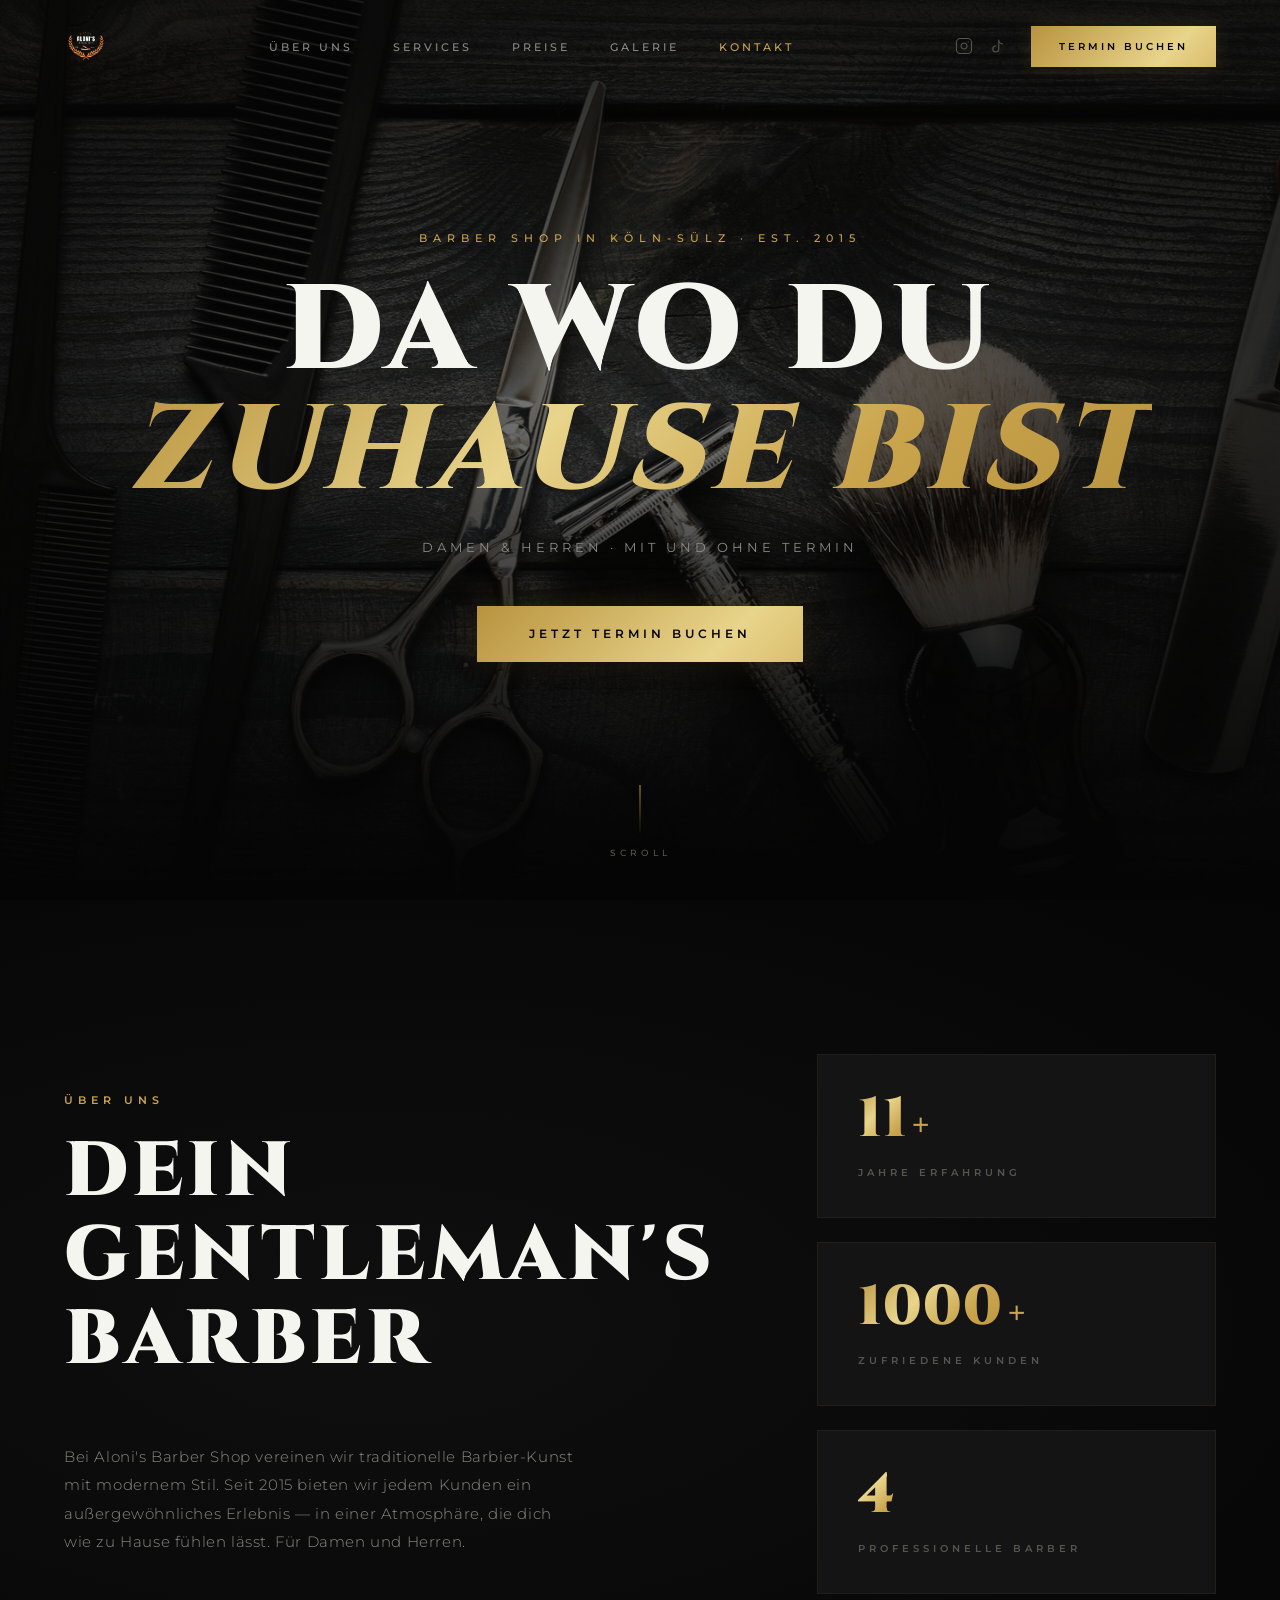
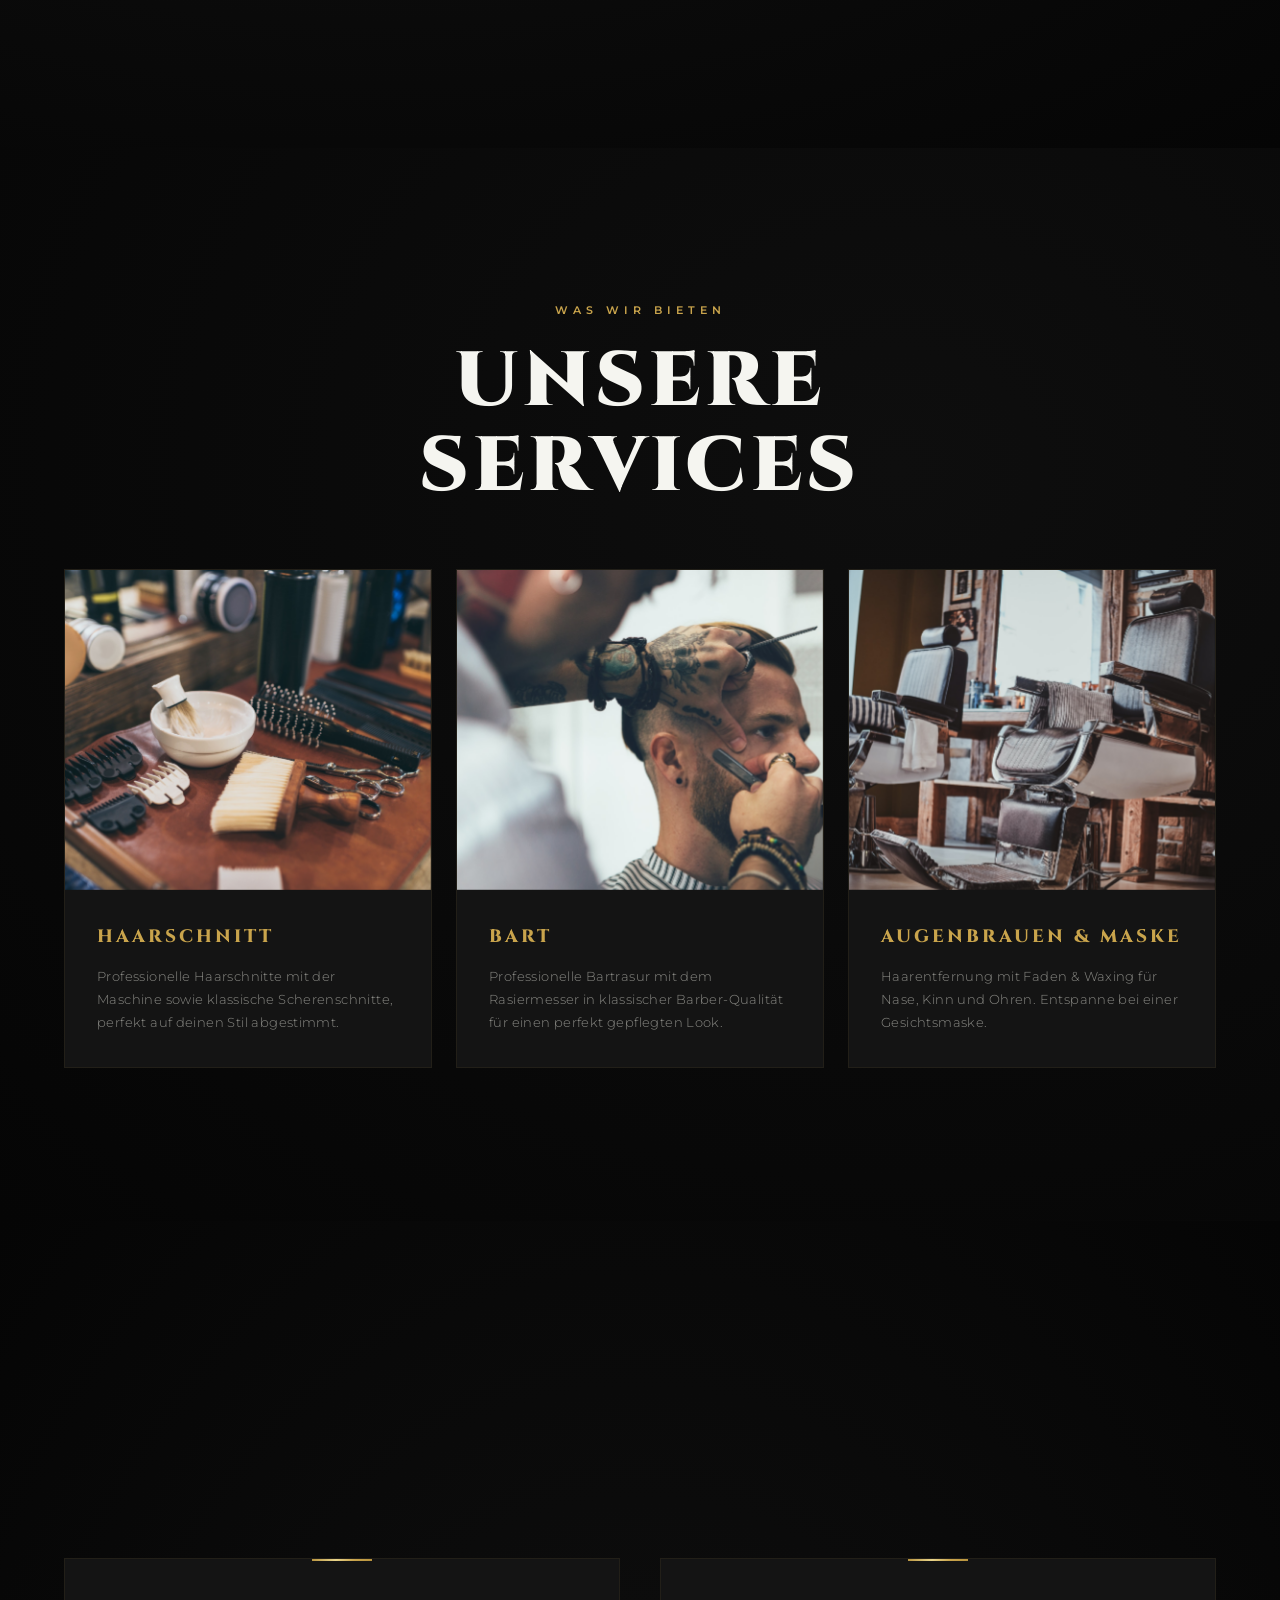
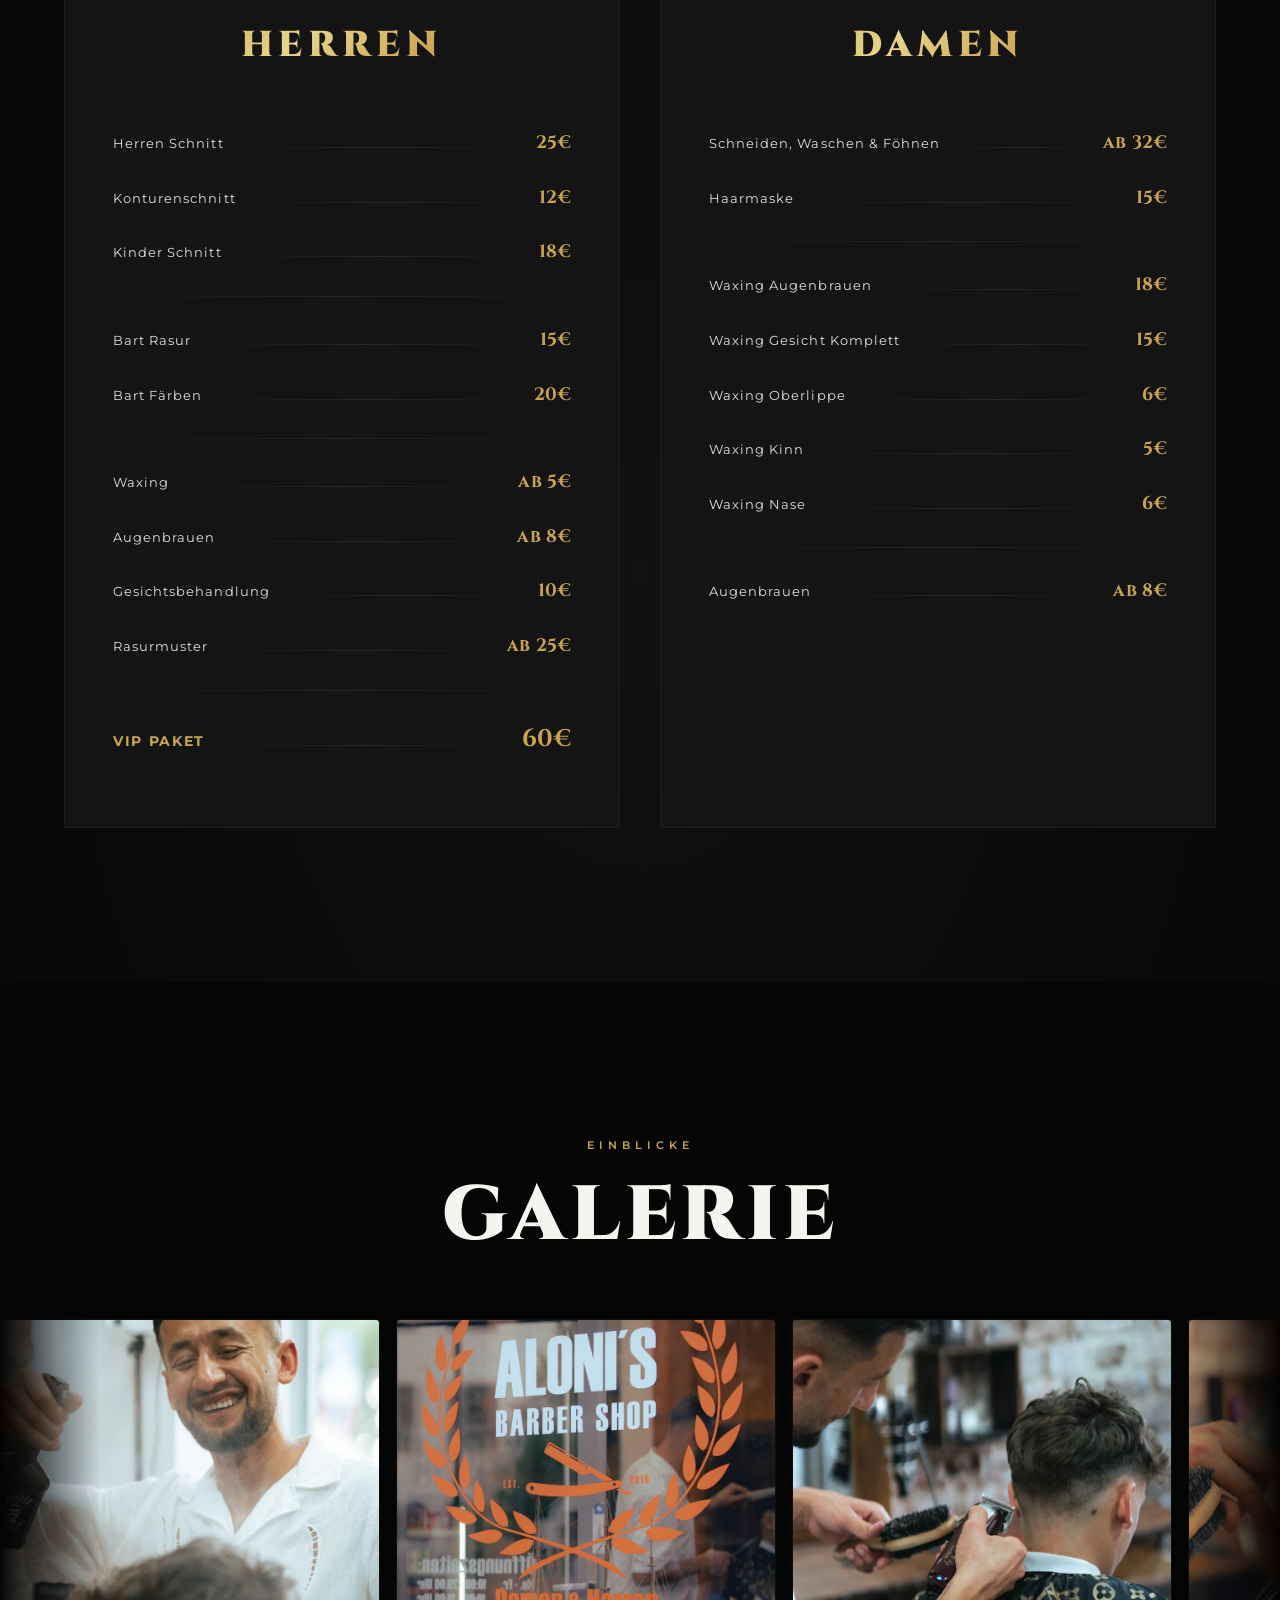
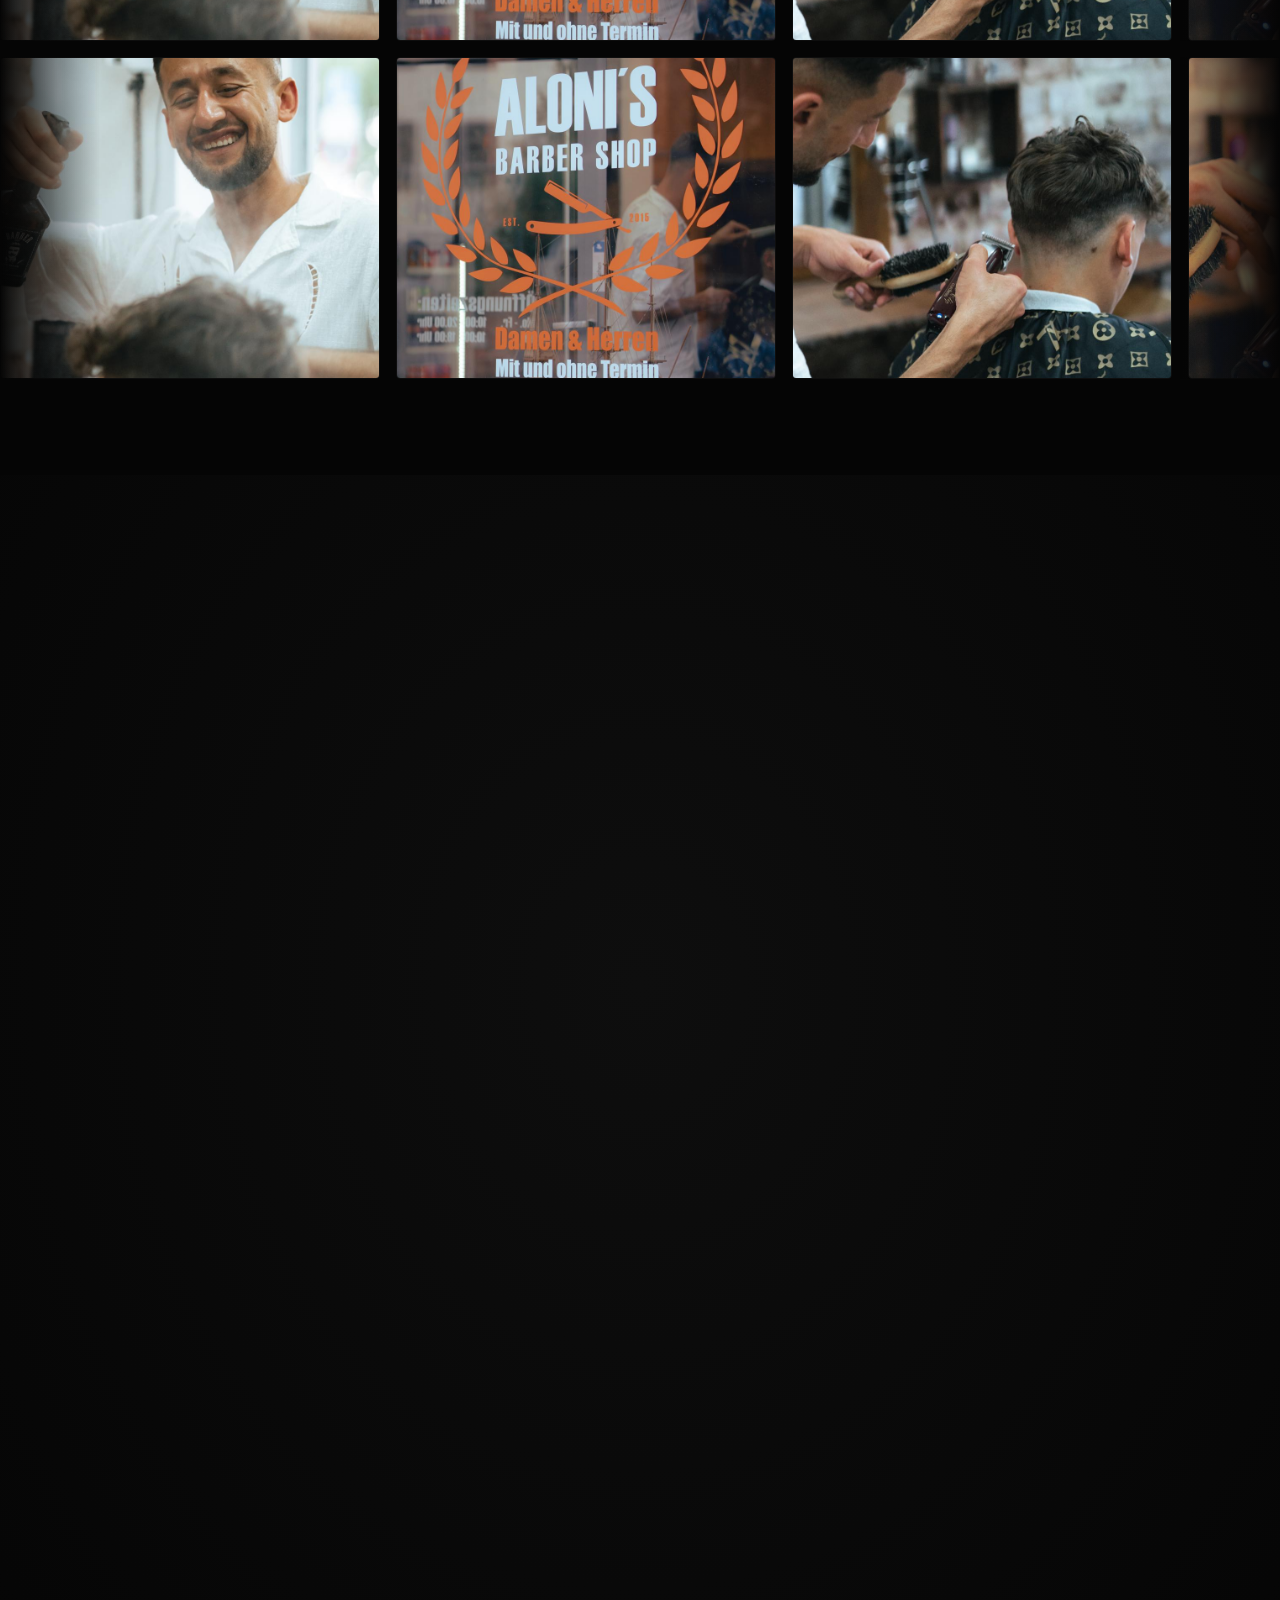
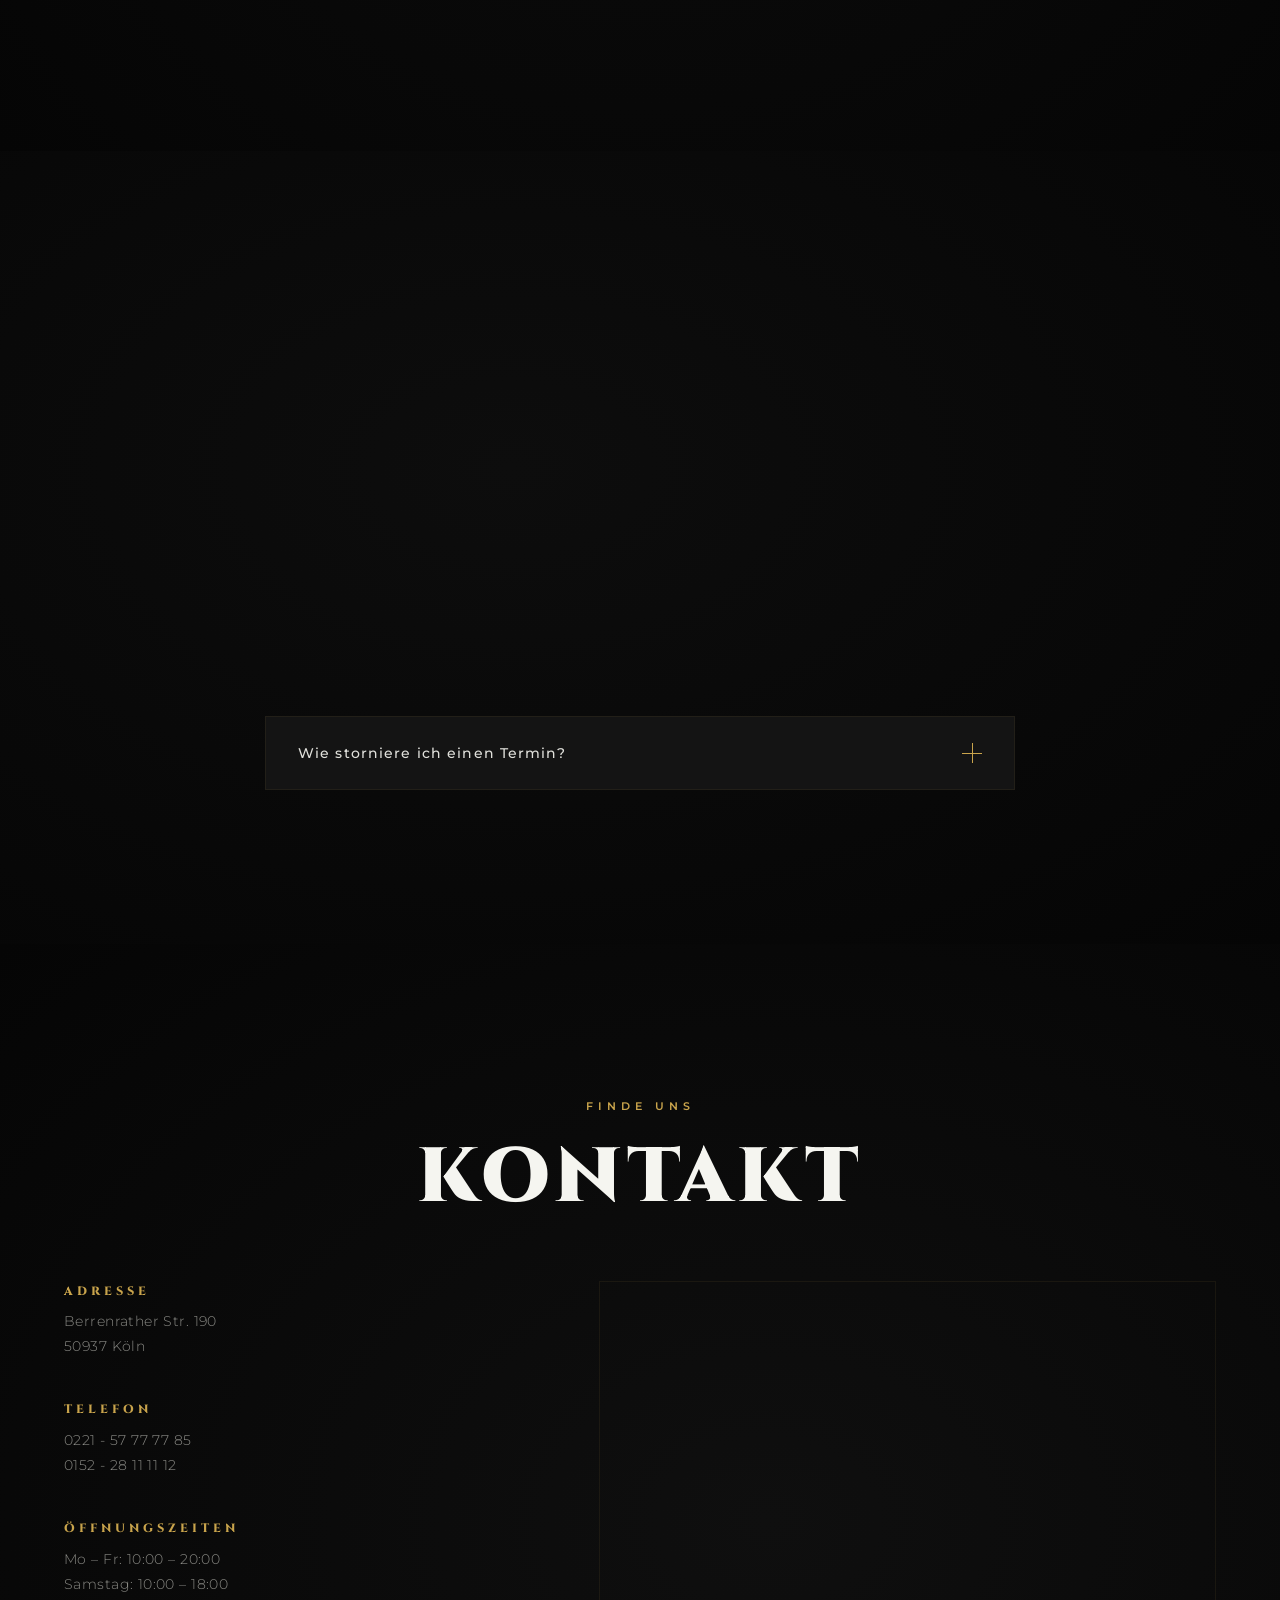
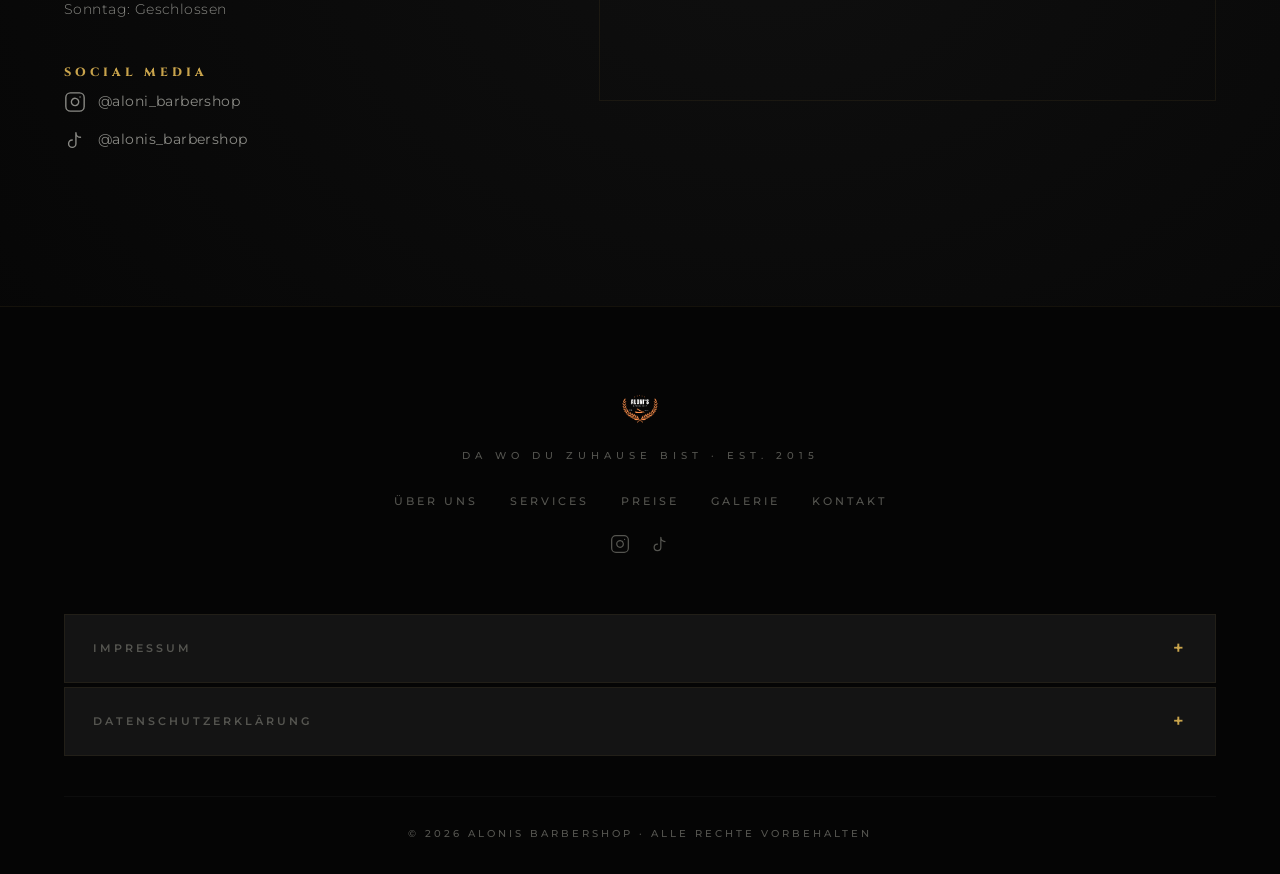
==== index.html @ b56f1e3e "Initial release: Aloni's Barbershop (100/100 PageSpeed & PHP Backend)" ====
<!doctype html>
<html lang="de">
  <head>
    <meta charset="UTF-8" />
    <meta name="viewport" content="width=device-width, initial-scale=1.0" />
    <meta
      name="description"
      content="Aloni's Barber Shop Köln-Sülz – Da wo du zuhause bist. Professionelle Haarschnitte, Bartpflege und Gesichtsbehandlungen für Damen & Herren seit 2015."
    />
    <title>ALONI'S BARBER SHOP — Da wo du zuhause bist</title>

    <!-- Favicon -->
    <link rel="icon" type="image/png" href="./assets/images/logo.png" />
    <link rel="apple-touch-icon" href="./assets/images/logo.png" />

    <!-- Fonts: Cinzel (Display) + Montserrat (Body) -->
    <link rel="preconnect" href="https://fonts.googleapis.com" />
    <link rel="preconnect" href="https://fonts.gstatic.com" crossorigin />
    <link
      href="https://fonts.googleapis.com/css2?family=Cinzel:wght@400;600;700;800;900&family=Montserrat:wght@300;400;500;600;700&display=swap"
      rel="stylesheet"
    />

    <!-- Stylesheet -->
    <link rel="stylesheet" href="assets/css/style.css" />
  </head>
  <body>
    <!-- LOADER -->
    <div class="page-loader" id="pageLoader">
      <div class="loader-logo">
        <img src="assets/images/logo.png" alt="Aloni's" />
      </div>
      <div class="loader-bar"><div class="loader-fill"></div></div>
    </div>

    <!-- ═══════════════════════════════════════════
         NAVIGATION — Heavy Glassmorphism
    ═══════════════════════════════════════════ -->
    <nav class="navbar" id="navbar">
      <div class="nav-inner">
        <a href="#hero" class="nav-logo">
          <img
            src="assets/images/logo.png"
            alt="Aloni's Barber Shop"
            class="nav-logo-img"
          />
        </a>
        <ul class="nav-links">
          <li><a href="#about">ÜBER UNS</a></li>
          <li><a href="#services">SERVICES</a></li>
          <li><a href="#preise">PREISE</a></li>
          <li><a href="#galerie">GALERIE</a></li>
          <li><a href="#kontakt">KONTAKT</a></li>
        </ul>
        <div class="nav-right">
          <div class="nav-socials">
            <a
              href="https://www.instagram.com/aloni_barbershop/"
              target="_blank"
              rel="noopener"
              aria-label="Instagram"
              class="social-icon"
            >
              <svg
                xmlns="http://www.w3.org/2000/svg"
                width="18"
                height="18"
                viewBox="0 0 24 24"
                fill="none"
                stroke="currentColor"
                stroke-width="1.5"
                stroke-linecap="round"
                stroke-linejoin="round"
              >
                <rect x="2" y="2" width="20" height="20" rx="5" ry="5" />
                <path d="M16 11.37A4 4 0 1 1 12.63 8 4 4 0 0 1 16 11.37z" />
                <line x1="17.5" y1="6.5" x2="17.51" y2="6.5" />
              </svg>
            </a>
            <a
              href="https://www.tiktok.com/@alonis_barbershop?_r=1&_t=ZG-93olIEzUlPs"
              target="_blank"
              rel="noopener"
              aria-label="TikTok"
              class="social-icon"
            >
              <svg
                xmlns="http://www.w3.org/2000/svg"
                width="18"
                height="18"
                viewBox="0 0 24 24"
                fill="none"
                stroke="currentColor"
                stroke-width="1.5"
                stroke-linecap="round"
                stroke-linejoin="round"
              >
                <path d="M9 12a4 4 0 1 0 4 4V4a5 5 0 0 0 5 5" />
              </svg>
            </a>
          </div>
          <a
            href="https://buchung.treatwell.de/ort/425567/menue/"
            target="_blank"
            rel="noopener"
            class="nav-cta"
            >TERMIN BUCHEN</a
          >
          <button class="nav-toggle" id="navToggle" aria-label="Menü">
            <span></span><span></span><span></span>
          </button>
        </div>
      </div>
    </nav>

    <!-- Fullscreen Overlay Menu -->
    <div class="overlay-menu" id="overlayMenu">
      <div class="overlay-bg"></div>
      <ul class="overlay-links">
        <li><a href="#about" class="overlay-link">ÜBER UNS</a></li>
        <li><a href="#services" class="overlay-link">SERVICES</a></li>
        <li><a href="#preise" class="overlay-link">PREISE</a></li>
        <li><a href="#galerie" class="overlay-link">GALERIE</a></li>
        <li><a href="#kontakt" class="overlay-link">KONTAKT</a></li>
        <li>
          <a
            href="https://buchung.treatwell.de/ort/425567/menue/"
            target="_blank"
            rel="noopener"
            class="overlay-link overlay-cta-link"
            >TERMIN BUCHEN</a
          >
        </li>
      </ul>
      <div class="overlay-socials">
        <a
          href="https://www.instagram.com/aloni_barbershop/"
          target="_blank"
          rel="noopener"
          aria-label="Instagram"
          class="social-icon-lg"
        >
          <svg
            xmlns="http://www.w3.org/2000/svg"
            width="28"
            height="28"
            viewBox="0 0 24 24"
            fill="none"
            stroke="currentColor"
            stroke-width="1.5"
            stroke-linecap="round"
            stroke-linejoin="round"
          >
            <rect x="2" y="2" width="20" height="20" rx="5" ry="5" />
            <path d="M16 11.37A4 4 0 1 1 12.63 8 4 4 0 0 1 16 11.37z" />
            <line x1="17.5" y1="6.5" x2="17.51" y2="6.5" />
          </svg>
        </a>
        <a
          href="https://www.tiktok.com/@alonis_barbershop?_r=1&_t=ZG-93olIEzUlPs"
          target="_blank"
          rel="noopener"
          aria-label="TikTok"
          class="social-icon-lg"
        >
          <svg
            xmlns="http://www.w3.org/2000/svg"
            width="28"
            height="28"
            viewBox="0 0 24 24"
            fill="none"
            stroke="currentColor"
            stroke-width="1.5"
            stroke-linecap="round"
            stroke-linejoin="round"
          >
            <path d="M9 12a4 4 0 1 0 4 4V4a5 5 0 0 0 5 5" />
          </svg>
        </a>
      </div>
    </div>

    <!-- ═══════════════════════════════════════════
         HERO — Cinematic Fullscreen
    ═══════════════════════════════════════════ -->
    <section id="hero" class="hero">
      <div class="hero-bg"></div>
      <div class="hero-overlay"></div>
      <div class="hero-content">
        <p class="hero-eyebrow reveal-text">
          BARBER SHOP IN KÖLN-SÜLZ · EST. 2015
        </p>
        <h1 class="hero-heading">
          <span class="letter-reveal">Da wo du</span><br />
          <em class="letter-reveal delay-1">zuhause bist</em>
        </h1>
        <p class="hero-sub reveal-text delay-2">
          Damen & Herren · Mit und ohne Termin
        </p>
        <a
          href="https://buchung.treatwell.de/ort/425567/menue/"
          target="_blank"
          rel="noopener"
          class="btn-liquid reveal-text delay-3"
          >JETZT TERMIN BUCHEN</a
        >
      </div>
      <div class="hero-scroll-indicator">
        <div class="scroll-line"></div>
        <span>SCROLL</span>
      </div>
    </section>

    <!-- ═══════════════════════════════════════════
         ABOUT — Editorial Spacious
    ═══════════════════════════════════════════ -->
    <section id="about" class="section about">
      <div class="container">
        <div class="about-grid">
          <div class="about-text">
            <span class="section-tag reveal-up">ÜBER UNS</span>
            <h2 class="section-heading reveal-up">
              DEIN<br />GENTLEMAN'S<br />BARBER
            </h2>
            <p class="body-text reveal-up">
              Bei Aloni's Barber Shop vereinen wir traditionelle Barbier-Kunst
              mit modernem Stil. Seit 2015 bieten wir jedem Kunden ein
              außergewöhnliches Erlebnis — in einer Atmosphäre, die dich wie zu
              Hause fühlen lässt. Für Damen und Herren.
            </p>
          </div>
          <div class="about-stats">
            <div class="stat-card reveal-up">
              <span class="stat-num" data-target="11">0</span>
              <span class="stat-plus">+</span>
              <span class="stat-label">JAHRE ERFAHRUNG</span>
            </div>
            <div class="stat-card reveal-up">
              <span class="stat-num" data-target="1000">0</span>
              <span class="stat-plus">+</span>
              <span class="stat-label">ZUFRIEDENE KUNDEN</span>
            </div>
            <div class="stat-card reveal-up">
              <span class="stat-num" data-target="4">0</span>
              <span class="stat-plus"></span>
              <span class="stat-label">PROFESSIONELLE BARBER</span>
            </div>
          </div>
        </div>
      </div>
    </section>

    <!-- ═══════════════════════════════════════════
         SERVICES — Clip-Path Cards
    ═══════════════════════════════════════════ -->
    <section id="services" class="section services">
      <div class="container">
        <span class="section-tag centered reveal-up">WAS WIR BIETEN</span>
        <h2 class="section-heading centered reveal-up">UNSERE<br />SERVICES</h2>
        <div class="services-grid">
          <div class="service-card reveal-up">
            <div class="service-img">
              <img
                src="assets/images/gallery/Haarschnitt.jpg"
                alt="Professioneller Haarschnitt"
                loading="lazy"
              />
            </div>
            <div class="service-info">
              <h3>HAARSCHNITT</h3>
              <p>
                Professionelle Haarschnitte mit der Maschine sowie klassische
                Scherenschnitte, perfekt auf deinen Stil abgestimmt.
              </p>
            </div>
          </div>
          <div class="service-card reveal-up">
            <div class="service-img">
              <img
                src="assets/images/gallery/Bart.jpg"
                alt="Professionelle Bartpflege"
                loading="lazy"
              />
            </div>
            <div class="service-info">
              <h3>BART</h3>
              <p>
                Professionelle Bartrasur mit dem Rasiermesser in klassischer
                Barber-Qualität für einen perfekt gepflegten Look.
              </p>
            </div>
          </div>
          <div class="service-card reveal-up">
            <div class="service-img">
              <img
                src="assets/images/gallery/Augenbrauen %26 Maske .jpg"
                alt="Augenbrauen & Gesichtsmaske"
                loading="lazy"
              />
            </div>
            <div class="service-info">
              <h3>AUGENBRAUEN & MASKE</h3>
              <p>
                Haarentfernung mit Faden & Waxing für Nase, Kinn und Ohren.
                Entspanne bei einer Gesichtsmaske.
              </p>
            </div>
          </div>
        </div>
      </div>
    </section>

    <!-- ═══════════════════════════════════════════
         PRICES — Luxury Menu
    ═══════════════════════════════════════════ -->
    <section id="preise" class="section preise">
      <div class="container">
        <span class="section-tag centered reveal-up">DIE KARTE</span>
        <h2 class="section-heading centered reveal-up">PREISLISTE</h2>
        <div class="menu-grid">
          <!-- HERREN -->
          <div class="menu-panel reveal-up">
            <h3 class="menu-title">HERREN</h3>
            <div class="menu-row">
              <span>Herren Schnitt</span><span class="menu-line"></span
              ><span class="menu-price">25€</span>
            </div>
            <div class="menu-row">
              <span>Konturenschnitt</span><span class="menu-line"></span
              ><span class="menu-price">12€</span>
            </div>
            <div class="menu-row">
              <span>Kinder Schnitt</span><span class="menu-line"></span
              ><span class="menu-price">18€</span>
            </div>
            <div class="menu-sep"></div>
            <div class="menu-row">
              <span>Bart Rasur</span><span class="menu-line"></span
              ><span class="menu-price">15€</span>
            </div>
            <div class="menu-row">
              <span>Bart Färben</span><span class="menu-line"></span
              ><span class="menu-price">20€</span>
            </div>
            <div class="menu-sep"></div>
            <div class="menu-row">
              <span>Waxing</span><span class="menu-line"></span
              ><span class="menu-price">ab 5€</span>
            </div>
            <div class="menu-row">
              <span>Augenbrauen</span><span class="menu-line"></span
              ><span class="menu-price">ab 8€</span>
            </div>
            <div class="menu-row">
              <span>Gesichtsbehandlung</span><span class="menu-line"></span
              ><span class="menu-price">10€</span>
            </div>
            <div class="menu-row">
              <span>Rasurmuster</span><span class="menu-line"></span
              ><span class="menu-price">ab 25€</span>
            </div>
            <div class="menu-sep"></div>
            <div class="menu-row menu-row-vip">
              <span>VIP PAKET</span><span class="menu-line"></span
              ><span class="menu-price">60€</span>
            </div>
          </div>
          <!-- DAMEN -->
          <div class="menu-panel reveal-up">
            <h3 class="menu-title">DAMEN</h3>
            <div class="menu-row">
              <span>Schneiden, Waschen & Föhnen</span
              ><span class="menu-line"></span
              ><span class="menu-price">ab 32€</span>
            </div>
            <div class="menu-row">
              <span>Haarmaske</span><span class="menu-line"></span
              ><span class="menu-price">15€</span>
            </div>
            <div class="menu-sep"></div>
            <div class="menu-row">
              <span>Waxing Augenbrauen</span><span class="menu-line"></span
              ><span class="menu-price">18€</span>
            </div>
            <div class="menu-row">
              <span>Waxing Gesicht Komplett</span><span class="menu-line"></span
              ><span class="menu-price">15€</span>
            </div>
            <div class="menu-row">
              <span>Waxing Oberlippe</span><span class="menu-line"></span
              ><span class="menu-price">6€</span>
            </div>
            <div class="menu-row">
              <span>Waxing Kinn</span><span class="menu-line"></span
              ><span class="menu-price">5€</span>
            </div>
            <div class="menu-row">
              <span>Waxing Nase</span><span class="menu-line"></span
              ><span class="menu-price">6€</span>
            </div>
            <div class="menu-sep"></div>
            <div class="menu-row">
              <span>Augenbrauen</span><span class="menu-line"></span
              ><span class="menu-price">ab 8€</span>
            </div>
          </div>
        </div>
      </div>
    </section>

    <!-- ═══════════════════════════════════════════
         GALLERY — Infinite Marquee
    ═══════════════════════════════════════════ -->
    <section id="galerie" class="section galerie">
      <div class="container">
        <span class="section-tag centered reveal-up">EINBLICKE</span>
        <h2 class="section-heading centered reveal-up">GALERIE</h2>
      </div>
      <!-- Row 1 -->
      <div class="marquee">
        <div class="marquee-track marquee-left">
          <div class="marquee-item">
            <img
              src="assets/images/gallery/1.jpg"
              alt="Aloni's Barber Shop"
              loading="lazy"
            />
          </div>
          <div class="marquee-item">
            <img
              src="assets/images/gallery/2.jpg"
              alt="Aloni's Barber Shop"
              loading="lazy"
            />
          </div>
          <div class="marquee-item">
            <img
              src="assets/images/gallery/3.jpg"
              alt="Aloni's Barber Shop"
              loading="lazy"
            />
          </div>
          <div class="marquee-item">
            <img
              src="assets/images/gallery/4.jpg"
              alt="Aloni's Barber Shop"
              loading="lazy"
            />
          </div>
          <div class="marquee-item">
            <img
              src="assets/images/gallery/Haarschnitt.jpg"
              alt="Aloni's Barber Shop"
              loading="lazy"
            />
          </div>
          <div class="marquee-item">
            <img
              src="assets/images/gallery/Bart.jpg"
              alt="Aloni's Barber Shop"
              loading="lazy"
            />
          </div>
          <div class="marquee-item">
            <img
              src="assets/images/gallery/Augenbrauen %26 Maske .jpg"
              alt="Aloni's Barber Shop"
              loading="lazy"
            />
          </div>
          <!-- Duplicate for infinite loop -->
          <div class="marquee-item">
            <img
              src="assets/images/gallery/1.jpg"
              alt="Aloni's Barber Shop"
              loading="lazy"
            />
          </div>
          <div class="marquee-item">
            <img
              src="assets/images/gallery/2.jpg"
              alt="Aloni's Barber Shop"
              loading="lazy"
            />
          </div>
          <div class="marquee-item">
            <img
              src="assets/images/gallery/3.jpg"
              alt="Aloni's Barber Shop"
              loading="lazy"
            />
          </div>
          <div class="marquee-item">
            <img
              src="assets/images/gallery/4.jpg"
              alt="Aloni's Barber Shop"
              loading="lazy"
            />
          </div>
          <div class="marquee-item">
            <img
              src="assets/images/gallery/Haarschnitt.jpg"
              alt="Aloni's Barber Shop"
              loading="lazy"
            />
          </div>
          <div class="marquee-item">
            <img
              src="assets/images/gallery/Bart.jpg"
              alt="Aloni's Barber Shop"
              loading="lazy"
            />
          </div>
          <div class="marquee-item">
            <img
              src="assets/images/gallery/Augenbrauen %26 Maske .jpg"
              alt="Aloni's Barber Shop"
              loading="lazy"
            />
          </div>
        </div>
      </div>
      <!-- Row 2 -->
      <div class="marquee">
        <div class="marquee-track marquee-right">
          <div class="marquee-item">
            <img
              src="assets/images/gallery/1.jpg"
              alt="Aloni's Barber Shop"
              loading="lazy"
            />
          </div>
          <div class="marquee-item">
            <img
              src="assets/images/gallery/2.jpg"
              alt="Aloni's Barber Shop"
              loading="lazy"
            />
          </div>
          <div class="marquee-item">
            <img
              src="assets/images/gallery/3.jpg"
              alt="Aloni's Barber Shop"
              loading="lazy"
            />
          </div>
          <div class="marquee-item">
            <img
              src="assets/images/gallery/4.jpg"
              alt="Aloni's Barber Shop"
              loading="lazy"
            />
          </div>
          <div class="marquee-item">
            <img
              src="assets/images/gallery/Haarschnitt.jpg"
              alt="Aloni's Barber Shop"
              loading="lazy"
            />
          </div>
          <div class="marquee-item">
            <img
              src="assets/images/gallery/Bart.jpg"
              alt="Aloni's Barber Shop"
              loading="lazy"
            />
          </div>
          <div class="marquee-item">
            <img
              src="assets/images/gallery/Augenbrauen %26 Maske .jpg"
              alt="Aloni's Barber Shop"
              loading="lazy"
            />
          </div>
          <!-- Duplicate -->
          <div class="marquee-item">
            <img
              src="assets/images/gallery/4.jpg"
              alt="Aloni's Barber Shop"
              loading="lazy"
            />
          </div>
          <div class="marquee-item">
            <img
              src="assets/images/gallery/Bart.jpg"
              alt="Aloni's Barber Shop"
              loading="lazy"
            />
          </div>
          <div class="marquee-item">
            <img
              src="assets/images/gallery/1.jpg"
              alt="Aloni's Barber Shop"
              loading="lazy"
            />
          </div>
          <div class="marquee-item">
            <img
              src="assets/images/gallery/Haarschnitt.jpg"
              alt="Aloni's Barber Shop"
              loading="lazy"
            />
          </div>
          <div class="marquee-item">
            <img
              src="assets/images/gallery/3.jpg"
              alt="Aloni's Barber Shop"
              loading="lazy"
            />
          </div>
          <div class="marquee-item">
            <img
              src="assets/images/gallery/2.jpg"
              alt="Aloni's Barber Shop"
              loading="lazy"
            />
          </div>
        </div>
      </div>
    </section>

    <!-- ═══════════════════════════════════════════
         INSTAGRAM FEED — Premium Grid
    ═══════════════════════════════════════════ -->
    <section id="instagram" class="section insta-section">
      <div class="container">
        <span class="section-tag centered reveal-up">FOLGE UNS</span>
        <h2 class="section-heading centered reveal-up">INSTAGRAM</h2>

        <!-- Profile Header -->
        <div class="insta-profile reveal-up">
          <div class="insta-avatar">
            <img src="assets/images/logo.png" alt="Aloni's Barber Shop" />
          </div>
          <div class="insta-profile-info">
            <div class="insta-username">
              <span>aloni_barbershop</span>
              <svg
                class="insta-verified"
                xmlns="http://www.w3.org/2000/svg"
                width="16"
                height="16"
                viewBox="0 0 24 24"
                fill="#c9a44c"
              >
                <path
                  d="M22.5 12.5c0-1.58-.875-2.95-2.148-3.6.154-.435.238-.905.238-1.4 0-2.21-1.71-3.998-3.818-3.998-.47 0-.92.084-1.336.25C14.818 2.415 13.51 1.5 12 1.5s-2.816.917-3.437 2.25c-.415-.165-.866-.25-1.336-.25-2.11 0-3.818 1.79-3.818 4 0 .494.083.964.237 1.4-1.272.65-2.147 2.018-2.147 3.6 0 1.495.782 2.798 1.942 3.486-.02.17-.032.34-.032.514 0 2.21 1.708 4 3.818 4 .47 0 .92-.086 1.335-.25.62 1.334 1.926 2.25 3.437 2.25 1.512 0 2.818-.916 3.437-2.25.415.163.865.248 1.336.248 2.11 0 3.818-1.79 3.818-4 0-.174-.012-.344-.033-.513 1.158-.687 1.943-1.99 1.943-3.484zm-6.616-3.334l-4.334 6.5c-.145.217-.382.334-.625.334-.143 0-.288-.04-.416-.126l-.115-.094-2.415-2.415c-.293-.293-.293-.768 0-1.06s.768-.294 1.06 0l1.77 1.767 3.825-5.74c.23-.345.696-.436 1.04-.207.346.23.44.696.21 1.04z"
                />
              </svg>
            </div>
            <p class="insta-bio">Barber Shop in Köln-Sülz ✂️ Damen & Herren</p>
          </div>
          <a
            href="https://www.instagram.com/aloni_barbershop/"
            target="_blank"
            rel="noopener"
            class="insta-follow-btn"
            >FOLGEN</a
          >
        </div>

        <!-- Instagram Grid -->
        <div class="insta-grid reveal-up">
          <a
            href="https://www.instagram.com/aloni_barbershop/"
            target="_blank"
            rel="noopener"
            class="insta-post"
          >
            <img
              src="assets/images/gallery/1.jpg"
              alt="Aloni's Barber Shop Post"
              loading="lazy"
            />
            <div class="insta-post-overlay">
              <div class="insta-post-stats">
                <span
                  ><svg
                    xmlns="http://www.w3.org/2000/svg"
                    width="18"
                    height="18"
                    viewBox="0 0 24 24"
                    fill="white"
                  >
                    <path
                      d="M12 21.35l-1.45-1.32C5.4 15.36 2 12.28 2 8.5 2 5.42 4.42 3 7.5 3c1.74 0 3.41.81 4.5 2.09C13.09 3.81 14.76 3 16.5 3 19.58 3 22 5.42 22 8.5c0 3.78-3.4 6.86-8.55 11.54L12 21.35z"
                    />
                  </svg>
                  124</span
                >
                <span
                  ><svg
                    xmlns="http://www.w3.org/2000/svg"
                    width="18"
                    height="18"
                    viewBox="0 0 24 24"
                    fill="white"
                  >
                    <path
                      d="M21.99 4c0-1.1-.89-2-1.99-2H4c-1.1 0-2 .9-2 2v12c0 1.1.9 2 2 2h14l4 4-.01-18z"
                    />
                  </svg>
                  8</span
                >
              </div>
            </div>
          </a>
          <a
            href="https://www.instagram.com/aloni_barbershop/"
            target="_blank"
            rel="noopener"
            class="insta-post"
          >
            <img
              src="assets/images/gallery/Haarschnitt.jpg"
              alt="Aloni's Barber Shop Post"
              loading="lazy"
            />
            <div class="insta-post-overlay">
              <div class="insta-post-stats">
                <span
                  ><svg
                    xmlns="http://www.w3.org/2000/svg"
                    width="18"
                    height="18"
                    viewBox="0 0 24 24"
                    fill="white"
                  >
                    <path
                      d="M12 21.35l-1.45-1.32C5.4 15.36 2 12.28 2 8.5 2 5.42 4.42 3 7.5 3c1.74 0 3.41.81 4.5 2.09C13.09 3.81 14.76 3 16.5 3 19.58 3 22 5.42 22 8.5c0 3.78-3.4 6.86-8.55 11.54L12 21.35z"
                    />
                  </svg>
                  89</span
                >
                <span
                  ><svg
                    xmlns="http://www.w3.org/2000/svg"
                    width="18"
                    height="18"
                    viewBox="0 0 24 24"
                    fill="white"
                  >
                    <path
                      d="M21.99 4c0-1.1-.89-2-1.99-2H4c-1.1 0-2 .9-2 2v12c0 1.1.9 2 2 2h14l4 4-.01-18z"
                    />
                  </svg>
                  12</span
                >
              </div>
            </div>
          </a>
          <a
            href="https://www.instagram.com/aloni_barbershop/"
            target="_blank"
            rel="noopener"
            class="insta-post"
          >
            <img
              src="assets/images/gallery/Bart.jpg"
              alt="Aloni's Barber Shop Post"
              loading="lazy"
            />
            <div class="insta-post-overlay">
              <div class="insta-post-stats">
                <span
                  ><svg
                    xmlns="http://www.w3.org/2000/svg"
                    width="18"
                    height="18"
                    viewBox="0 0 24 24"
                    fill="white"
                  >
                    <path
                      d="M12 21.35l-1.45-1.32C5.4 15.36 2 12.28 2 8.5 2 5.42 4.42 3 7.5 3c1.74 0 3.41.81 4.5 2.09C13.09 3.81 14.76 3 16.5 3 19.58 3 22 5.42 22 8.5c0 3.78-3.4 6.86-8.55 11.54L12 21.35z"
                    />
                  </svg>
                  156</span
                >
                <span
                  ><svg
                    xmlns="http://www.w3.org/2000/svg"
                    width="18"
                    height="18"
                    viewBox="0 0 24 24"
                    fill="white"
                  >
                    <path
                      d="M21.99 4c0-1.1-.89-2-1.99-2H4c-1.1 0-2 .9-2 2v12c0 1.1.9 2 2 2h14l4 4-.01-18z"
                    />
                  </svg>
                  15</span
                >
              </div>
            </div>
          </a>
          <a
            href="https://www.instagram.com/aloni_barbershop/"
            target="_blank"
            rel="noopener"
            class="insta-post"
          >
            <img
              src="assets/images/gallery/2.jpg"
              alt="Aloni's Barber Shop Post"
              loading="lazy"
            />
            <div class="insta-post-overlay">
              <div class="insta-post-stats">
                <span
                  ><svg
                    xmlns="http://www.w3.org/2000/svg"
                    width="18"
                    height="18"
                    viewBox="0 0 24 24"
                    fill="white"
                  >
                    <path
                      d="M12 21.35l-1.45-1.32C5.4 15.36 2 12.28 2 8.5 2 5.42 4.42 3 7.5 3c1.74 0 3.41.81 4.5 2.09C13.09 3.81 14.76 3 16.5 3 19.58 3 22 5.42 22 8.5c0 3.78-3.4 6.86-8.55 11.54L12 21.35z"
                    />
                  </svg>
                  201</span
                >
                <span
                  ><svg
                    xmlns="http://www.w3.org/2000/svg"
                    width="18"
                    height="18"
                    viewBox="0 0 24 24"
                    fill="white"
                  >
                    <path
                      d="M21.99 4c0-1.1-.89-2-1.99-2H4c-1.1 0-2 .9-2 2v12c0 1.1.9 2 2 2h14l4 4-.01-18z"
                    />
                  </svg>
                  23</span
                >
              </div>
            </div>
          </a>
          <a
            href="https://www.instagram.com/aloni_barbershop/"
            target="_blank"
            rel="noopener"
            class="insta-post"
          >
            <img
              src="assets/images/gallery/3.jpg"
              alt="Aloni's Barber Shop Post"
              loading="lazy"
            />
            <div class="insta-post-overlay">
              <div class="insta-post-stats">
                <span
                  ><svg
                    xmlns="http://www.w3.org/2000/svg"
                    width="18"
                    height="18"
                    viewBox="0 0 24 24"
                    fill="white"
                  >
                    <path
                      d="M12 21.35l-1.45-1.32C5.4 15.36 2 12.28 2 8.5 2 5.42 4.42 3 7.5 3c1.74 0 3.41.81 4.5 2.09C13.09 3.81 14.76 3 16.5 3 19.58 3 22 5.42 22 8.5c0 3.78-3.4 6.86-8.55 11.54L12 21.35z"
                    />
                  </svg>
                  97</span
                >
                <span
                  ><svg
                    xmlns="http://www.w3.org/2000/svg"
                    width="18"
                    height="18"
                    viewBox="0 0 24 24"
                    fill="white"
                  >
                    <path
                      d="M21.99 4c0-1.1-.89-2-1.99-2H4c-1.1 0-2 .9-2 2v12c0 1.1.9 2 2 2h14l4 4-.01-18z"
                    />
                  </svg>
                  6</span
                >
              </div>
            </div>
          </a>
          <a
            href="https://www.instagram.com/aloni_barbershop/"
            target="_blank"
            rel="noopener"
            class="insta-post"
          >
            <img
              src="assets/images/gallery/Augenbrauen %26 Maske .jpg"
              alt="Aloni's Barber Shop Post"
              loading="lazy"
            />
            <div class="insta-post-overlay">
              <div class="insta-post-stats">
                <span
                  ><svg
                    xmlns="http://www.w3.org/2000/svg"
                    width="18"
                    height="18"
                    viewBox="0 0 24 24"
                    fill="white"
                  >
                    <path
                      d="M12 21.35l-1.45-1.32C5.4 15.36 2 12.28 2 8.5 2 5.42 4.42 3 7.5 3c1.74 0 3.41.81 4.5 2.09C13.09 3.81 14.76 3 16.5 3 19.58 3 22 5.42 22 8.5c0 3.78-3.4 6.86-8.55 11.54L12 21.35z"
                    />
                  </svg>
                  143</span
                >
                <span
                  ><svg
                    xmlns="http://www.w3.org/2000/svg"
                    width="18"
                    height="18"
                    viewBox="0 0 24 24"
                    fill="white"
                  >
                    <path
                      d="M21.99 4c0-1.1-.89-2-1.99-2H4c-1.1 0-2 .9-2 2v12c0 1.1.9 2 2 2h14l4 4-.01-18z"
                    />
                  </svg>
                  18</span
                >
              </div>
            </div>
          </a>
          <a
            href="https://www.instagram.com/aloni_barbershop/"
            target="_blank"
            rel="noopener"
            class="insta-post"
          >
            <img
              src="assets/images/gallery/4.jpg"
              alt="Aloni's Barber Shop Post"
              loading="lazy"
            />
            <div class="insta-post-overlay">
              <div class="insta-post-stats">
                <span
                  ><svg
                    xmlns="http://www.w3.org/2000/svg"
                    width="18"
                    height="18"
                    viewBox="0 0 24 24"
                    fill="white"
                  >
                    <path
                      d="M12 21.35l-1.45-1.32C5.4 15.36 2 12.28 2 8.5 2 5.42 4.42 3 7.5 3c1.74 0 3.41.81 4.5 2.09C13.09 3.81 14.76 3 16.5 3 19.58 3 22 5.42 22 8.5c0 3.78-3.4 6.86-8.55 11.54L12 21.35z"
                    />
                  </svg>
                  178</span
                >
                <span
                  ><svg
                    xmlns="http://www.w3.org/2000/svg"
                    width="18"
                    height="18"
                    viewBox="0 0 24 24"
                    fill="white"
                  >
                    <path
                      d="M21.99 4c0-1.1-.89-2-1.99-2H4c-1.1 0-2 .9-2 2v12c0 1.1.9 2 2 2h14l4 4-.01-18z"
                    />
                  </svg>
                  21</span
                >
              </div>
            </div>
          </a>
          <a
            href="https://www.instagram.com/aloni_barbershop/"
            target="_blank"
            rel="noopener"
            class="insta-post"
          >
            <img
              src="assets/images/gallery/1.jpg"
              alt="Aloni's Barber Shop Post"
              loading="lazy"
            />
            <div class="insta-post-overlay">
              <div class="insta-post-stats">
                <span
                  ><svg
                    xmlns="http://www.w3.org/2000/svg"
                    width="18"
                    height="18"
                    viewBox="0 0 24 24"
                    fill="white"
                  >
                    <path
                      d="M12 21.35l-1.45-1.32C5.4 15.36 2 12.28 2 8.5 2 5.42 4.42 3 7.5 3c1.74 0 3.41.81 4.5 2.09C13.09 3.81 14.76 3 16.5 3 19.58 3 22 5.42 22 8.5c0 3.78-3.4 6.86-8.55 11.54L12 21.35z"
                    />
                  </svg>
                  112</span
                >
                <span
                  ><svg
                    xmlns="http://www.w3.org/2000/svg"
                    width="18"
                    height="18"
                    viewBox="0 0 24 24"
                    fill="white"
                  >
                    <path
                      d="M21.99 4c0-1.1-.89-2-1.99-2H4c-1.1 0-2 .9-2 2v12c0 1.1.9 2 2 2h14l4 4-.01-18z"
                    />
                  </svg>
                  9</span
                >
              </div>
            </div>
          </a>
        </div>

        <!-- Follow CTA -->
        <div class="insta-cta reveal-up">
          <a
            href="https://www.instagram.com/aloni_barbershop/"
            target="_blank"
            rel="noopener"
            class="insta-follow-cta"
          >
            <svg
              xmlns="http://www.w3.org/2000/svg"
              width="20"
              height="20"
              viewBox="0 0 24 24"
              fill="none"
              stroke="currentColor"
              stroke-width="1.5"
              stroke-linecap="round"
              stroke-linejoin="round"
            >
              <rect x="2" y="2" width="20" height="20" rx="5" ry="5" />
              <path d="M16 11.37A4 4 0 1 1 12.63 8 4 4 0 0 1 16 11.37z" />
              <line x1="17.5" y1="6.5" x2="17.51" y2="6.5" />
            </svg>
            FOLLOW ON INSTAGRAM
          </a>
        </div>
      </div>
    </section>

    <!-- ═══════════════════════════════════════════
         FAQ
    ═══════════════════════════════════════════ -->
    <section id="faq" class="section faq">
      <div class="container">
        <span class="section-tag centered reveal-up">FRAGEN?</span>
        <h2 class="section-heading centered reveal-up">FAQ</h2>
        <div class="faq-list">
          <div class="faq-item reveal-up">
            <button class="faq-q">
              <span>Brauche ich einen Termin?</span
              ><span class="faq-icon"></span>
            </button>
            <div class="faq-a">
              <p>
                Nein! Du kannst auch gerne ohne Termin vorbeischauen. Allerdings
                musst du dann etwas Wartezeit mitbringen!
              </p>
            </div>
          </div>
          <div class="faq-item reveal-up">
            <button class="faq-q">
              <span>Schneidet ihr auch Frauen?</span
              ><span class="faq-icon"></span>
            </button>
            <div class="faq-a">
              <p>
                Ja! Wir bieten eine komplette Damen-Preisliste an — von
                Schneiden, Waschen & Föhnen bis zu Waxing-Services.
              </p>
            </div>
          </div>
          <div class="faq-item reveal-up">
            <button class="faq-q">
              <span>Was ist das VIP Paket?</span><span class="faq-icon"></span>
            </button>
            <div class="faq-a">
              <p>
                Unser VIP Paket für 60€ umfasst alle Premium-Services in einer
                Sitzung — der ultimative Gentleman's Barber Erlebnis.
              </p>
            </div>
          </div>
          <div class="faq-item reveal-up">
            <button class="faq-q">
              <span>Wie storniere ich einen Termin?</span
              ><span class="faq-icon"></span>
            </button>
            <div class="faq-a">
              <p>
                Du kannst uns einfach anrufen unter 0221 - 57 77 77 85 und
                Bescheid geben.
              </p>
            </div>
          </div>
        </div>
      </div>
    </section>

    <!-- ═══════════════════════════════════════════
         CONTACT
    ═══════════════════════════════════════════ -->
    <section id="kontakt" class="section kontakt">
      <div class="container">
        <span class="section-tag centered reveal-up">FINDE UNS</span>
        <h2 class="section-heading centered reveal-up">KONTAKT</h2>
        <div class="kontakt-grid">
          <div class="kontakt-info reveal-up">
            <div class="info-item">
              <h3>ADRESSE</h3>
              <p>Berrenrather Str. 190<br />50937 Köln</p>
            </div>
            <div class="info-item">
              <h3>TELEFON</h3>
              <p>
                <a href="tel:+492215777785">0221 - 57 77 77 85</a><br /><a
                  href="tel:+4915228111112"
                  >0152 - 28 11 11 12</a
                >
              </p>
            </div>
            <div class="info-item">
              <h3>ÖFFNUNGSZEITEN</h3>
              <p>
                Mo – Fr: 10:00 – 20:00<br />Samstag: 10:00 – 18:00<br />Sonntag:
                Geschlossen
              </p>
            </div>
            <div class="info-item">
              <h3>SOCIAL MEDIA</h3>
              <div class="social-links">
                <a
                  href="https://www.instagram.com/aloni_barbershop/"
                  target="_blank"
                  rel="noopener"
                  class="social-link"
                >
                  <svg
                    xmlns="http://www.w3.org/2000/svg"
                    width="22"
                    height="22"
                    viewBox="0 0 24 24"
                    fill="none"
                    stroke="currentColor"
                    stroke-width="1.5"
                    stroke-linecap="round"
                    stroke-linejoin="round"
                  >
                    <rect x="2" y="2" width="20" height="20" rx="5" ry="5" />
                    <path d="M16 11.37A4 4 0 1 1 12.63 8 4 4 0 0 1 16 11.37z" />
                    <line x1="17.5" y1="6.5" x2="17.51" y2="6.5" />
                  </svg>
                  <span>@aloni_barbershop</span>
                </a>
                <a
                  href="https://www.tiktok.com/@alonis_barbershop?_r=1&_t=ZG-93olIEzUlPs"
                  target="_blank"
                  rel="noopener"
                  class="social-link"
                >
                  <svg
                    xmlns="http://www.w3.org/2000/svg"
                    width="22"
                    height="22"
                    viewBox="0 0 24 24"
                    fill="none"
                    stroke="currentColor"
                    stroke-width="1.5"
                    stroke-linecap="round"
                    stroke-linejoin="round"
                  >
                    <path d="M9 12a4 4 0 1 0 4 4V4a5 5 0 0 0 5 5" />
                  </svg>
                  <span>@alonis_barbershop</span>
                </a>
              </div>
            </div>
          </div>
          <div class="kontakt-map reveal-up">
            <iframe
              src="https://www.google.com/maps/embed?pb=!1m18!1m12!1m3!1d2515.448!2d6.9245!3d50.9185!2m3!1f0!2f0!3f0!3m2!1i1024!2i768!4f13.1!3m3!1m2!1s0x47bf25a5f0b3b3b3%3A0x1234567890abcdef!2sBerrenrather+Str.+190%2C+50937+K%C3%B6ln!5e0!3m2!1sde!2sde!4v1700000000000"
              width="100%"
              height="100%"
              style="border: 0"
              allowfullscreen=""
              loading="lazy"
              referrerpolicy="no-referrer-when-downgrade"
            ></iframe>
          </div>
        </div>
      </div>
    </section>

    <!-- ═══════════════════════════════════════════
         FOOTER — Minimalist
    ═══════════════════════════════════════════ -->
    <footer class="footer">
      <div class="container">
        <div class="footer-main">
          <img
            src="assets/images/logo.png"
            alt="Aloni's Barber Shop"
            class="footer-logo"
          />
          <p class="footer-tagline">DA WO DU ZUHAUSE BIST · EST. 2015</p>
          <div class="footer-links">
            <a href="#about">Über uns</a>
            <a href="#services">Services</a>
            <a href="#preise">Preise</a>
            <a href="#galerie">Galerie</a>
            <a href="#kontakt">Kontakt</a>
          </div>
          <div class="footer-socials">
            <a
              href="https://www.instagram.com/aloni_barbershop/"
              target="_blank"
              rel="noopener"
              aria-label="Instagram"
              class="social-icon"
            >
              <svg
                xmlns="http://www.w3.org/2000/svg"
                width="20"
                height="20"
                viewBox="0 0 24 24"
                fill="none"
                stroke="currentColor"
                stroke-width="1.5"
                stroke-linecap="round"
                stroke-linejoin="round"
              >
                <rect x="2" y="2" width="20" height="20" rx="5" ry="5" />
                <path d="M16 11.37A4 4 0 1 1 12.63 8 4 4 0 0 1 16 11.37z" />
                <line x1="17.5" y1="6.5" x2="17.51" y2="6.5" />
              </svg>
            </a>
            <a
              href="https://www.tiktok.com/@alonis_barbershop?_r=1&_t=ZG-93olIEzUlPs"
              target="_blank"
              rel="noopener"
              aria-label="TikTok"
              class="social-icon"
            >
              <svg
                xmlns="http://www.w3.org/2000/svg"
                width="20"
                height="20"
                viewBox="0 0 24 24"
                fill="none"
                stroke="currentColor"
                stroke-width="1.5"
                stroke-linecap="round"
                stroke-linejoin="round"
              >
                <path d="M9 12a4 4 0 1 0 4 4V4a5 5 0 0 0 5 5" />
              </svg>
            </a>
          </div>
        </div>
        <div class="footer-legal">
          <details>
            <summary>Impressum</summary>
            <div class="legal-content">
              <p>
                <strong>Alonis Barbershop</strong><br />Inhaber des
                Unternehmens: Aloni Nshwan<br />Berrenrather Str. 190<br />50937
                Köln<br />Deutschland<br />Email:
                <a href="mailto:Aln.nshwan@gmail.com">Aln.nshwan@gmail.com</a>
              </p>
              <p>Verantwortlich für den Inhalt: Aln Nshwan</p>
              <p>
                Plattform der Europäischen Kommission zur Online-Streitbeilegung
                (OS) für Verbraucher:
                <a
                  href="https://ec.europa.eu/consumers/odr/"
                  target="_blank"
                  rel="noopener"
                  >https://ec.europa.eu/consumers/odr/</a
                >. Wir sind nicht bereit und nicht verpflichtet an einem
                Streitbeilegungsverfahren vor einer
                Verbraucherschlichtungsstelle teilzunehmen.
              </p>
            </div>
          </details>
          <details>
            <summary>Datenschutzerklärung</summary>
            <div class="legal-content">
              <p>
                In dieser Datenschutzerklärung informieren wir Sie über die
                Verarbeitung Ihrer personenbezogenen Daten.
              </p>
              <p>
                Sofern Sie Ihre Datenschutzeinstellungen ändern möchten
                (Einwilligungen erteilen oder bereits erteilte Einwilligungen
                widerrufen), klicken Sie hier um Ihre Einstellungen zu ändern.
              </p>
              <h4>Verantwortlich</h4>
              <p>
                Aloni Nshwan, Alonis Barbershop, Berrenrather Str. 190, 50937
                Köln, Deutschland,
                <a href="mailto:Aln.nshwan@gmail.com">Aln.nshwan@gmail.com</a>
              </p>

              <h4>Widerspruchsrecht</h4>
              <p>
                Sofern die Verarbeitung Ihrer personenbezogenen Daten auf
                Grundlage des berechtigten Interesses erfolgt, haben Sie das
                Recht gegen diese Verarbeitung zu widersprechen.
              </p>
              <p>
                Sofern keine zwingenden schutzwürdigen Gründe für die
                Verarbeitung unsererseits vorliegen, wird die Verarbeitung Ihrer
                Daten auf Basis dieser Rechtsgrundlage eingestellt.
              </p>
              <p>
                Zudem haben Sie das Recht, der Verarbeitung Ihrer
                personenbezogenen Daten zum Zweck der Direktwerbung zu
                widersprechen. Im Fall des Widerspruchs werden Ihre
                personenbezogenen Daten nicht mehr zum Zweck der Direktwerbung
                verarbeitet.
              </p>
              <p>
                Die Rechtmäßigkeit der bis zum Widerspruch verarbeiteten Daten
                wird durch den Widerspruch nicht berührt.
              </p>

              <h4>Widerrufsrecht</h4>
              <p>
                Sie haben das Recht eine bereits erteilte Einwilligung jederzeit
                zu widerrufen, indem Sie die Datenschutzeinstellungen ändern.
              </p>
              <p>
                Im Fall der Einwilligung in den Erhalt elektronischer Werbung
                kann der Widerruf Ihrer Einwilligung durch Klick auf den
                Abmeldelink erfolgen. In diesem Fall wird eine Verarbeitung,
                sofern keine andere Rechtsgrundlage besteht, eingestellt.
              </p>
              <p>
                Die Rechtmäßigkeit der bis zum Widerruf verarbeiteten Daten wird
                durch den Widerruf nicht berührt.
              </p>

              <h4>Betroffenenrechte</h4>
              <p>
                Sie haben zudem das Recht auf Auskunft, Berichtigung, Löschung
                und Einschränkung der Verarbeitung der personenbezogenen Daten.
              </p>
              <p>
                Soweit die Rechtsgrundlage der Verarbeitung Ihrer
                personenbezogenen Daten in Ihrer Einwilligung oder in einem mit
                Ihnen abgeschlossenen Vertrag besteht, haben Sie überdies das
                Recht auf Datenübertragbarkeit.
              </p>
              <p>
                Weiters haben Sie das Recht auf Beschwerde bei der
                Aufsichtsbehörde. Nähere Informationen zu den Aufsichtsbehörden
                in der Europäischen Union finden Sie
                <a
                  href="https://ec.europa.eu/justice/article-29/structure/data-protection-authorities/index_en.htm"
                  target="_blank"
                  rel="noopener"
                  >hier</a
                >.
              </p>
            </div>
          </details>
        </div>
        <div class="footer-bottom">
          <p>&copy; 2026 ALONIS BARBERSHOP · ALLE RECHTE VORBEHALTEN</p>
        </div>
      </div>
    </footer>

    <!-- FAB Mobile CTA -->
    <a
      href="https://buchung.treatwell.de/ort/425567/menue/"
      target="_blank"
      rel="noopener"
      class="fab-cta"
      id="fabCta"
      >✂ TERMIN BUCHEN</a
    >

    <!-- Scripts -->
    <script src="assets/js/main.js"></script>
  </body>
</html>
---- assets/css/style.css ----
/* ═══════════════════════════════════════════════════════════
   ALONI'S BARBER SHOP — NUCLEAR LUXURY AESTHETIC
   Inspired by The Black Panther Zurich · Swiss High-End Design
   ══════════════════════════════════════════════════════════ */

/* ─── HARD RESET ─── */
*,
*::before,
*::after {
  margin: 0;
  padding: 0;
  box-sizing: border-box;
}

/* ─── DESIGN TOKENS ─── */
:root {
  /* Abyss Palette */
  --bg-abyss: #050505;
  --bg-deep: #0a0a0a;
  --bg-surface: #111111;
  --bg-card: #141414;
  --bg-elevated: #1a1a1a;

  /* Gold Spectrum */
  --gold: #c9a44c;
  --gold-light: #e8d48b;
  --gold-dim: #8a7232;
  --gold-glow: rgba(201, 164, 76, 0.15);
  --gold-gradient: linear-gradient(
    135deg,
    #b8933e 0%,
    #e8d48b 40%,
    #c9a44c 70%,
    #b8933e 100%
  );

  /* Typography Colors */
  --white: #f5f5f0;
  --text: #e0e0db;
  --text-muted: #8a8a85;
  --text-dim: #555550;

  /* Typography Families */
  --font-display: "Cinzel", serif;
  --font-body: "Montserrat", sans-serif;

  /* Spacing */
  --section-py: clamp(100px, 12vw, 180px);
  --container-px: clamp(20px, 5vw, 80px);

  /* Glass */
  --glass-bg: rgba(8, 8, 8, 0.85);
  --glass-blur: blur(20px);
  --glass-border: 1px solid rgba(201, 164, 76, 0.08);

  /* Radius */
  --radius: 4px;
}

html {
  scroll-behavior: smooth;
  font-size: 16px;
}

body {
  font-family: var(--font-body);
  background: var(--bg-abyss);
  color: var(--text);
  line-height: 1.7;
  overflow-x: hidden;
  -webkit-font-smoothing: antialiased;
  -moz-osx-font-smoothing: grayscale;
  letter-spacing: 0.02em;
}

img {
  max-width: 100%;
  display: block;
}
a {
  color: inherit;
  text-decoration: none;
}
button {
  font-family: inherit;
  cursor: pointer;
  border: none;
  background: none;
}

.container {
  width: 100%;
  max-width: 1400px;
  margin: 0 auto;
  padding: 0 var(--container-px);
}

/* ═══════════════════════════════════════════════════════════
   PAGE LOADER
═══════════════════════════════════════════════════════════ */
.page-loader {
  position: fixed;
  inset: 0;
  z-index: 10000;
  background: var(--bg-abyss);
  display: flex;
  flex-direction: column;
  align-items: center;
  justify-content: center;
  gap: 32px;
  transition:
    opacity 0.6s ease,
    visibility 0.6s ease;
}

.page-loader.hidden {
  opacity: 0;
  visibility: hidden;
}

.loader-logo img {
  height: 60px;
  animation: loaderPulse 1.5s ease-in-out infinite;
}

@keyframes loaderPulse {
  0%,
  100% {
    opacity: 0.4;
    transform: scale(0.97);
  }
  50% {
    opacity: 1;
    transform: scale(1);
  }
}

.loader-bar {
  width: 200px;
  height: 2px;
  background: var(--bg-elevated);
  border-radius: 2px;
  overflow: hidden;
}

.loader-fill {
  width: 0%;
  height: 100%;
  background: var(--gold-gradient);
  animation: loaderFill 1.8s ease-in-out forwards;
}

@keyframes loaderFill {
  to {
    width: 100%;
  }
}

/* ═══════════════════════════════════════════════════════════
   TYPOGRAPHY SYSTEM — Cinzel Massive
═══════════════════════════════════════════════════════════ */
.section-tag {
  display: block;
  font-family: var(--font-body);
  font-size: 11px;
  font-weight: 600;
  letter-spacing: 5px;
  color: var(--gold);
  margin-bottom: 20px;
  text-transform: uppercase;
}

.section-tag.centered {
  text-align: center;
}

.section-heading {
  font-family: var(--font-display);
  font-size: clamp(36px, 6vw, 80px);
  font-weight: 900;
  letter-spacing: 0.06em;
  line-height: 1.1;
  color: var(--white);
  margin-bottom: 60px;
  text-transform: uppercase;
}

.section-heading.centered {
  text-align: center;
}

.body-text {
  font-size: 15px;
  font-weight: 300;
  color: var(--text-muted);
  line-height: 1.9;
  letter-spacing: 0.04em;
  max-width: 520px;
}

/* ═══════════════════════════════════════════════════════════
   BUTTONS — Liquid Gold
═══════════════════════════════════════════════════════════ */
.btn-liquid {
  display: inline-block;
  position: relative;
  padding: 18px 52px;
  font-family: var(--font-body);
  font-size: 12px;
  font-weight: 600;
  letter-spacing: 4px;
  text-transform: uppercase;
  color: var(--bg-abyss);
  background: var(--gold-gradient);
  background-size: 200% 100%;
  border: none;
  border-radius: 0;
  overflow: hidden;
  transition:
    background-position 0.5s ease,
    box-shadow 0.5s ease,
    transform 0.3s ease;
  box-shadow:
    0 0 30px var(--gold-glow),
    0 4px 20px rgba(0, 0, 0, 0.5);
}

.btn-liquid:hover {
  background-position: 100% 0;
  transform: translateY(-2px);
  box-shadow:
    0 0 50px rgba(201, 164, 76, 0.3),
    0 8px 32px rgba(0, 0, 0, 0.6);
}

/* ═══════════════════════════════════════════════════════════
   SCROLL REVEAL SYSTEM (replaces AOS)
═══════════════════════════════════════════════════════════ */
.reveal-up,
.reveal-text,
.letter-reveal {
  opacity: 0;
  transform: translateY(40px);
  transition:
    opacity 0.9s cubic-bezier(0.16, 1, 0.3, 1),
    transform 0.9s cubic-bezier(0.16, 1, 0.3, 1);
}

.reveal-up.visible,
.reveal-text.visible,
.letter-reveal.visible {
  opacity: 1;
  transform: translateY(0);
}

.delay-1 {
  transition-delay: 0.15s;
}
.delay-2 {
  transition-delay: 0.3s;
}
.delay-3 {
  transition-delay: 0.45s;
}

/* ═══════════════════════════════════════════════════════════
   NAVIGATION — Heavy Glassmorphism
═══════════════════════════════════════════════════════════ */
.navbar {
  position: fixed;
  top: 0;
  left: 0;
  width: 100%;
  z-index: 900;
  padding: 24px 0;
  transition: all 0.5s cubic-bezier(0.16, 1, 0.3, 1);
}

.navbar.scrolled {
  background: var(--glass-bg);
  backdrop-filter: var(--glass-blur);
  -webkit-backdrop-filter: var(--glass-blur);
  padding: 14px 0;
  border-bottom: var(--glass-border);
  box-shadow: 0 8px 40px rgba(0, 0, 0, 0.6);
}

.nav-inner {
  max-width: 1400px;
  margin: 0 auto;
  padding: 0 var(--container-px);
  display: flex;
  justify-content: space-between;
  align-items: center;
}

.nav-logo-img {
  height: 44px;
  width: auto;
  transition: opacity 0.3s;
}

.nav-logo:hover .nav-logo-img {
  opacity: 0.7;
}

.nav-links {
  display: flex;
  list-style: none;
  gap: 40px;
}

.nav-links a {
  font-family: var(--font-body);
  font-size: 11px;
  font-weight: 500;
  letter-spacing: 3px;
  color: var(--text-muted);
  position: relative;
  transition: color 0.3s;
}

.nav-links a::after {
  content: "";
  position: absolute;
  bottom: -4px;
  left: 0;
  width: 0;
  height: 1px;
  background: var(--gold);
  transition: width 0.4s cubic-bezier(0.16, 1, 0.3, 1);
}

.nav-links a:hover {
  color: var(--gold);
}
.nav-links a:hover::after {
  width: 100%;
}

.nav-right {
  display: flex;
  align-items: center;
  gap: 24px;
}

.nav-cta {
  font-size: 10px;
  font-weight: 600;
  letter-spacing: 3px;
  padding: 12px 28px;
  color: var(--bg-abyss);
  background: var(--gold-gradient);
  background-size: 200% 100%;
  transition:
    background-position 0.4s ease,
    box-shadow 0.4s ease;
  box-shadow: 0 0 20px var(--gold-glow);
}

.nav-cta:hover {
  background-position: 100% 0;
  box-shadow: 0 0 40px rgba(201, 164, 76, 0.3);
}

/* Hamburger */
.nav-toggle {
  display: none;
  flex-direction: column;
  gap: 6px;
  padding: 4px;
  z-index: 1000;
}

.nav-toggle span {
  width: 28px;
  height: 1.5px;
  background: var(--gold);
  transition: all 0.35s ease;
  transform-origin: center;
}

.nav-toggle.active span:nth-child(1) {
  transform: translateY(7.5px) rotate(45deg);
}
.nav-toggle.active span:nth-child(2) {
  opacity: 0;
  transform: scaleX(0);
}
.nav-toggle.active span:nth-child(3) {
  transform: translateY(-7.5px) rotate(-45deg);
}

/* ─── SOCIAL ICONS (Global) ─── */
.social-icon,
.social-icon-lg {
  display: inline-flex;
  align-items: center;
  justify-content: center;
  color: var(--text-dim);
  transition:
    color 0.3s ease,
    transform 0.3s ease,
    filter 0.3s ease;
}

.social-icon:hover,
.social-icon-lg:hover {
  color: var(--gold);
  transform: translateY(-2px);
  filter: drop-shadow(0 0 8px rgba(201, 164, 76, 0.4));
}

/* Nav Socials */
.nav-socials {
  display: flex;
  align-items: center;
  gap: 16px;
}

/* Overlay Socials */
.overlay-socials {
  display: flex;
  justify-content: center;
  gap: 28px;
  margin-top: 40px;
  position: relative;
  z-index: 10;
}

.social-icon-lg {
  width: 52px;
  height: 52px;
  border: 1px solid rgba(201, 164, 76, 0.15);
  border-radius: 50%;
  color: var(--text-muted);
  transition: all 0.4s ease;
}

.social-icon-lg:hover {
  border-color: var(--gold);
  color: var(--gold);
  background: rgba(201, 164, 76, 0.08);
  box-shadow: 0 0 24px rgba(201, 164, 76, 0.2);
  transform: translateY(-3px);
}

/* Contact Social Links */
.social-links {
  display: flex;
  flex-direction: column;
  gap: 14px;
}

.social-link {
  display: inline-flex;
  align-items: center;
  gap: 12px;
  color: var(--text-muted);
  font-size: 14px;
  font-weight: 400;
  letter-spacing: 0.03em;
  transition: color 0.3s ease;
}

.social-link:hover {
  color: var(--gold);
}

.social-link svg {
  flex-shrink: 0;
  transition:
    transform 0.3s ease,
    filter 0.3s ease;
}

.social-link:hover svg {
  transform: scale(1.1);
  filter: drop-shadow(0 0 6px rgba(201, 164, 76, 0.3));
}

/* Footer Socials */
.footer-socials {
  display: flex;
  justify-content: center;
  gap: 20px;
  margin-top: 24px;
}

/* ═══════════════════════════════════════════════════════════
   OVERLAY MENU
═══════════════════════════════════════════════════════════ */
.overlay-menu {
  position: fixed;
  inset: 0;
  z-index: 950;
  display: flex;
  align-items: center;
  justify-content: center;
  opacity: 0;
  pointer-events: none;
  transition: opacity 0.5s ease;
}

.overlay-menu.active {
  opacity: 1;
  pointer-events: all;
}

.overlay-bg {
  position: absolute;
  inset: 0;
  background: rgba(5, 5, 5, 0.97);
  backdrop-filter: blur(40px);
  -webkit-backdrop-filter: blur(40px);
}

.overlay-links {
  list-style: none;
  text-align: center;
  position: relative;
  z-index: 10;
}

.overlay-link {
  display: block;
  font-family: var(--font-display);
  font-size: clamp(28px, 5vw, 48px);
  font-weight: 700;
  letter-spacing: 0.1em;
  padding: 14px 0;
  color: var(--text);
  opacity: 0;
  transform: translateY(30px);
  transition:
    opacity 0.4s ease,
    transform 0.4s ease,
    color 0.3s;
}

.overlay-menu.active .overlay-link {
  opacity: 1;
  transform: translateY(0);
}

.overlay-menu.active li:nth-child(1) .overlay-link {
  transition-delay: 0.05s;
}
.overlay-menu.active li:nth-child(2) .overlay-link {
  transition-delay: 0.1s;
}
.overlay-menu.active li:nth-child(3) .overlay-link {
  transition-delay: 0.15s;
}
.overlay-menu.active li:nth-child(4) .overlay-link {
  transition-delay: 0.2s;
}
.overlay-menu.active li:nth-child(5) .overlay-link {
  transition-delay: 0.25s;
}
.overlay-menu.active li:nth-child(6) .overlay-link {
  transition-delay: 0.3s;
}

.overlay-link:hover {
  color: var(--gold);
}

.overlay-cta-link {
  font-family: var(--font-body) !important;
  font-size: 14px !important;
  letter-spacing: 4px !important;
  margin-top: 24px;
  padding: 16px 44px !important;
  background: var(--gold-gradient);
  color: var(--bg-abyss) !important;
  display: inline-block !important;
}

/* ═══════════════════════════════════════════════════════════
   HERO — Cinematic
═══════════════════════════════════════════════════════════ */
.hero {
  position: relative;
  height: 100vh;
  min-height: 700px;
  display: flex;
  align-items: center;
  justify-content: center;
  overflow: hidden;
}

.hero-bg {
  position: absolute;
  inset: -10%;
  background: url("../images/banner.jpg") center/cover no-repeat;
  will-change: transform;
  animation: heroSlow 30s ease-in-out infinite alternate;
}

@keyframes heroSlow {
  0% {
    transform: scale(1.1) translateY(0);
  }
  100% {
    transform: scale(1) translateY(-2%);
  }
}

.hero-overlay {
  position: absolute;
  inset: 0;
  background:
    radial-gradient(
      ellipse at 50% 50%,
      rgba(5, 5, 5, 0.3) 0%,
      rgba(5, 5, 5, 0.8) 70%
    ),
    linear-gradient(
      180deg,
      rgba(5, 5, 5, 0.4) 0%,
      rgba(5, 5, 5, 0.2) 40%,
      var(--bg-abyss) 100%
    );
  z-index: 1;
}

.hero-content {
  position: relative;
  z-index: 10;
  text-align: center;
  padding: 0 24px;
}

.hero-eyebrow {
  font-family: var(--font-body);
  font-size: 11px;
  font-weight: 500;
  letter-spacing: 6px;
  color: var(--gold);
  margin-bottom: 24px;
}

.hero-heading {
  font-family: var(--font-display);
  font-size: clamp(48px, 10vw, 120px);
  font-weight: 900;
  line-height: 1;
  letter-spacing: 0.05em;
  color: var(--white);
  margin-bottom: 24px;
  text-transform: uppercase;
}

.hero-heading em {
  font-style: italic;
  background: var(--gold-gradient);
  -webkit-background-clip: text;
  -webkit-text-fill-color: transparent;
  background-clip: text;
}

.hero-sub {
  font-size: 13px;
  font-weight: 400;
  color: var(--text-muted);
  letter-spacing: 4px;
  text-transform: uppercase;
  margin-bottom: 48px;
}

/* Scroll Indicator */
.hero-scroll-indicator {
  position: absolute;
  bottom: 40px;
  left: 50%;
  transform: translateX(-50%);
  z-index: 10;
  display: flex;
  flex-direction: column;
  align-items: center;
  gap: 10px;
}

.scroll-line {
  width: 1px;
  height: 50px;
  background: linear-gradient(to bottom, var(--gold), transparent);
  animation: scrollPulse 2.5s ease-in-out infinite;
}

@keyframes scrollPulse {
  0%,
  100% {
    transform: scaleY(0.3);
    opacity: 0.2;
  }
  50% {
    transform: scaleY(1);
    opacity: 0.7;
  }
}

.hero-scroll-indicator span {
  font-size: 9px;
  letter-spacing: 4px;
  color: var(--text-dim);
  font-weight: 500;
}

/* ═══════════════════════════════════════════════════════════
   SECTIONS — Extreme Blackspace / Depth
═══════════════════════════════════════════════════════════ */
.section {
  padding: var(--section-py) 0;
}

.about {
  background: radial-gradient(
    ellipse at 30% 50%,
    #0f0f0f 0%,
    var(--bg-abyss) 100%
  );
}

.services {
  background: radial-gradient(
    ellipse at 70% 30%,
    #0e0e0e 0%,
    var(--bg-abyss) 100%
  );
}

.preise {
  background: radial-gradient(
    ellipse at 50% 70%,
    #111 0%,
    var(--bg-abyss) 100%
  );
}

.galerie {
  background: var(--bg-abyss);
  overflow: hidden;
  padding-bottom: 80px;
}

.faq {
  background: radial-gradient(
    ellipse at 40% 40%,
    #0d0d0d 0%,
    var(--bg-abyss) 100%
  );
}

.kontakt {
  background: radial-gradient(
    ellipse at 60% 60%,
    #0f0f0f 0%,
    var(--bg-abyss) 100%
  );
}

/* ═══════════════════════════════════════════════════════════
   ABOUT
═══════════════════════════════════════════════════════════ */
.about-grid {
  display: grid;
  grid-template-columns: 1.2fr 1fr;
  gap: 100px;
  align-items: center;
}

.about-stats {
  display: flex;
  flex-direction: column;
  gap: 24px;
}

.stat-card {
  padding: 36px 40px;
  background: var(--bg-card);
  border: var(--glass-border);
  position: relative;
  overflow: hidden;
  transition: border-color 0.4s ease;
}

.stat-card::before {
  content: "";
  position: absolute;
  top: 0;
  left: 0;
  width: 3px;
  height: 100%;
  background: var(--gold-gradient);
  opacity: 0;
  transition: opacity 0.4s;
}

.stat-card:hover {
  border-color: rgba(201, 164, 76, 0.2);
}
.stat-card:hover::before {
  opacity: 1;
}

.stat-num {
  font-family: var(--font-display);
  font-size: 56px;
  font-weight: 900;
  letter-spacing: 0.02em;
  background: var(--gold-gradient);
  -webkit-background-clip: text;
  -webkit-text-fill-color: transparent;
  background-clip: text;
  line-height: 1;
}

.stat-plus {
  font-family: var(--font-display);
  font-size: 36px;
  font-weight: 700;
  color: var(--gold);
}

.stat-label {
  display: block;
  font-size: 10px;
  font-weight: 600;
  letter-spacing: 4px;
  color: var(--text-dim);
  margin-top: 8px;
}

/* ═══════════════════════════════════════════════════════════
   SERVICES — Clip-Path Scale Cards
═══════════════════════════════════════════════════════════ */
.services-grid {
  display: grid;
  grid-template-columns: repeat(3, 1fr);
  gap: 24px;
}

.service-card {
  position: relative;
  overflow: hidden;
  background: var(--bg-card);
  border: var(--glass-border);
  transition:
    border-color 0.4s ease,
    transform 0.4s ease;
}

.service-card:hover {
  border-color: rgba(201, 164, 76, 0.2);
  transform: translateY(-6px);
}

.service-img {
  overflow: hidden;
  height: 320px;
}

.service-img img {
  width: 100%;
  height: 100%;
  object-fit: cover;
  transition: transform 0.7s cubic-bezier(0.16, 1, 0.3, 1);
  will-change: transform;
}

.service-card:hover .service-img img {
  transform: scale(1.08);
}

.service-info {
  padding: 32px;
}

.service-info h3 {
  font-family: var(--font-display);
  font-size: 18px;
  font-weight: 800;
  letter-spacing: 3px;
  color: var(--gold);
  margin-bottom: 12px;
}

.service-info p {
  font-size: 13px;
  font-weight: 300;
  color: var(--text-muted);
  line-height: 1.8;
  letter-spacing: 0.03em;
}

/* ═══════════════════════════════════════════════════════════
   PRICES — High-End Luxury Menu
═══════════════════════════════════════════════════════════ */
.menu-grid {
  display: grid;
  grid-template-columns: 1fr 1fr;
  gap: 40px;
}

.menu-panel {
  padding: 56px 48px;
  background: var(--bg-card);
  border: var(--glass-border);
  position: relative;
}

.menu-panel::before {
  content: "";
  position: absolute;
  top: 0;
  left: 50%;
  transform: translateX(-50%);
  width: 60px;
  height: 2px;
  background: var(--gold-gradient);
}

.menu-title {
  font-family: var(--font-display);
  font-size: clamp(24px, 3vw, 36px);
  font-weight: 900;
  letter-spacing: 0.15em;
  text-align: center;
  margin-bottom: 40px;
  background: var(--gold-gradient);
  -webkit-background-clip: text;
  -webkit-text-fill-color: transparent;
  background-clip: text;
}

.menu-row {
  display: flex;
  align-items: baseline;
  padding: 12px 0;
  transition: padding-left 0.3s ease;
}

.menu-row:hover {
  padding-left: 8px;
}

.menu-row span:first-child {
  font-size: 13px;
  font-weight: 400;
  letter-spacing: 0.08em;
  color: var(--text);
  white-space: nowrap;
}

.menu-line {
  flex: 1;
  height: 1px;
  margin: 0 16px;
  background: linear-gradient(90deg, transparent, var(--text-dim), transparent);
  opacity: 0.3;
}

.menu-price {
  font-family: var(--font-display);
  font-size: 18px;
  font-weight: 700;
  color: var(--gold);
  white-space: nowrap;
  letter-spacing: 0.02em;
}

.menu-sep {
  height: 1px;
  background: linear-gradient(
    90deg,
    transparent,
    rgba(201, 164, 76, 0.12),
    transparent
  );
  margin: 16px 0;
}

.menu-row-vip span:first-child {
  color: var(--gold);
  font-weight: 700;
  font-size: 14px;
  letter-spacing: 0.12em;
}

.menu-row-vip .menu-price {
  font-size: 24px;
}

/* ═══════════════════════════════════════════════════════════
   GALLERY — Infinite Marquee (Full Color, No Effects)
═══════════════════════════════════════════════════════════ */
.marquee {
  overflow: hidden;
  position: relative;
  width: 100%;
  margin-bottom: 16px;
}

.marquee::before,
.marquee::after {
  content: "";
  position: absolute;
  top: 0;
  bottom: 0;
  width: 100px;
  z-index: 2;
  pointer-events: none;
}

.marquee::before {
  left: 0;
  background: linear-gradient(to right, var(--bg-abyss), transparent);
}

.marquee::after {
  right: 0;
  background: linear-gradient(to left, var(--bg-abyss), transparent);
}

.marquee-track {
  display: flex;
  gap: 16px;
  width: max-content;
  will-change: transform;
}

.marquee-left {
  animation: scrollLeft 40s linear infinite;
}
.marquee-right {
  animation: scrollRight 45s linear infinite;
}

@keyframes scrollLeft {
  0% {
    transform: translateX(0);
  }
  100% {
    transform: translateX(-50%);
  }
}

@keyframes scrollRight {
  0% {
    transform: translateX(-50%);
  }
  100% {
    transform: translateX(0);
  }
}

.marquee-item {
  flex-shrink: 0;
  width: 380px;
  overflow: hidden;
  border-radius: var(--radius);
  border: 1px solid rgba(255, 255, 255, 0.04);
}

.marquee-item img {
  width: 100%;
  height: 320px;
  object-fit: cover;
  display: block;
}

/* ═══════════════════════════════════════════════════════════
   INSTAGRAM FEED — Premium Grid
═══════════════════════════════════════════════════════════ */
.insta-section {
  background: radial-gradient(
    ellipse at 50% 40%,
    #0e0e0e 0%,
    var(--bg-abyss) 100%
  );
}

/* Profile Header */
.insta-profile {
  display: flex;
  align-items: center;
  gap: 20px;
  padding: 24px 32px;
  background: var(--bg-card);
  border: var(--glass-border);
  margin-bottom: 4px;
  border-radius: var(--radius) var(--radius) 0 0;
}

.insta-avatar {
  width: 56px;
  height: 56px;
  border-radius: 50%;
  padding: 3px;
  background: linear-gradient(
    135deg,
    #f09433,
    #e6683c,
    #dc2743,
    #cc2366,
    #bc1888
  );
  flex-shrink: 0;
}

.insta-avatar img {
  width: 100%;
  height: 100%;
  border-radius: 50%;
  object-fit: cover;
  border: 3px solid var(--bg-card);
}

.insta-profile-info {
  flex: 1;
}

.insta-username {
  display: flex;
  align-items: center;
  gap: 6px;
}

.insta-username span {
  font-family: var(--font-body);
  font-size: 16px;
  font-weight: 600;
  color: var(--white);
  letter-spacing: 0.02em;
}

.insta-verified {
  flex-shrink: 0;
}

.insta-bio {
  font-size: 13px;
  font-weight: 400;
  color: var(--text-muted);
  margin-top: 2px;
  letter-spacing: 0.02em;
}

.insta-follow-btn {
  padding: 10px 28px;
  font-family: var(--font-body);
  font-size: 11px;
  font-weight: 700;
  letter-spacing: 3px;
  color: var(--bg-abyss);
  background: var(--gold-gradient);
  background-size: 200% 100%;
  border: none;
  transition:
    background-position 0.4s ease,
    box-shadow 0.4s ease;
  white-space: nowrap;
  flex-shrink: 0;
}

.insta-follow-btn:hover {
  background-position: 100% 0;
  box-shadow: 0 0 30px rgba(201, 164, 76, 0.25);
}

/* Instagram Grid */
.insta-grid {
  display: grid;
  grid-template-columns: repeat(4, 1fr);
  gap: 4px;
}

.insta-post {
  position: relative;
  aspect-ratio: 1;
  overflow: hidden;
  display: block;
}

.insta-post img {
  width: 100%;
  height: 100%;
  object-fit: cover;
  transition: transform 0.5s cubic-bezier(0.16, 1, 0.3, 1);
  will-change: transform;
}

.insta-post:hover img {
  transform: scale(1.06);
}

.insta-post-overlay {
  position: absolute;
  inset: 0;
  background: linear-gradient(
    135deg,
    rgba(131, 58, 180, 0.6),
    rgba(253, 29, 29, 0.4),
    rgba(252, 176, 69, 0.4)
  );
  opacity: 0;
  transition: opacity 0.4s ease;
  display: flex;
  align-items: center;
  justify-content: center;
}

.insta-post:hover .insta-post-overlay {
  opacity: 1;
}

.insta-post-stats {
  display: flex;
  align-items: center;
  gap: 20px;
}

.insta-post-stats span {
  display: flex;
  align-items: center;
  gap: 6px;
  color: white;
  font-family: var(--font-body);
  font-size: 14px;
  font-weight: 700;
  letter-spacing: 0.02em;
  text-shadow: 0 2px 8px rgba(0, 0, 0, 0.5);
}

/* Follow CTA */
.insta-cta {
  text-align: center;
  margin-top: 48px;
}

.insta-follow-cta {
  display: inline-flex;
  align-items: center;
  gap: 12px;
  padding: 16px 44px;
  font-family: var(--font-body);
  font-size: 12px;
  font-weight: 600;
  letter-spacing: 4px;
  color: var(--text);
  border: 1px solid rgba(201, 164, 76, 0.2);
  transition: all 0.4s ease;
}

.insta-follow-cta:hover {
  border-color: var(--gold);
  color: var(--gold);
  background: rgba(201, 164, 76, 0.06);
  box-shadow: 0 0 30px rgba(201, 164, 76, 0.15);
  transform: translateY(-2px);
}

/* ═══════════════════════════════════════════════════════════
   FAQ
═══════════════════════════════════════════════════════════ */
.faq-list {
  max-width: 750px;
  margin: 0 auto;
  display: flex;
  flex-direction: column;
  gap: 2px;
}

.faq-item {
  background: var(--bg-card);
  border: var(--glass-border);
  overflow: hidden;
  transition: border-color 0.3s;
}

.faq-item:hover {
  border-color: rgba(201, 164, 76, 0.15);
}

.faq-q {
  width: 100%;
  display: flex;
  justify-content: space-between;
  align-items: center;
  padding: 26px 32px;
  color: var(--text);
  font-family: var(--font-body);
  font-size: 14px;
  font-weight: 500;
  letter-spacing: 0.08em;
  text-align: left;
  transition: color 0.3s;
}

.faq-q:hover {
  color: var(--gold);
}

.faq-icon {
  width: 20px;
  height: 20px;
  position: relative;
  flex-shrink: 0;
}

.faq-icon::before,
.faq-icon::after {
  content: "";
  position: absolute;
  background: var(--gold);
  transition: transform 0.35s ease;
}

.faq-icon::before {
  width: 100%;
  height: 1px;
  top: 50%;
  left: 0;
}

.faq-icon::after {
  width: 1px;
  height: 100%;
  left: 50%;
  top: 0;
}

.faq-item.active .faq-icon::after {
  transform: rotate(90deg);
}

.faq-a {
  max-height: 0;
  overflow: hidden;
  transition:
    max-height 0.5s cubic-bezier(0.16, 1, 0.3, 1),
    padding 0.5s ease;
}

.faq-item.active .faq-a {
  max-height: 200px;
  padding: 0 32px 26px;
}

.faq-a p {
  color: var(--text-muted);
  font-size: 13px;
  font-weight: 300;
  line-height: 1.8;
  letter-spacing: 0.03em;
}

/* ═══════════════════════════════════════════════════════════
   CONTACT
═══════════════════════════════════════════════════════════ */
.kontakt-grid {
  display: grid;
  grid-template-columns: 1fr 1.3fr;
  gap: 60px;
  margin-top: 20px;
}

.kontakt-info {
  display: flex;
  flex-direction: column;
  gap: 40px;
}

.info-item h3 {
  font-family: var(--font-display);
  font-size: 12px;
  font-weight: 800;
  letter-spacing: 4px;
  color: var(--gold);
  margin-bottom: 8px;
}

.info-item p {
  font-size: 14px;
  font-weight: 300;
  color: var(--text-muted);
  line-height: 1.8;
  letter-spacing: 0.03em;
}

.info-item a {
  transition: color 0.3s;
}

.info-item a:hover {
  color: var(--gold);
}

.kontakt-map {
  height: 420px;
  overflow: hidden;
  border: var(--glass-border);
}

.kontakt-map iframe {
  width: 100%;
  height: 100%;
}

/* ═══════════════════════════════════════════════════════════
   FOOTER — Ultra Minimal
═══════════════════════════════════════════════════════════ */
.footer {
  background: var(--bg-abyss);
  border-top: var(--glass-border);
  padding: 80px 0 32px;
}

.footer-main {
  text-align: center;
  margin-bottom: 60px;
}

.footer-logo {
  height: 44px;
  margin: 0 auto 16px;
}

.footer-tagline {
  font-size: 10px;
  font-weight: 500;
  letter-spacing: 5px;
  color: var(--text-dim);
  margin-bottom: 28px;
}

.footer-links {
  display: flex;
  justify-content: center;
  gap: 32px;
  flex-wrap: wrap;
}

.footer-links a {
  font-size: 11px;
  font-weight: 500;
  letter-spacing: 3px;
  color: var(--text-dim);
  text-transform: uppercase;
  transition: color 0.3s;
}

.footer-links a:hover {
  color: var(--gold);
}

/* Legal */
.footer-legal {
  margin-bottom: 40px;
  display: flex;
  flex-direction: column;
  gap: 4px;
}

.footer-legal details {
  background: var(--bg-card);
  border: var(--glass-border);
}

.footer-legal summary {
  padding: 18px 28px;
  font-size: 11px;
  font-weight: 600;
  letter-spacing: 3px;
  color: var(--text-dim);
  cursor: pointer;
  list-style: none;
  display: flex;
  justify-content: space-between;
  align-items: center;
  text-transform: uppercase;
  transition: color 0.3s;
}

.footer-legal summary:hover {
  color: var(--gold);
}

.footer-legal summary::after {
  content: "+";
  font-size: 18px;
  color: var(--gold);
  transition: transform 0.3s;
}

.footer-legal details[open] summary::after {
  transform: rotate(45deg);
}
.footer-legal summary::-webkit-details-marker {
  display: none;
}

.legal-content {
  padding: 0 28px 24px;
}

.legal-content p {
  color: var(--text-dim);
  font-size: 12px;
  line-height: 1.8;
  letter-spacing: 0.02em;
  margin-bottom: 10px;
}

.legal-content h4 {
  font-family: var(--font-display);
  font-size: 14px;
  font-weight: 700;
  letter-spacing: 2px;
  color: var(--gold-dim);
  margin: 16px 0 6px;
}

.legal-content a {
  color: var(--gold-dim);
  border-bottom: 1px solid var(--gold-dim);
}

.footer-bottom {
  text-align: center;
  padding-top: 28px;
  border-top: 1px solid rgba(255, 255, 255, 0.03);
}

.footer-bottom p {
  font-size: 10px;
  font-weight: 500;
  letter-spacing: 3px;
  color: var(--text-dim);
}

/* ═══════════════════════════════════════════════════════════
   FLOATING CTA (Mobile)
═══════════════════════════════════════════════════════════ */
.fab-cta {
  display: none;
  position: fixed;
  bottom: 20px;
  left: 50%;
  transform: translateX(-50%);
  z-index: 800;
  background: var(--gold-gradient);
  background-size: 200% 100%;
  color: var(--bg-abyss);
  padding: 14px 36px;
  font-size: 11px;
  font-weight: 700;
  letter-spacing: 3px;
  box-shadow:
    0 0 30px var(--gold-glow),
    0 6px 24px rgba(0, 0, 0, 0.5);
  text-align: center;
  white-space: nowrap;
  opacity: 0;
  pointer-events: none;
  transition:
    opacity 0.4s,
    background-position 0.4s;
}

/* ═══════════════════════════════════════════════════════════
   RESPONSIVE — Mobile-First Luxury
═══════════════════════════════════════════════════════════ */
@media (max-width: 1024px) {
  .nav-links {
    display: none;
  }
  .nav-cta {
    display: none;
  }
  .nav-socials {
    display: none;
  }
  .nav-toggle {
    display: flex;
  }
  .fab-cta {
    display: block;
  }

  .about-grid {
    grid-template-columns: 1fr;
    gap: 60px;
  }
  .about-stats {
    flex-direction: row;
    flex-wrap: wrap;
    gap: 16px;
  }
  .stat-card {
    flex: 1 1 calc(50% - 8px);
    padding: 28px 24px;
  }
  .stat-num {
    font-size: 40px;
  }

  .services-grid {
    grid-template-columns: 1fr;
  }
  .service-img {
    height: 260px;
  }

  .menu-grid {
    grid-template-columns: 1fr;
  }
  .menu-panel {
    padding: 40px 28px;
  }

  .kontakt-grid {
    grid-template-columns: 1fr;
    gap: 40px;
  }
  .kontakt-map {
    height: 300px;
  }

  .marquee-item {
    width: 300px;
  }
  .marquee-item img {
    height: 240px;
  }

  .insta-grid {
    grid-template-columns: repeat(2, 1fr);
  }

  .insta-profile {
    padding: 18px 20px;
    gap: 14px;
  }

  .insta-follow-btn {
    padding: 8px 20px;
    font-size: 10px;
  }

  .insta-follow-cta {
    padding: 14px 32px;
    font-size: 11px;
    letter-spacing: 3px;
  }
}

@media (max-width: 480px) {
  :root {
    --section-py: 80px;
  }

  .hero-heading {
    letter-spacing: 0.02em;
  }
  .stat-card {
    flex: 1 1 100%;
  }
  .menu-panel {
    padding: 32px 20px;
  }
  .menu-title {
    font-size: 22px;
  }
  .section-heading {
    margin-bottom: 40px;
  }

  .marquee-item {
    width: 260px;
  }
  .marquee-item img {
    height: 200px;
  }

  .footer-links {
    gap: 16px;
  }

  .insta-username span {
    font-size: 14px;
  }

  .insta-follow-btn {
    display: none;
  }
}

/* ═══════════════════════════════════════════════════════════
   REDUCED MOTION
═══════════════════════════════════════════════════════════ */
@media (prefers-reduced-motion: reduce) {
  *,
  *::before,
  *::after {
    animation-duration: 0.01ms !important;
    animation-iteration-count: 1 !important;
    transition-duration: 0.01ms !important;
  }
  .hero-bg {
    animation: none;
    transform: scale(1);
  }
  .reveal-up,
  .reveal-text,
  .letter-reveal {
    opacity: 1;
    transform: none;
  }
}
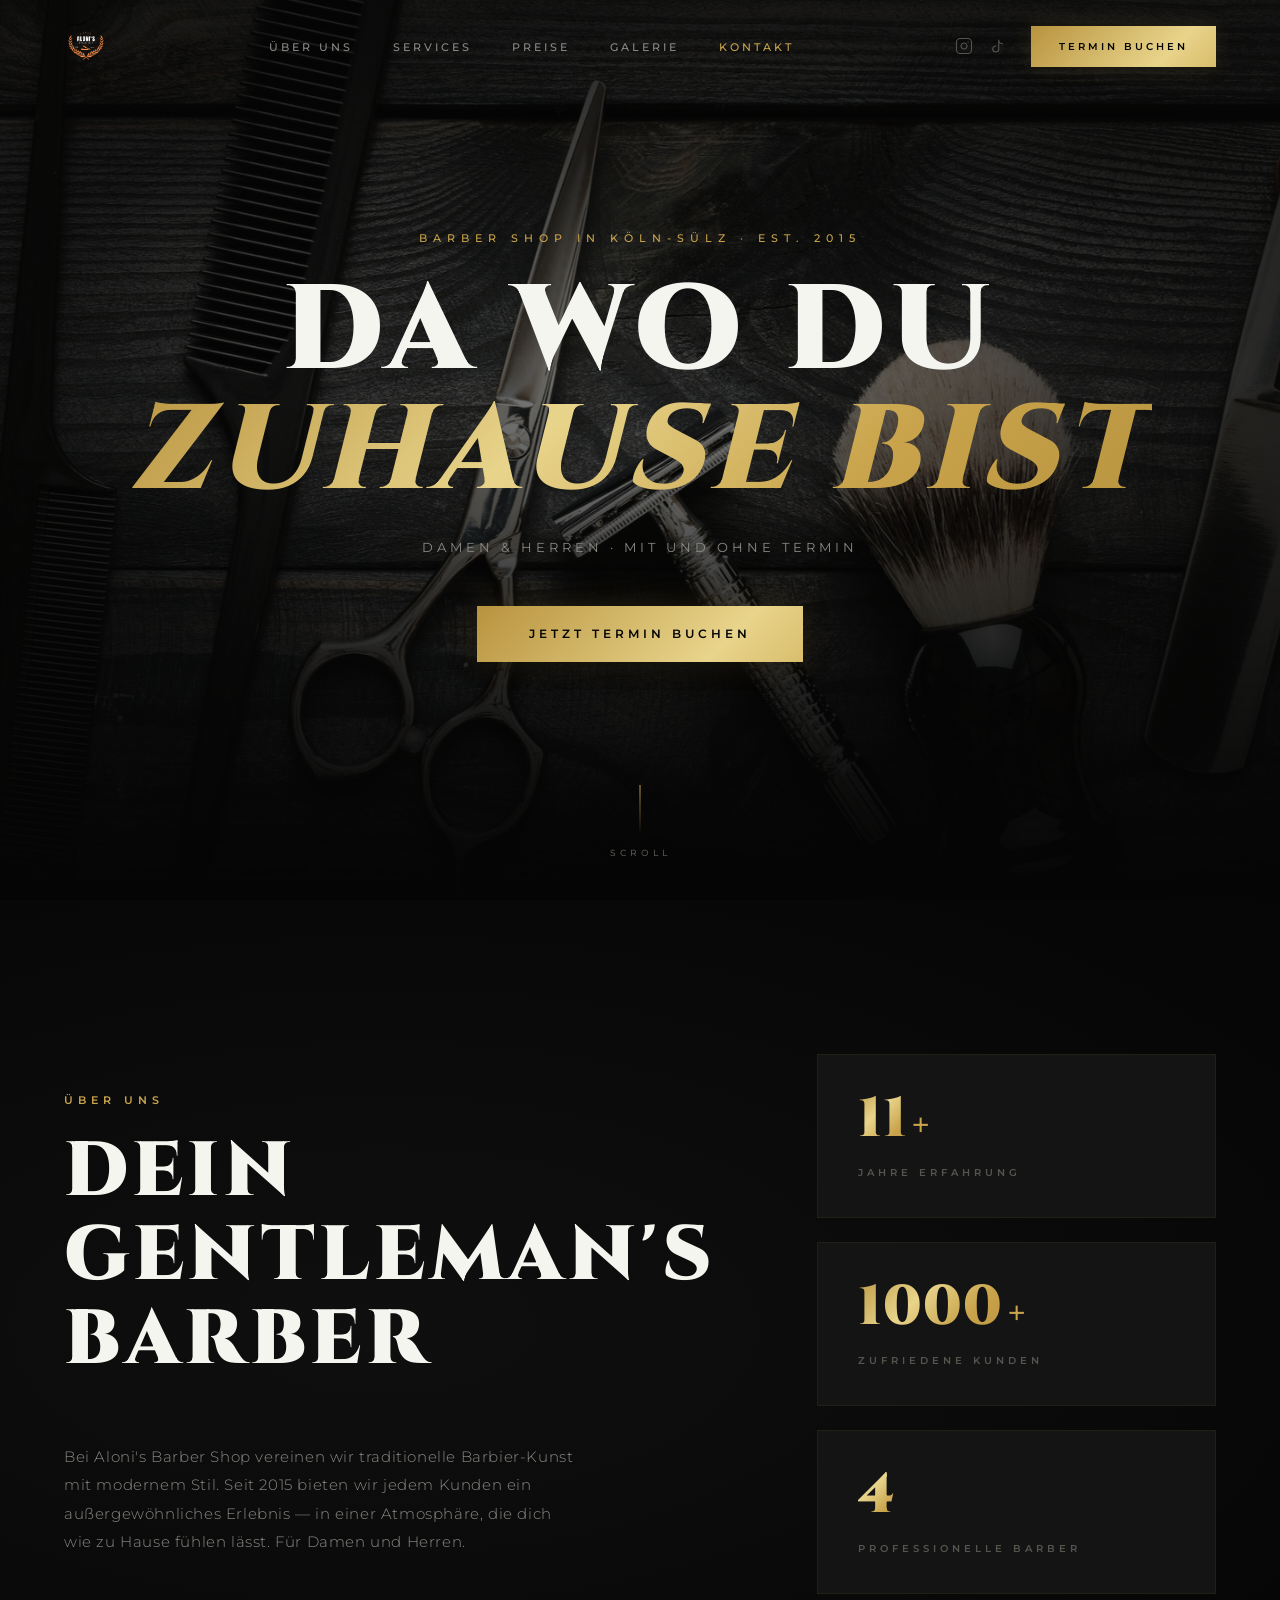
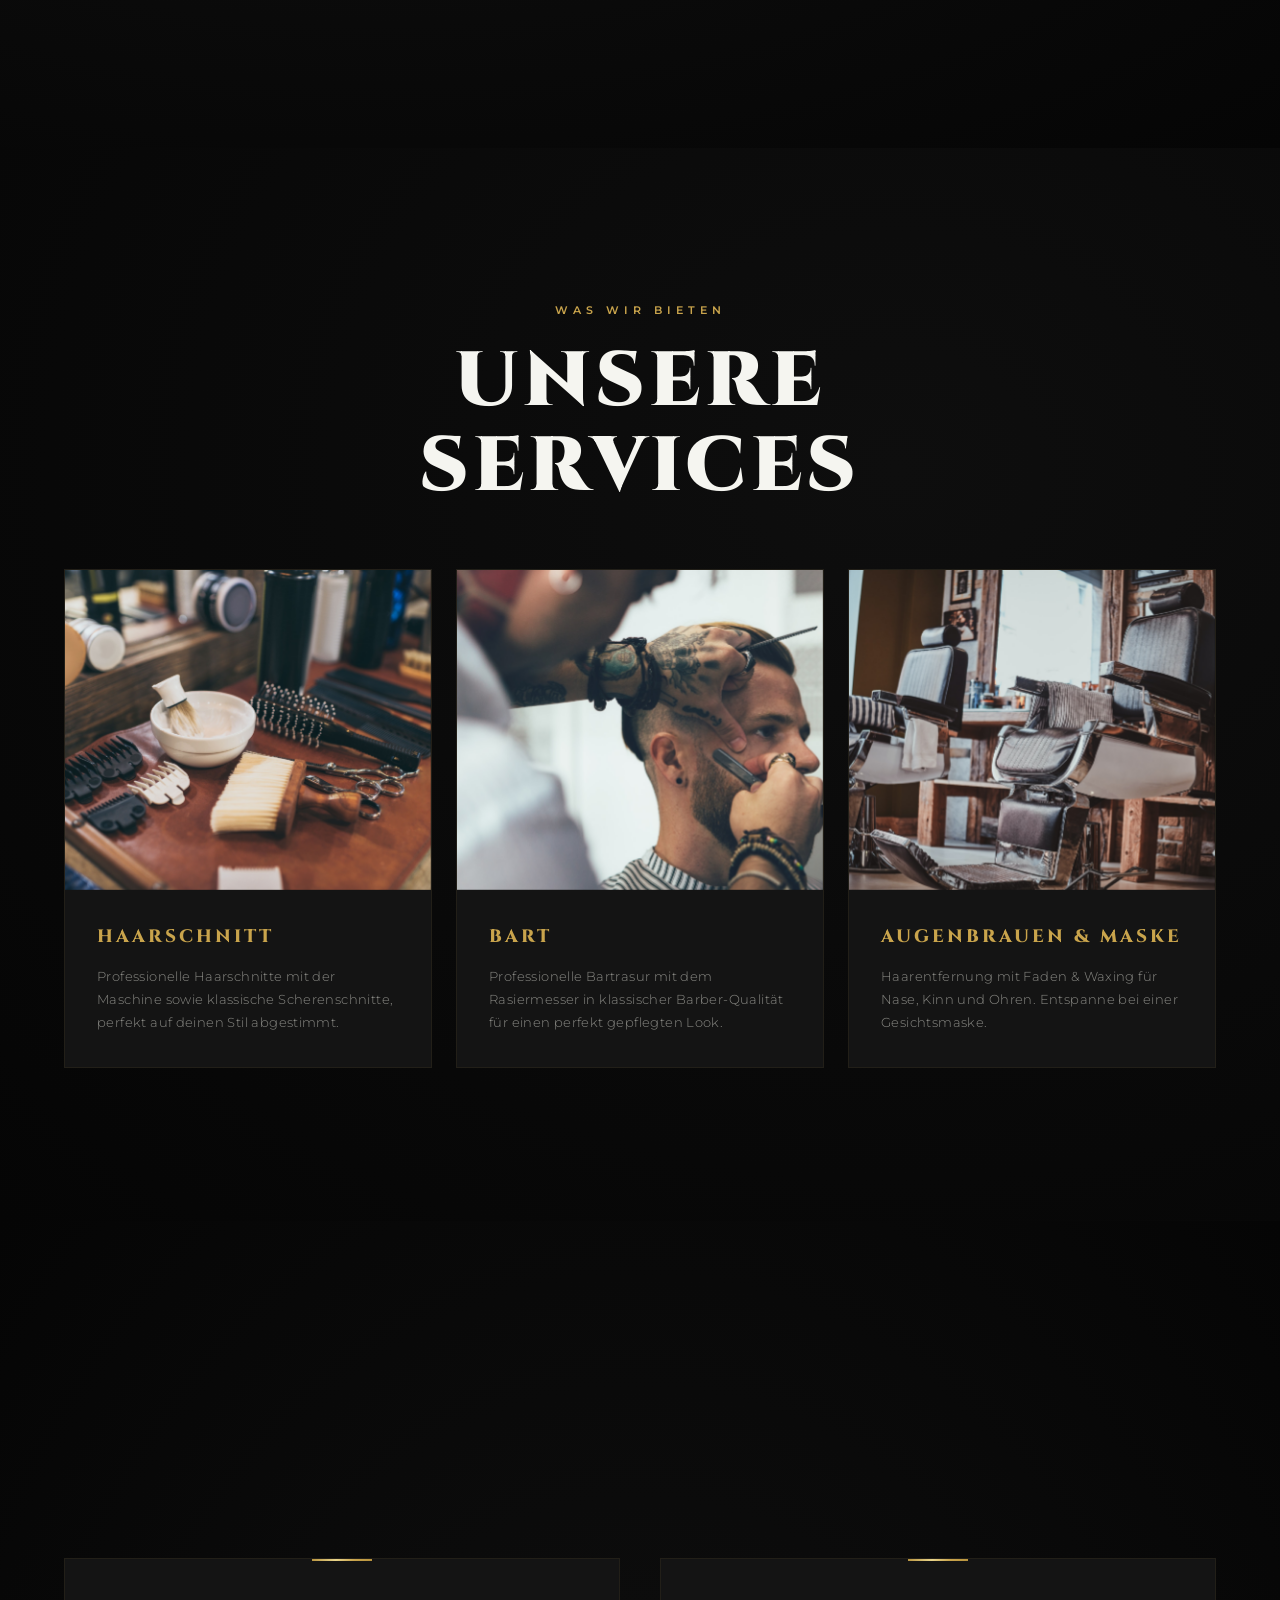
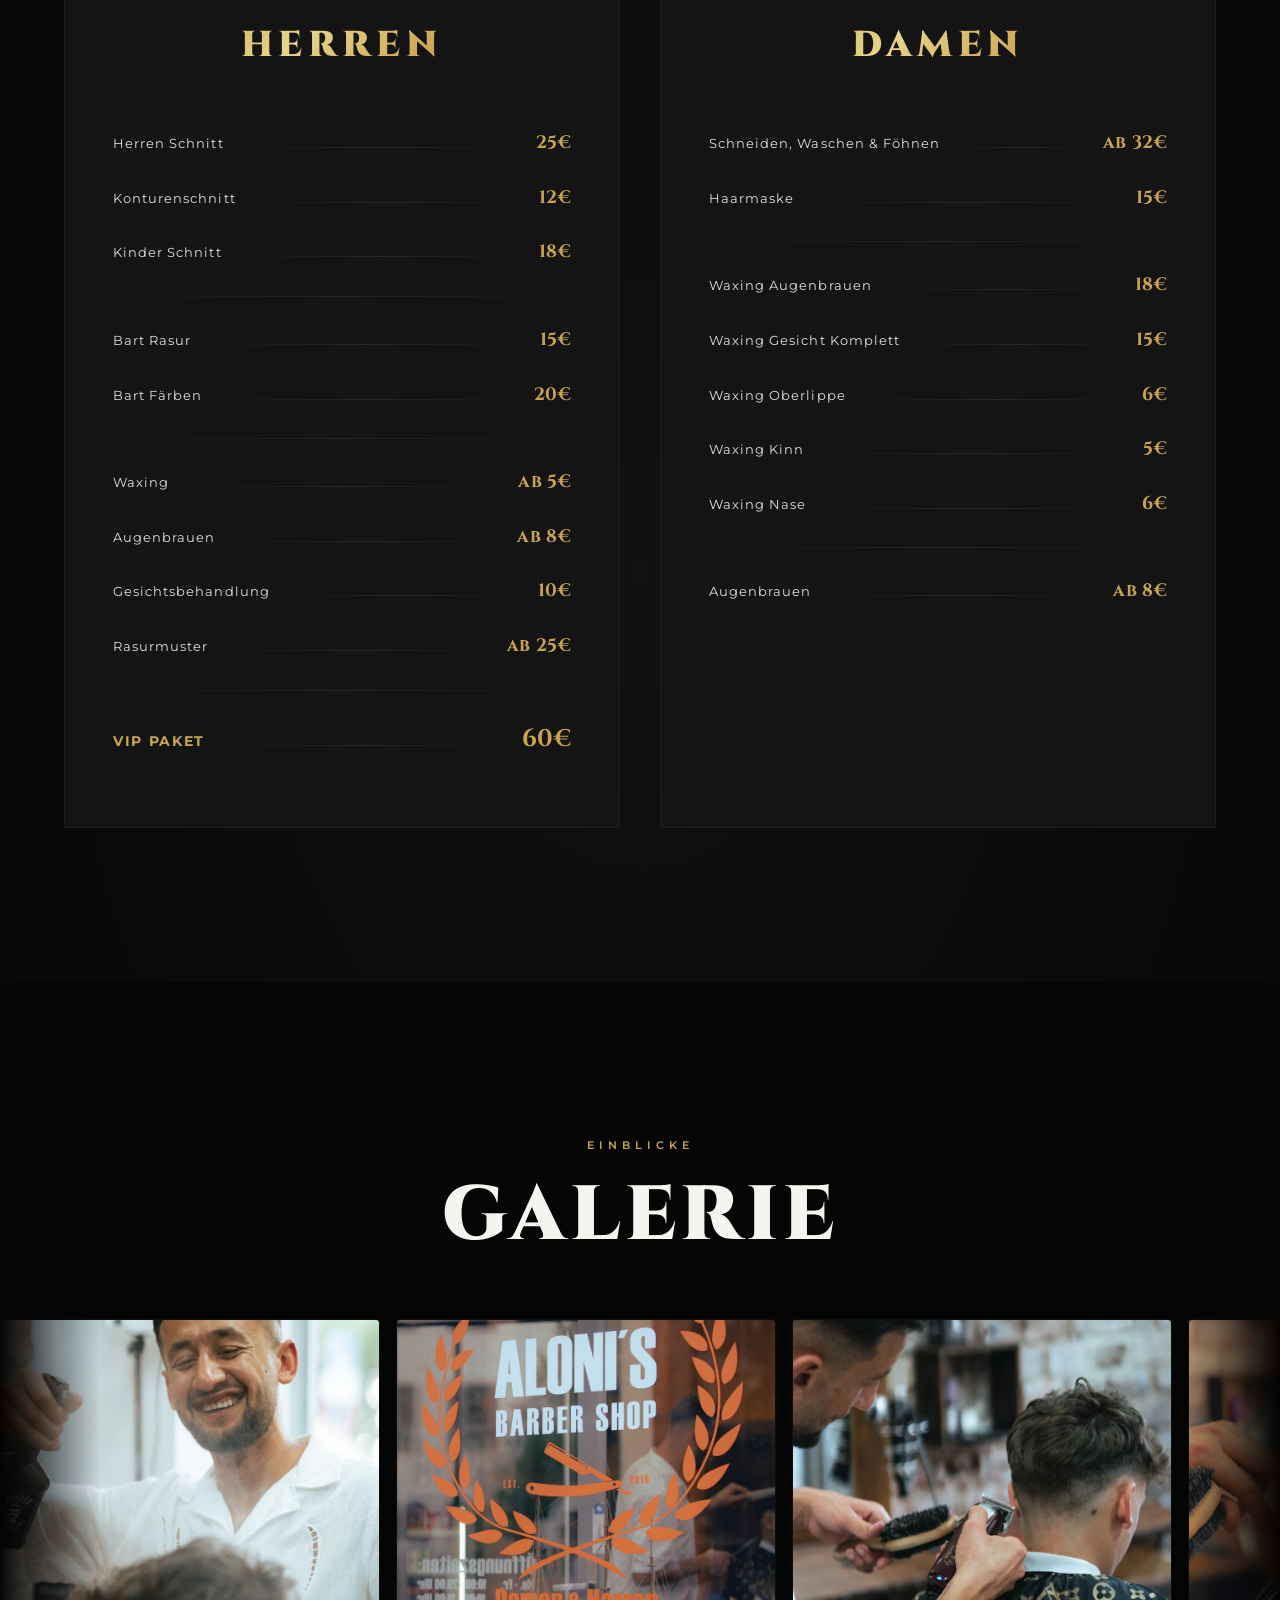
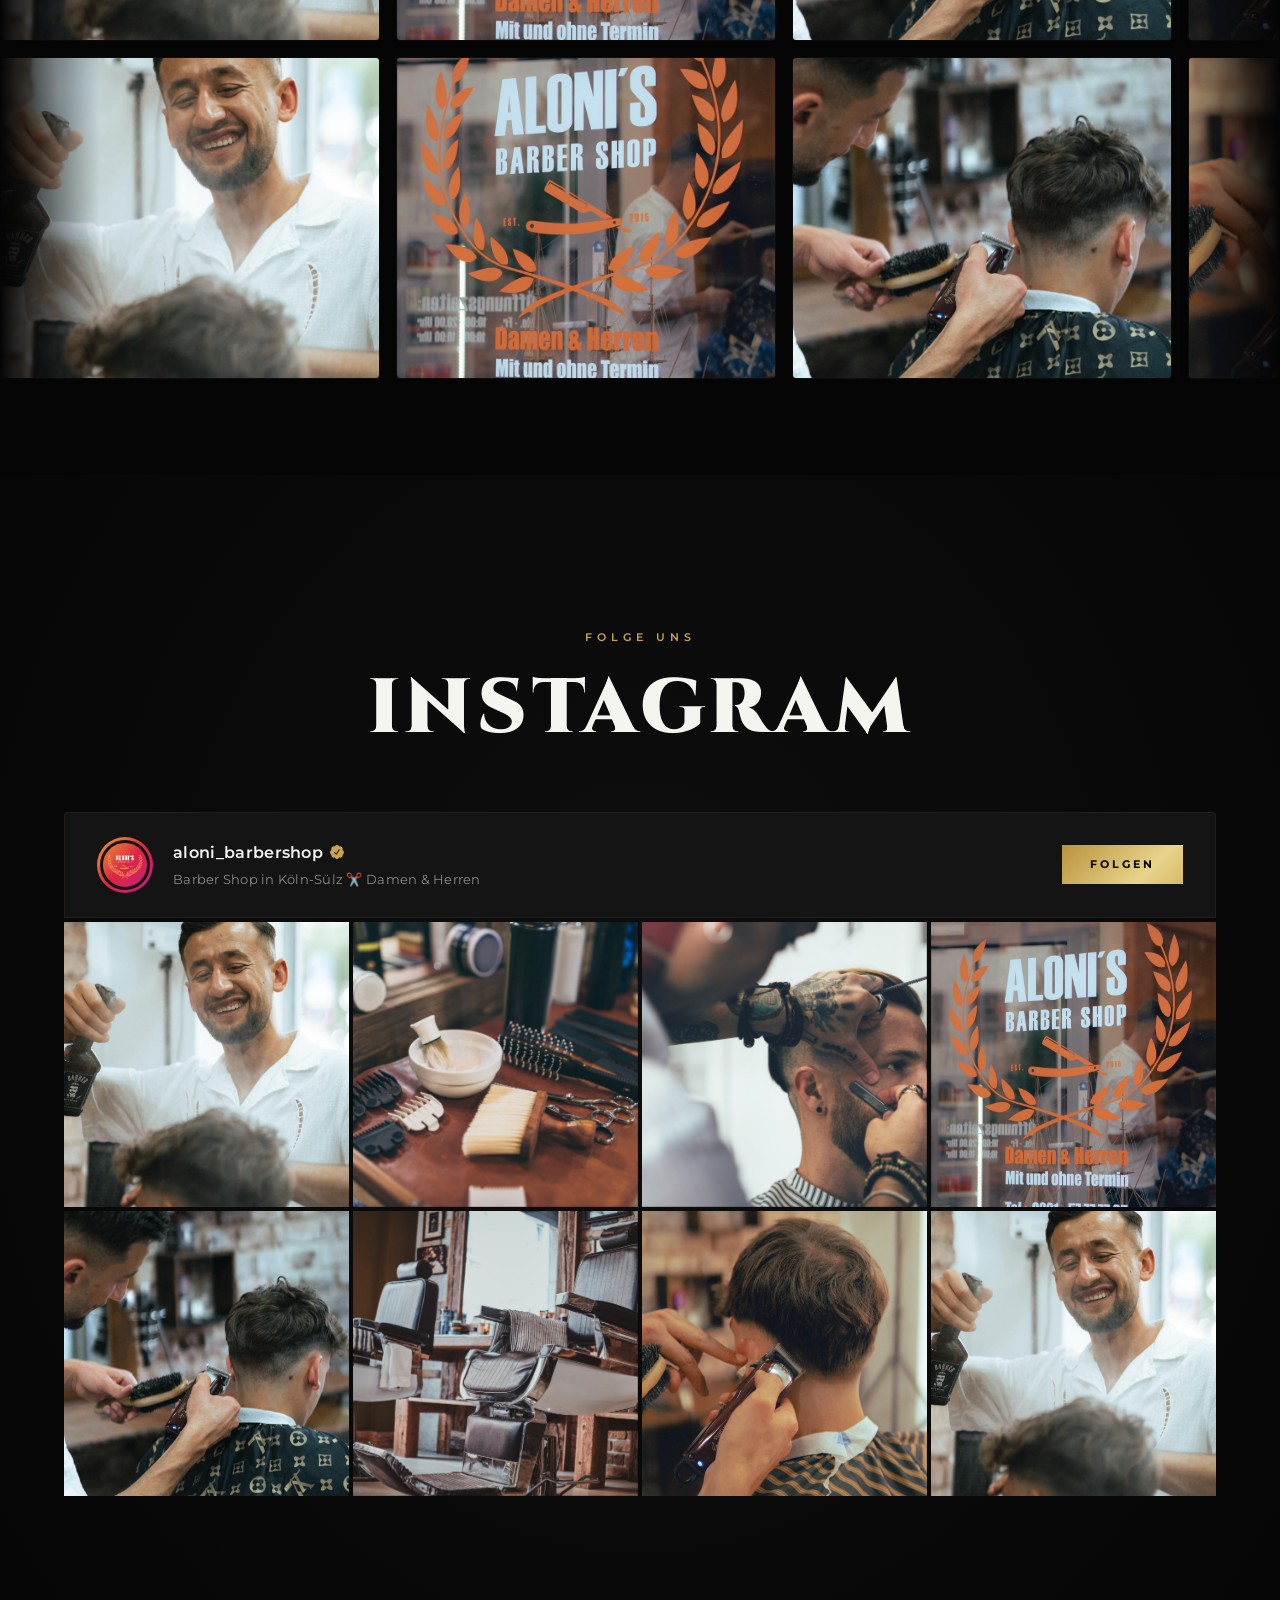
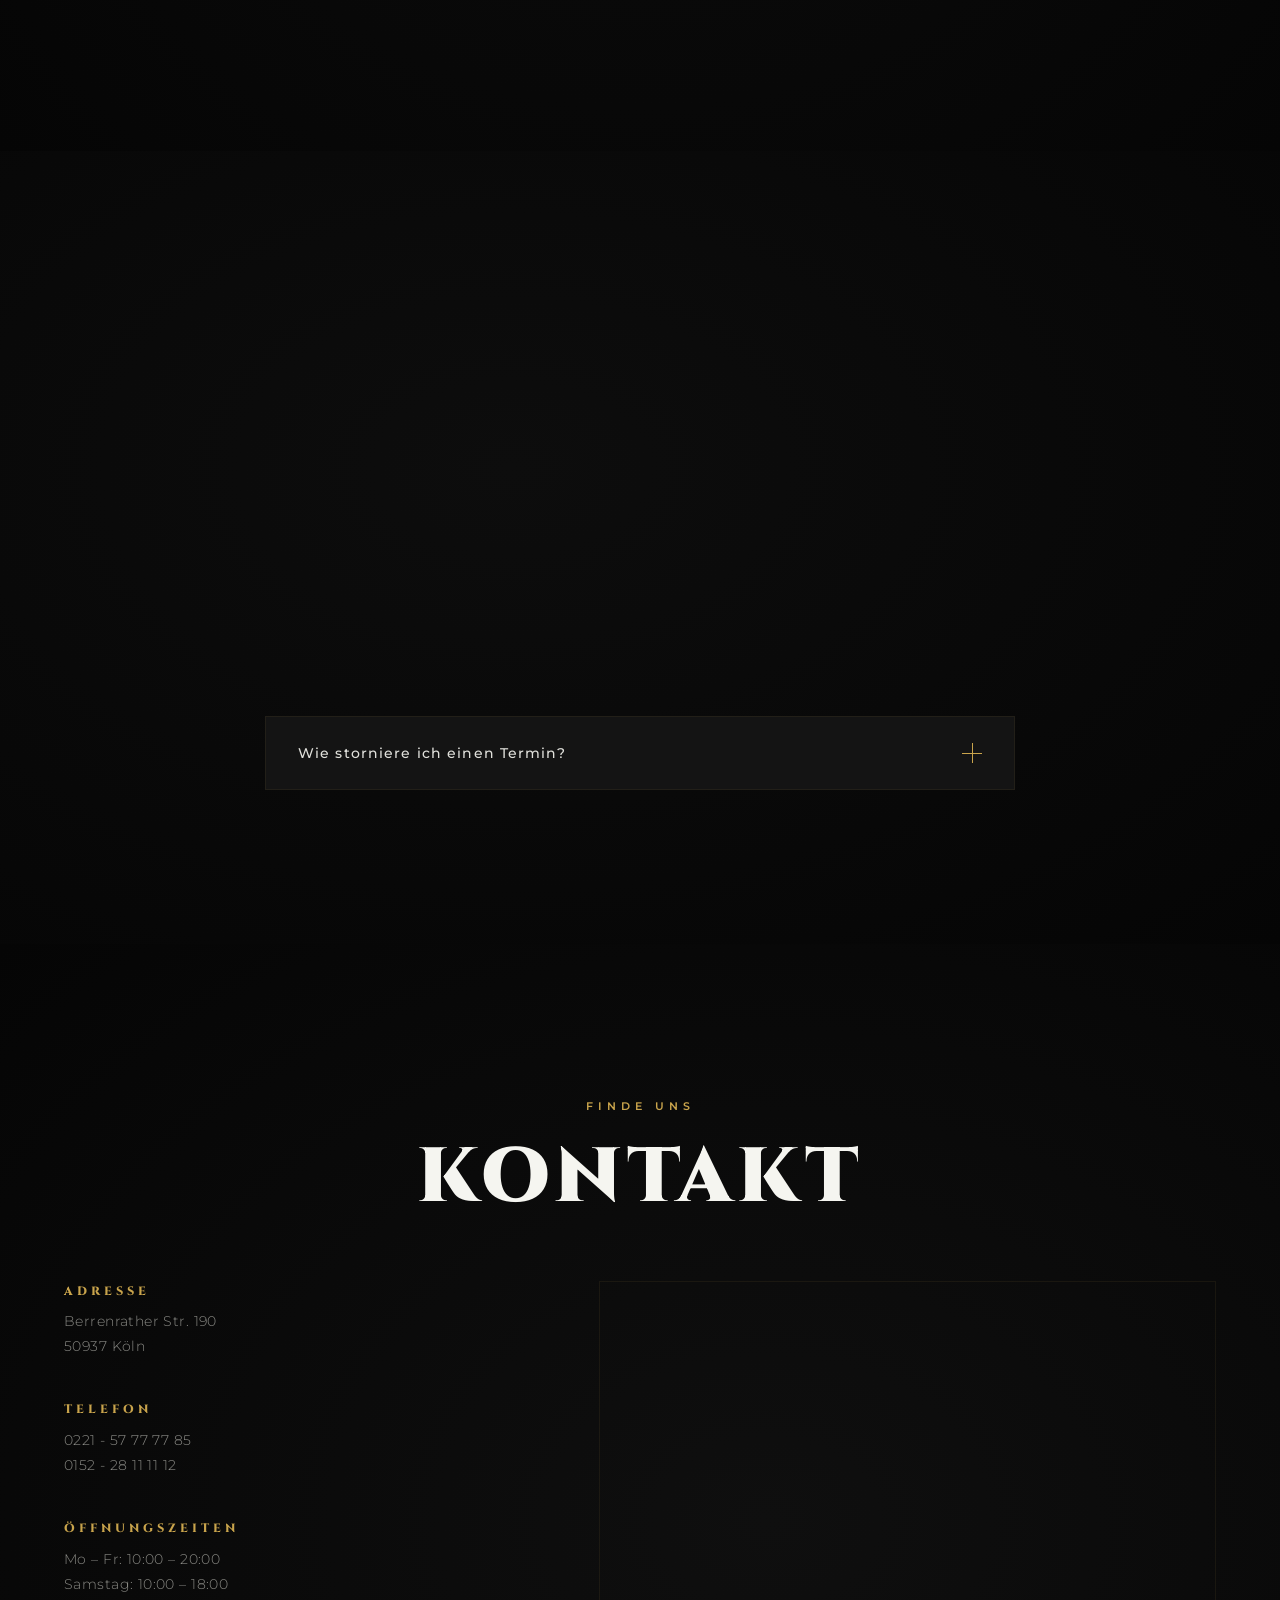
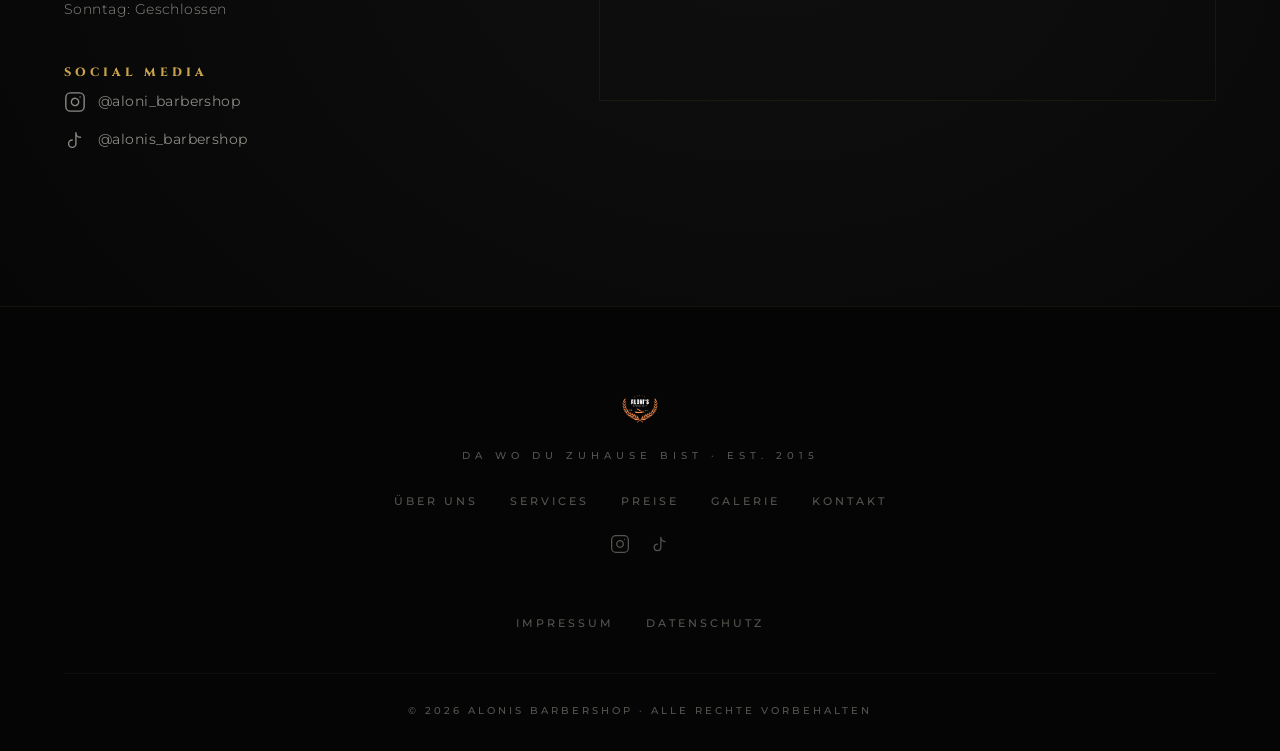
==== commit 9941bec4: "feat: Add legal pages and fix directory structure" ====
--- a/index.html
+++ b/index.html
@@ -10,8 +10,8 @@
     <title>ALONI'S BARBER SHOP — Da wo du zuhause bist</title>
 
     <!-- Favicon -->
-    <link rel="icon" type="image/png" href="./assets/images/logo.png" />
-    <link rel="apple-touch-icon" href="./assets/images/logo.png" />
+    <link rel="icon" type="image/png" href="/assets/images/logo.png" />
+    <link rel="apple-touch-icon" href="/assets/images/logo.png" />
 
     <!-- Fonts: Cinzel (Display) + Montserrat (Body) -->
     <link rel="preconnect" href="https://fonts.googleapis.com" />
@@ -22,13 +22,13 @@
     />
 
     <!-- Stylesheet -->
-    <link rel="stylesheet" href="assets/css/style.css" />
+    <link rel="stylesheet" href="/assets/css/style.css" />
   </head>
   <body>
     <!-- LOADER -->
     <div class="page-loader" id="pageLoader">
       <div class="loader-logo">
-        <img src="assets/images/logo.png" alt="Aloni's" />
+        <img src="/assets/images/logo.png" alt="Aloni's" />
       </div>
       <div class="loader-bar"><div class="loader-fill"></div></div>
     </div>
@@ -40,7 +40,7 @@
       <div class="nav-inner">
         <a href="#hero" class="nav-logo">
           <img
-            src="assets/images/logo.png"
+            src="/assets/images/logo.png"
             alt="Aloni's Barber Shop"
             class="nav-logo-img"
           />
@@ -261,7 +261,7 @@
           <div class="service-card reveal-up">
             <div class="service-img">
               <img
-                src="assets/images/gallery/Haarschnitt.jpg"
+                src="/assets/images/gallery/Haarschnitt.jpg"
                 alt="Professioneller Haarschnitt"
                 loading="lazy"
               />
@@ -277,7 +277,7 @@
           <div class="service-card reveal-up">
             <div class="service-img">
               <img
-                src="assets/images/gallery/Bart.jpg"
+                src="/assets/images/gallery/Bart.jpg"
                 alt="Professionelle Bartpflege"
                 loading="lazy"
               />
@@ -293,7 +293,7 @@
           <div class="service-card reveal-up">
             <div class="service-img">
               <img
-                src="assets/images/gallery/Augenbrauen %26 Maske .jpg"
+                src="/assets/images/gallery/Augenbrauen %26 Maske .jpg"
                 alt="Augenbrauen & Gesichtsmaske"
                 loading="lazy"
               />
@@ -421,49 +421,49 @@
         <div class="marquee-track marquee-left">
           <div class="marquee-item">
             <img
-              src="assets/images/gallery/1.jpg"
-              alt="Aloni's Barber Shop"
-              loading="lazy"
-            />
-          </div>
-          <div class="marquee-item">
-            <img
-              src="assets/images/gallery/2.jpg"
-              alt="Aloni's Barber Shop"
-              loading="lazy"
-            />
-          </div>
-          <div class="marquee-item">
-            <img
-              src="assets/images/gallery/3.jpg"
-              alt="Aloni's Barber Shop"
-              loading="lazy"
-            />
-          </div>
-          <div class="marquee-item">
-            <img
-              src="assets/images/gallery/4.jpg"
-              alt="Aloni's Barber Shop"
-              loading="lazy"
-            />
-          </div>
-          <div class="marquee-item">
-            <img
-              src="assets/images/gallery/Haarschnitt.jpg"
-              alt="Aloni's Barber Shop"
-              loading="lazy"
-            />
-          </div>
-          <div class="marquee-item">
-            <img
-              src="assets/images/gallery/Bart.jpg"
-              alt="Aloni's Barber Shop"
-              loading="lazy"
-            />
-          </div>
-          <div class="marquee-item">
-            <img
-              src="assets/images/gallery/Augenbrauen %26 Maske .jpg"
+              src="/assets/images/gallery/1.jpg"
+              alt="Aloni's Barber Shop"
+              loading="lazy"
+            />
+          </div>
+          <div class="marquee-item">
+            <img
+              src="/assets/images/gallery/2.jpg"
+              alt="Aloni's Barber Shop"
+              loading="lazy"
+            />
+          </div>
+          <div class="marquee-item">
+            <img
+              src="/assets/images/gallery/3.jpg"
+              alt="Aloni's Barber Shop"
+              loading="lazy"
+            />
+          </div>
+          <div class="marquee-item">
+            <img
+              src="/assets/images/gallery/4.jpg"
+              alt="Aloni's Barber Shop"
+              loading="lazy"
+            />
+          </div>
+          <div class="marquee-item">
+            <img
+              src="/assets/images/gallery/Haarschnitt.jpg"
+              alt="Aloni's Barber Shop"
+              loading="lazy"
+            />
+          </div>
+          <div class="marquee-item">
+            <img
+              src="/assets/images/gallery/Bart.jpg"
+              alt="Aloni's Barber Shop"
+              loading="lazy"
+            />
+          </div>
+          <div class="marquee-item">
+            <img
+              src="/assets/images/gallery/Augenbrauen %26 Maske .jpg"
               alt="Aloni's Barber Shop"
               loading="lazy"
             />
@@ -471,49 +471,49 @@
           <!-- Duplicate for infinite loop -->
           <div class="marquee-item">
             <img
-              src="assets/images/gallery/1.jpg"
-              alt="Aloni's Barber Shop"
-              loading="lazy"
-            />
-          </div>
-          <div class="marquee-item">
-            <img
-              src="assets/images/gallery/2.jpg"
-              alt="Aloni's Barber Shop"
-              loading="lazy"
-            />
-          </div>
-          <div class="marquee-item">
-            <img
-              src="assets/images/gallery/3.jpg"
-              alt="Aloni's Barber Shop"
-              loading="lazy"
-            />
-          </div>
-          <div class="marquee-item">
-            <img
-              src="assets/images/gallery/4.jpg"
-              alt="Aloni's Barber Shop"
-              loading="lazy"
-            />
-          </div>
-          <div class="marquee-item">
-            <img
-              src="assets/images/gallery/Haarschnitt.jpg"
-              alt="Aloni's Barber Shop"
-              loading="lazy"
-            />
-          </div>
-          <div class="marquee-item">
-            <img
-              src="assets/images/gallery/Bart.jpg"
-              alt="Aloni's Barber Shop"
-              loading="lazy"
-            />
-          </div>
-          <div class="marquee-item">
-            <img
-              src="assets/images/gallery/Augenbrauen %26 Maske .jpg"
+              src="/assets/images/gallery/1.jpg"
+              alt="Aloni's Barber Shop"
+              loading="lazy"
+            />
+          </div>
+          <div class="marquee-item">
+            <img
+              src="/assets/images/gallery/2.jpg"
+              alt="Aloni's Barber Shop"
+              loading="lazy"
+            />
+          </div>
+          <div class="marquee-item">
+            <img
+              src="/assets/images/gallery/3.jpg"
+              alt="Aloni's Barber Shop"
+              loading="lazy"
+            />
+          </div>
+          <div class="marquee-item">
+            <img
+              src="/assets/images/gallery/4.jpg"
+              alt="Aloni's Barber Shop"
+              loading="lazy"
+            />
+          </div>
+          <div class="marquee-item">
+            <img
+              src="/assets/images/gallery/Haarschnitt.jpg"
+              alt="Aloni's Barber Shop"
+              loading="lazy"
+            />
+          </div>
+          <div class="marquee-item">
+            <img
+              src="/assets/images/gallery/Bart.jpg"
+              alt="Aloni's Barber Shop"
+              loading="lazy"
+            />
+          </div>
+          <div class="marquee-item">
+            <img
+              src="/assets/images/gallery/Augenbrauen %26 Maske .jpg"
               alt="Aloni's Barber Shop"
               loading="lazy"
             />
@@ -525,49 +525,49 @@
         <div class="marquee-track marquee-right">
           <div class="marquee-item">
             <img
-              src="assets/images/gallery/1.jpg"
-              alt="Aloni's Barber Shop"
-              loading="lazy"
-            />
-          </div>
-          <div class="marquee-item">
-            <img
-              src="assets/images/gallery/2.jpg"
-              alt="Aloni's Barber Shop"
-              loading="lazy"
-            />
-          </div>
-          <div class="marquee-item">
-            <img
-              src="assets/images/gallery/3.jpg"
-              alt="Aloni's Barber Shop"
-              loading="lazy"
-            />
-          </div>
-          <div class="marquee-item">
-            <img
-              src="assets/images/gallery/4.jpg"
-              alt="Aloni's Barber Shop"
-              loading="lazy"
-            />
-          </div>
-          <div class="marquee-item">
-            <img
-              src="assets/images/gallery/Haarschnitt.jpg"
-              alt="Aloni's Barber Shop"
-              loading="lazy"
-            />
-          </div>
-          <div class="marquee-item">
-            <img
-              src="assets/images/gallery/Bart.jpg"
-              alt="Aloni's Barber Shop"
-              loading="lazy"
-            />
-          </div>
-          <div class="marquee-item">
-            <img
-              src="assets/images/gallery/Augenbrauen %26 Maske .jpg"
+              src="/assets/images/gallery/1.jpg"
+              alt="Aloni's Barber Shop"
+              loading="lazy"
+            />
+          </div>
+          <div class="marquee-item">
+            <img
+              src="/assets/images/gallery/2.jpg"
+              alt="Aloni's Barber Shop"
+              loading="lazy"
+            />
+          </div>
+          <div class="marquee-item">
+            <img
+              src="/assets/images/gallery/3.jpg"
+              alt="Aloni's Barber Shop"
+              loading="lazy"
+            />
+          </div>
+          <div class="marquee-item">
+            <img
+              src="/assets/images/gallery/4.jpg"
+              alt="Aloni's Barber Shop"
+              loading="lazy"
+            />
+          </div>
+          <div class="marquee-item">
+            <img
+              src="/assets/images/gallery/Haarschnitt.jpg"
+              alt="Aloni's Barber Shop"
+              loading="lazy"
+            />
+          </div>
+          <div class="marquee-item">
+            <img
+              src="/assets/images/gallery/Bart.jpg"
+              alt="Aloni's Barber Shop"
+              loading="lazy"
+            />
+          </div>
+          <div class="marquee-item">
+            <img
+              src="/assets/images/gallery/Augenbrauen %26 Maske .jpg"
               alt="Aloni's Barber Shop"
               loading="lazy"
             />
@@ -575,42 +575,42 @@
           <!-- Duplicate -->
           <div class="marquee-item">
             <img
-              src="assets/images/gallery/4.jpg"
-              alt="Aloni's Barber Shop"
-              loading="lazy"
-            />
-          </div>
-          <div class="marquee-item">
-            <img
-              src="assets/images/gallery/Bart.jpg"
-              alt="Aloni's Barber Shop"
-              loading="lazy"
-            />
-          </div>
-          <div class="marquee-item">
-            <img
-              src="assets/images/gallery/1.jpg"
-              alt="Aloni's Barber Shop"
-              loading="lazy"
-            />
-          </div>
-          <div class="marquee-item">
-            <img
-              src="assets/images/gallery/Haarschnitt.jpg"
-              alt="Aloni's Barber Shop"
-              loading="lazy"
-            />
-          </div>
-          <div class="marquee-item">
-            <img
-              src="assets/images/gallery/3.jpg"
-              alt="Aloni's Barber Shop"
-              loading="lazy"
-            />
-          </div>
-          <div class="marquee-item">
-            <img
-              src="assets/images/gallery/2.jpg"
+              src="/assets/images/gallery/4.jpg"
+              alt="Aloni's Barber Shop"
+              loading="lazy"
+            />
+          </div>
+          <div class="marquee-item">
+            <img
+              src="/assets/images/gallery/Bart.jpg"
+              alt="Aloni's Barber Shop"
+              loading="lazy"
+            />
+          </div>
+          <div class="marquee-item">
+            <img
+              src="/assets/images/gallery/1.jpg"
+              alt="Aloni's Barber Shop"
+              loading="lazy"
+            />
+          </div>
+          <div class="marquee-item">
+            <img
+              src="/assets/images/gallery/Haarschnitt.jpg"
+              alt="Aloni's Barber Shop"
+              loading="lazy"
+            />
+          </div>
+          <div class="marquee-item">
+            <img
+              src="/assets/images/gallery/3.jpg"
+              alt="Aloni's Barber Shop"
+              loading="lazy"
+            />
+          </div>
+          <div class="marquee-item">
+            <img
+              src="/assets/images/gallery/2.jpg"
               alt="Aloni's Barber Shop"
               loading="lazy"
             />
@@ -630,7 +630,7 @@
         <!-- Profile Header -->
         <div class="insta-profile reveal-up">
           <div class="insta-avatar">
-            <img src="assets/images/logo.png" alt="Aloni's Barber Shop" />
+            <img src="/assets/images/logo.png" alt="Aloni's Barber Shop" />
           </div>
           <div class="insta-profile-info">
             <div class="insta-username">
@@ -668,7 +668,7 @@
             class="insta-post"
           >
             <img
-              src="assets/images/gallery/1.jpg"
+              src="/assets/images/gallery/1.jpg"
               alt="Aloni's Barber Shop Post"
               loading="lazy"
             />
@@ -712,7 +712,7 @@
             class="insta-post"
           >
             <img
-              src="assets/images/gallery/Haarschnitt.jpg"
+              src="/assets/images/gallery/Haarschnitt.jpg"
               alt="Aloni's Barber Shop Post"
               loading="lazy"
             />
@@ -756,7 +756,7 @@
             class="insta-post"
           >
             <img
-              src="assets/images/gallery/Bart.jpg"
+              src="/assets/images/gallery/Bart.jpg"
               alt="Aloni's Barber Shop Post"
               loading="lazy"
             />
@@ -800,7 +800,7 @@
             class="insta-post"
           >
             <img
-              src="assets/images/gallery/2.jpg"
+              src="/assets/images/gallery/2.jpg"
               alt="Aloni's Barber Shop Post"
               loading="lazy"
             />
@@ -844,7 +844,7 @@
             class="insta-post"
           >
             <img
-              src="assets/images/gallery/3.jpg"
+              src="/assets/images/gallery/3.jpg"
               alt="Aloni's Barber Shop Post"
               loading="lazy"
             />
@@ -888,7 +888,7 @@
             class="insta-post"
           >
             <img
-              src="assets/images/gallery/Augenbrauen %26 Maske .jpg"
+              src="/assets/images/gallery/Augenbrauen %26 Maske .jpg"
               alt="Aloni's Barber Shop Post"
               loading="lazy"
             />
@@ -932,7 +932,7 @@
             class="insta-post"
           >
             <img
-              src="assets/images/gallery/4.jpg"
+              src="/assets/images/gallery/4.jpg"
               alt="Aloni's Barber Shop Post"
               loading="lazy"
             />
@@ -976,7 +976,7 @@
             class="insta-post"
           >
             <img
-              src="assets/images/gallery/1.jpg"
+              src="/assets/images/gallery/1.jpg"
               alt="Aloni's Barber Shop Post"
               loading="lazy"
             />
@@ -1204,7 +1204,7 @@
       <div class="container">
         <div class="footer-main">
           <img
-            src="assets/images/logo.png"
+            src="/assets/images/logo.png"
             alt="Aloni's Barber Shop"
             class="footer-logo"
           />
@@ -1264,112 +1264,8 @@
           </div>
         </div>
         <div class="footer-legal">
-          <details>
-            <summary>Impressum</summary>
-            <div class="legal-content">
-              <p>
-                <strong>Alonis Barbershop</strong><br />Inhaber des
-                Unternehmens: Aloni Nshwan<br />Berrenrather Str. 190<br />50937
-                Köln<br />Deutschland<br />Email:
-                <a href="mailto:Aln.nshwan@gmail.com">Aln.nshwan@gmail.com</a>
-              </p>
-              <p>Verantwortlich für den Inhalt: Aln Nshwan</p>
-              <p>
-                Plattform der Europäischen Kommission zur Online-Streitbeilegung
-                (OS) für Verbraucher:
-                <a
-                  href="https://ec.europa.eu/consumers/odr/"
-                  target="_blank"
-                  rel="noopener"
-                  >https://ec.europa.eu/consumers/odr/</a
-                >. Wir sind nicht bereit und nicht verpflichtet an einem
-                Streitbeilegungsverfahren vor einer
-                Verbraucherschlichtungsstelle teilzunehmen.
-              </p>
-            </div>
-          </details>
-          <details>
-            <summary>Datenschutzerklärung</summary>
-            <div class="legal-content">
-              <p>
-                In dieser Datenschutzerklärung informieren wir Sie über die
-                Verarbeitung Ihrer personenbezogenen Daten.
-              </p>
-              <p>
-                Sofern Sie Ihre Datenschutzeinstellungen ändern möchten
-                (Einwilligungen erteilen oder bereits erteilte Einwilligungen
-                widerrufen), klicken Sie hier um Ihre Einstellungen zu ändern.
-              </p>
-              <h4>Verantwortlich</h4>
-              <p>
-                Aloni Nshwan, Alonis Barbershop, Berrenrather Str. 190, 50937
-                Köln, Deutschland,
-                <a href="mailto:Aln.nshwan@gmail.com">Aln.nshwan@gmail.com</a>
-              </p>
-
-              <h4>Widerspruchsrecht</h4>
-              <p>
-                Sofern die Verarbeitung Ihrer personenbezogenen Daten auf
-                Grundlage des berechtigten Interesses erfolgt, haben Sie das
-                Recht gegen diese Verarbeitung zu widersprechen.
-              </p>
-              <p>
-                Sofern keine zwingenden schutzwürdigen Gründe für die
-                Verarbeitung unsererseits vorliegen, wird die Verarbeitung Ihrer
-                Daten auf Basis dieser Rechtsgrundlage eingestellt.
-              </p>
-              <p>
-                Zudem haben Sie das Recht, der Verarbeitung Ihrer
-                personenbezogenen Daten zum Zweck der Direktwerbung zu
-                widersprechen. Im Fall des Widerspruchs werden Ihre
-                personenbezogenen Daten nicht mehr zum Zweck der Direktwerbung
-                verarbeitet.
-              </p>
-              <p>
-                Die Rechtmäßigkeit der bis zum Widerspruch verarbeiteten Daten
-                wird durch den Widerspruch nicht berührt.
-              </p>
-
-              <h4>Widerrufsrecht</h4>
-              <p>
-                Sie haben das Recht eine bereits erteilte Einwilligung jederzeit
-                zu widerrufen, indem Sie die Datenschutzeinstellungen ändern.
-              </p>
-              <p>
-                Im Fall der Einwilligung in den Erhalt elektronischer Werbung
-                kann der Widerruf Ihrer Einwilligung durch Klick auf den
-                Abmeldelink erfolgen. In diesem Fall wird eine Verarbeitung,
-                sofern keine andere Rechtsgrundlage besteht, eingestellt.
-              </p>
-              <p>
-                Die Rechtmäßigkeit der bis zum Widerruf verarbeiteten Daten wird
-                durch den Widerruf nicht berührt.
-              </p>
-
-              <h4>Betroffenenrechte</h4>
-              <p>
-                Sie haben zudem das Recht auf Auskunft, Berichtigung, Löschung
-                und Einschränkung der Verarbeitung der personenbezogenen Daten.
-              </p>
-              <p>
-                Soweit die Rechtsgrundlage der Verarbeitung Ihrer
-                personenbezogenen Daten in Ihrer Einwilligung oder in einem mit
-                Ihnen abgeschlossenen Vertrag besteht, haben Sie überdies das
-                Recht auf Datenübertragbarkeit.
-              </p>
-              <p>
-                Weiters haben Sie das Recht auf Beschwerde bei der
-                Aufsichtsbehörde. Nähere Informationen zu den Aufsichtsbehörden
-                in der Europäischen Union finden Sie
-                <a
-                  href="https://ec.europa.eu/justice/article-29/structure/data-protection-authorities/index_en.htm"
-                  target="_blank"
-                  rel="noopener"
-                  >hier</a
-                >.
-              </p>
-            </div>
-          </details>
+          <a href="/impressum/">Impressum</a>
+          <a href="/datenschutzerklaerung-2/">Datenschutz</a>
         </div>
         <div class="footer-bottom">
           <p>&copy; 2026 ALONIS BARBERSHOP · ALLE RECHTE VORBEHALTEN</p>
@@ -1388,6 +1284,6 @@
     >
 
     <!-- Scripts -->
-    <script src="assets/js/main.js"></script>
+    <script src="/assets/js/main.js"></script>
   </body>
 </html>
--- a/assets/css/style.css
+++ b/assets/css/style.css
@@ -1460,72 +1460,112 @@
 .footer-legal {
   margin-bottom: 40px;
   display: flex;
-  flex-direction: column;
-  gap: 4px;
-}
-
-.footer-legal details {
+  justify-content: center;
+  gap: 32px;
+  flex-wrap: wrap;
+}
+
+.footer-legal a {
+  font-size: 11px;
+  font-weight: 500;
+  letter-spacing: 3px;
+  color: var(--text-dim);
+  text-transform: uppercase;
+  transition: color 0.3s;
+}
+
+.footer-legal a:hover {
+  color: var(--gold);
+}
+
+/* ═══════════════════════════════════════════════════════════
+   LEGAL CONTAINER — Standalone Impressum / Datenschutz
+═══════════════════════════════════════════════════════════ */
+.legal-container {
+  padding: 180px 0 100px;
+  min-height: 70vh;
+  background: var(--bg-abyss);
+  position: relative;
+  overflow: hidden;
+}
+
+.legal-container::before {
+  content: "";
+  position: absolute;
+  top: 0;
+  left: 0;
+  width: 100%;
+  height: 100%;
+  background: radial-gradient(circle at 50% 0%, rgba(212, 175, 55, 0.05) 0%, transparent 70%);
+  pointer-events: none;
+}
+
+.legal-page-heading {
+  font-family: var(--font-display);
+  font-size: clamp(24px, 3.5vw, 40px);
+  font-weight: 900;
+  letter-spacing: 0.1em;
+  text-transform: uppercase;
+  text-align: center;
+  background: var(--gold-gradient);
+  -webkit-background-clip: text;
+  -webkit-text-fill-color: transparent;
+  background-clip: text;
+  margin-bottom: 60px;
+  position: relative;
+}
+
+.legal-page-content {
+  max-width: 840px;
+  margin: 0 auto;
+  padding: 60px;
   background: var(--bg-card);
   border: var(--glass-border);
-}
-
-.footer-legal summary {
-  padding: 18px 28px;
-  font-size: 11px;
-  font-weight: 600;
+  border-radius: var(--radius);
+  box-shadow: 0 40px 100px rgba(0, 0, 0, 0.5);
+  backdrop-filter: blur(10px);
+}
+
+.legal-page-content p {
+  color: var(--text-muted);
+  font-size: 15px;
+  line-height: 2;
+  letter-spacing: 0.03em;
+  margin-bottom: 20px;
+}
+
+.legal-page-content h4 {
+  font-family: var(--font-display);
+  font-size: 18px;
+  font-weight: 700;
   letter-spacing: 3px;
-  color: var(--text-dim);
-  cursor: pointer;
-  list-style: none;
-  display: flex;
-  justify-content: space-between;
-  align-items: center;
+  color: var(--gold);
+  margin: 40px 0 15px;
   text-transform: uppercase;
-  transition: color 0.3s;
-}
-
-.footer-legal summary:hover {
-  color: var(--gold);
-}
-
-.footer-legal summary::after {
-  content: "+";
-  font-size: 18px;
-  color: var(--gold);
-  transition: transform 0.3s;
-}
-
-.footer-legal details[open] summary::after {
-  transform: rotate(45deg);
-}
-.footer-legal summary::-webkit-details-marker {
-  display: none;
-}
-
-.legal-content {
-  padding: 0 28px 24px;
-}
-
-.legal-content p {
-  color: var(--text-dim);
-  font-size: 12px;
-  line-height: 1.8;
-  letter-spacing: 0.02em;
-  margin-bottom: 10px;
-}
-
-.legal-content h4 {
-  font-family: var(--font-display);
-  font-size: 14px;
-  font-weight: 700;
-  letter-spacing: 2px;
+  border-left: 2px solid var(--gold);
+  padding-left: 20px;
+}
+
+.legal-page-content a {
   color: var(--gold-dim);
-  margin: 16px 0 6px;
-}
-
-.legal-content a {
-  color: var(--gold-dim);
-  border-bottom: 1px solid var(--gold-dim);
+  text-decoration: none;
+  border-bottom: 1px solid rgba(212, 175, 55, 0.3);
+  transition: all 0.3s cubic-bezier(0.4, 0, 0.2, 1);
+}
+
+.legal-page-content a:hover {
+  color: var(--gold);
+  border-bottom-color: var(--gold);
+  padding-left: 4px;
+}
+
+@media (max-width: 768px) {
+  .legal-container {
+    padding: 140px 0 60px;
+  }
+  .legal-page-content {
+    padding: 40px 24px;
+  }
 }
 
 .footer-bottom {
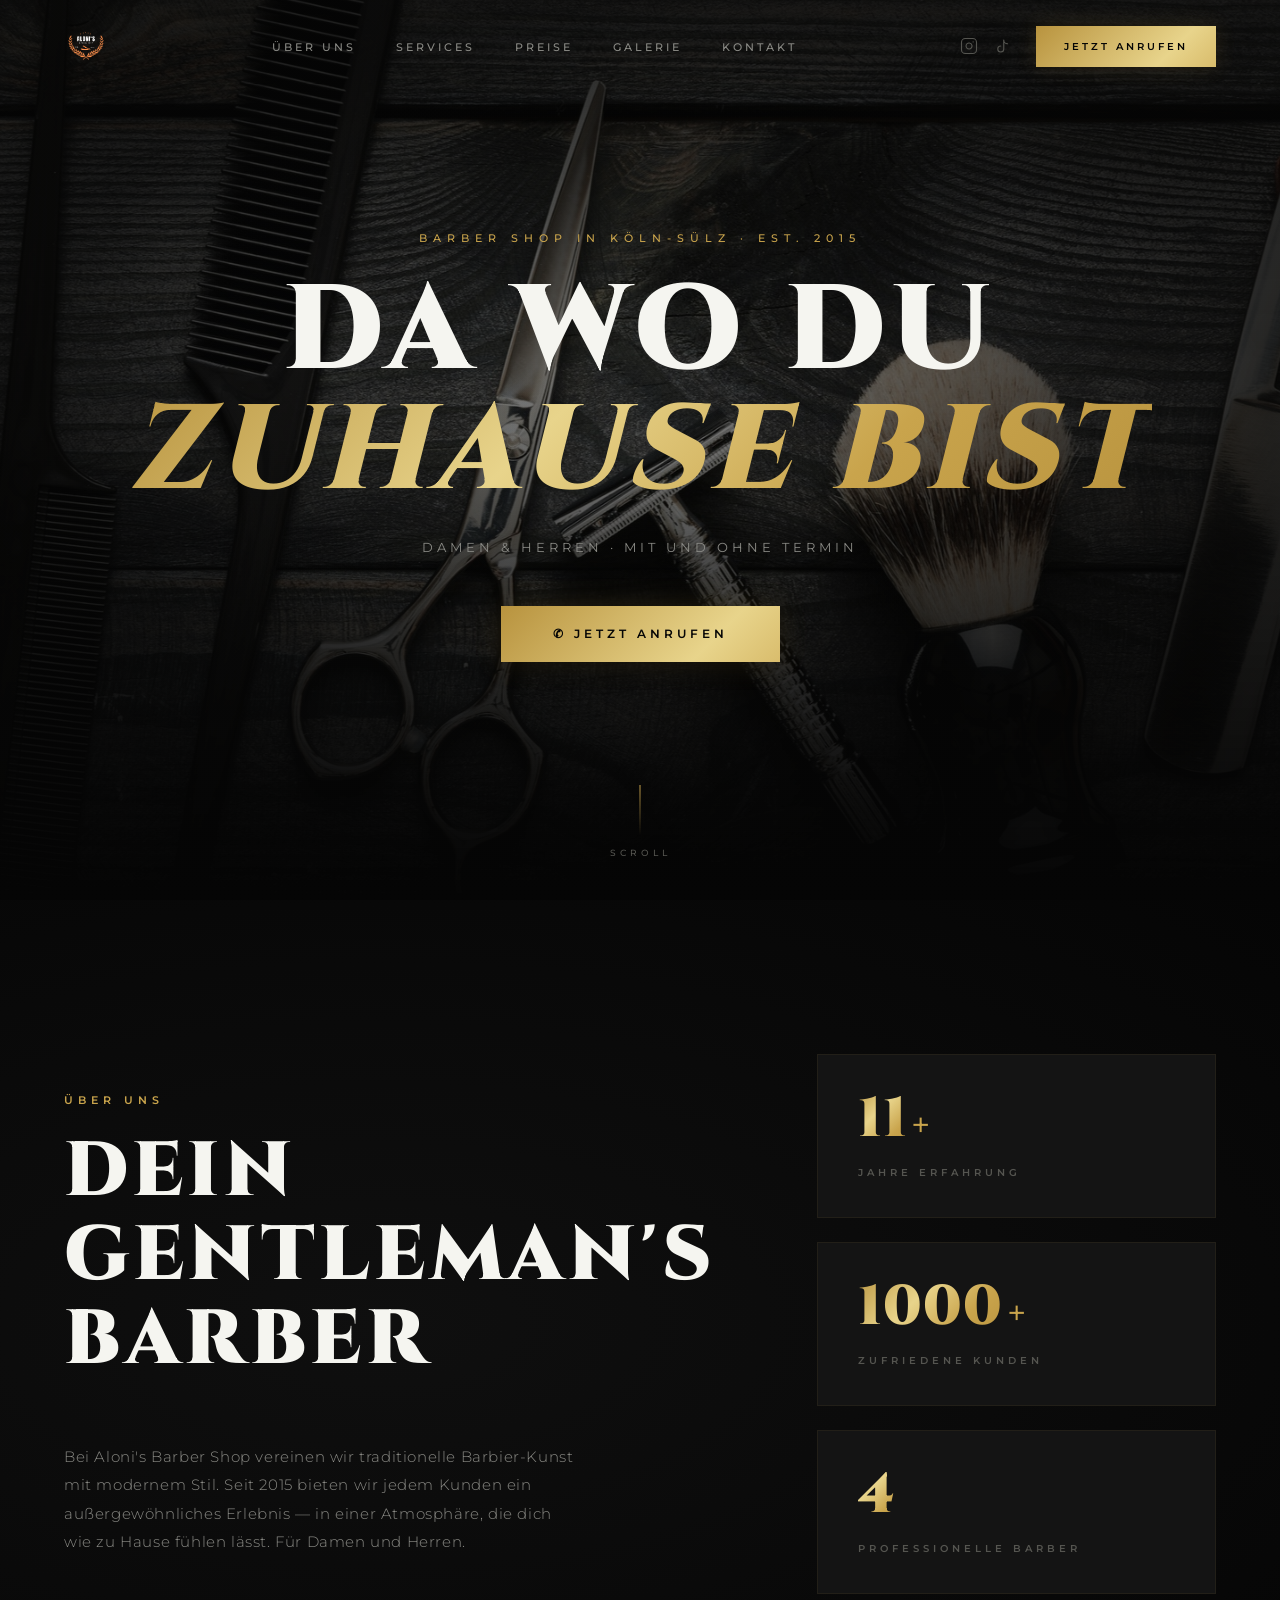
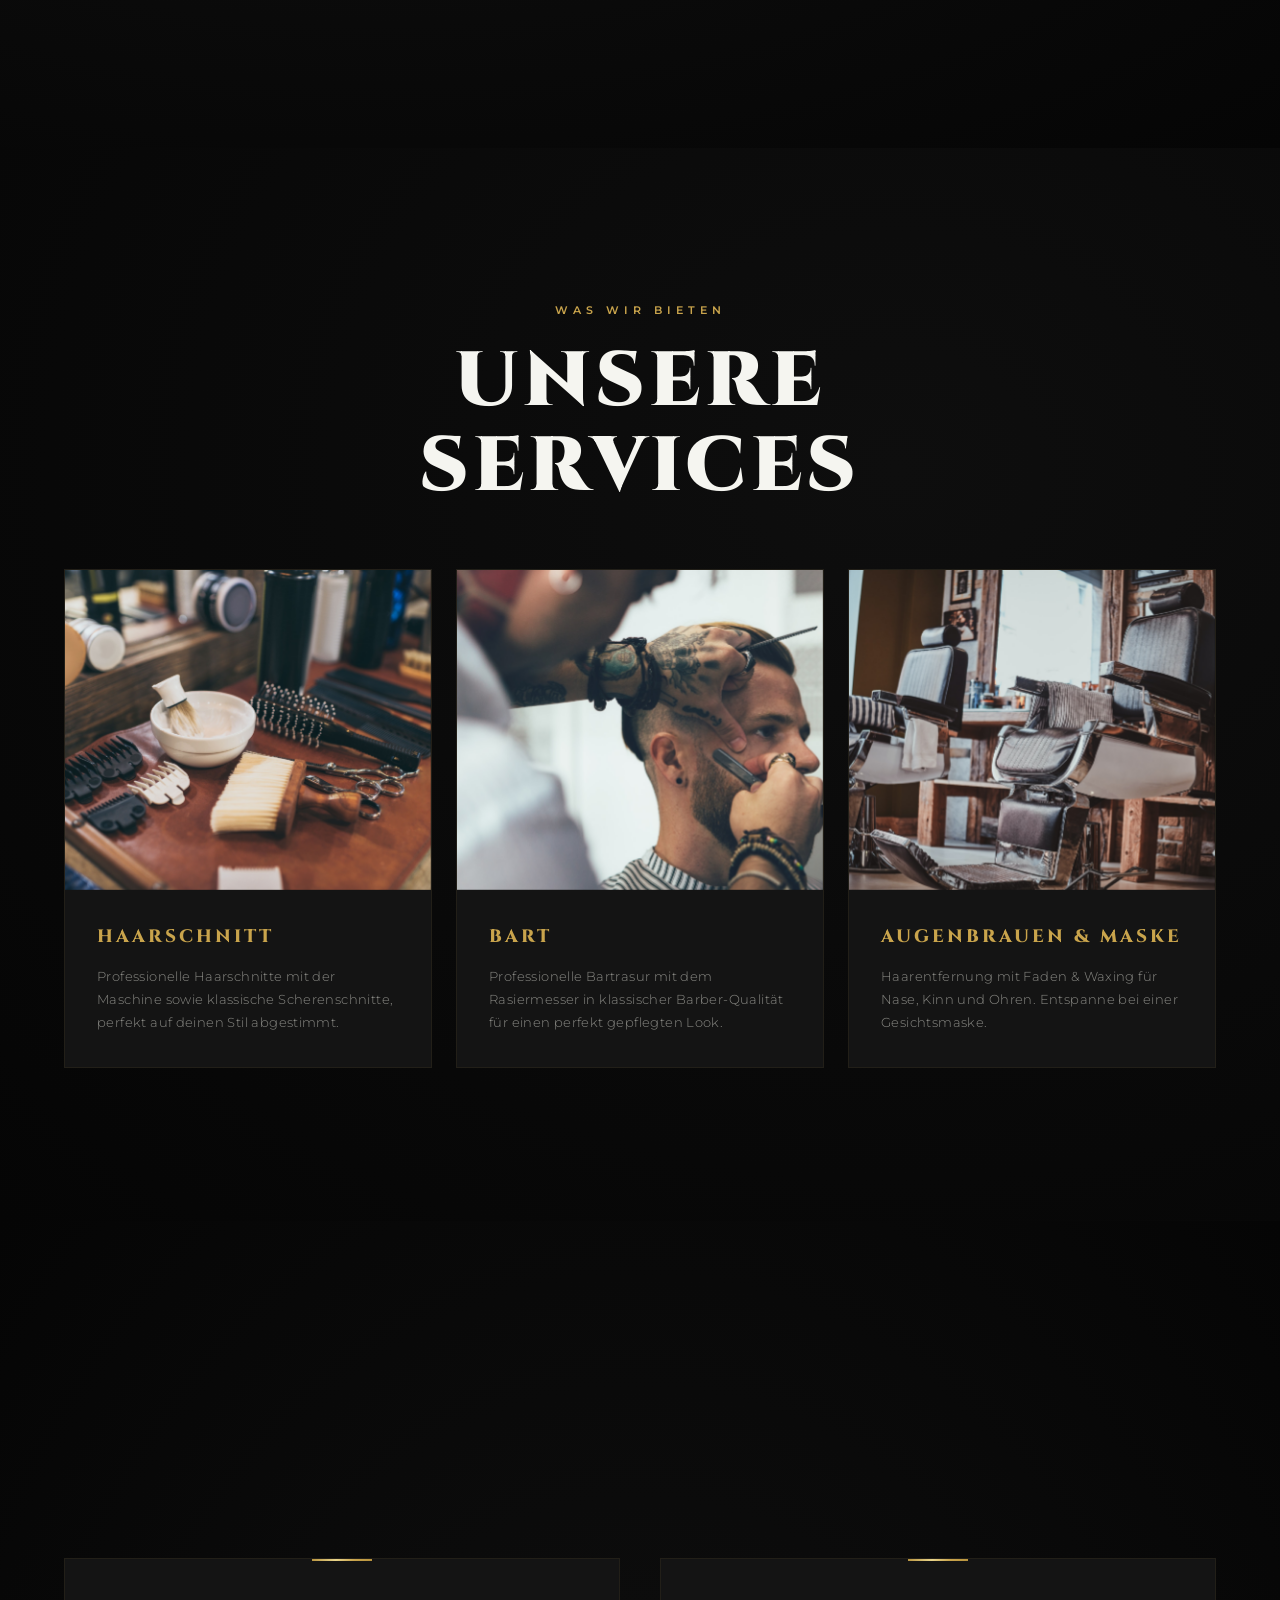
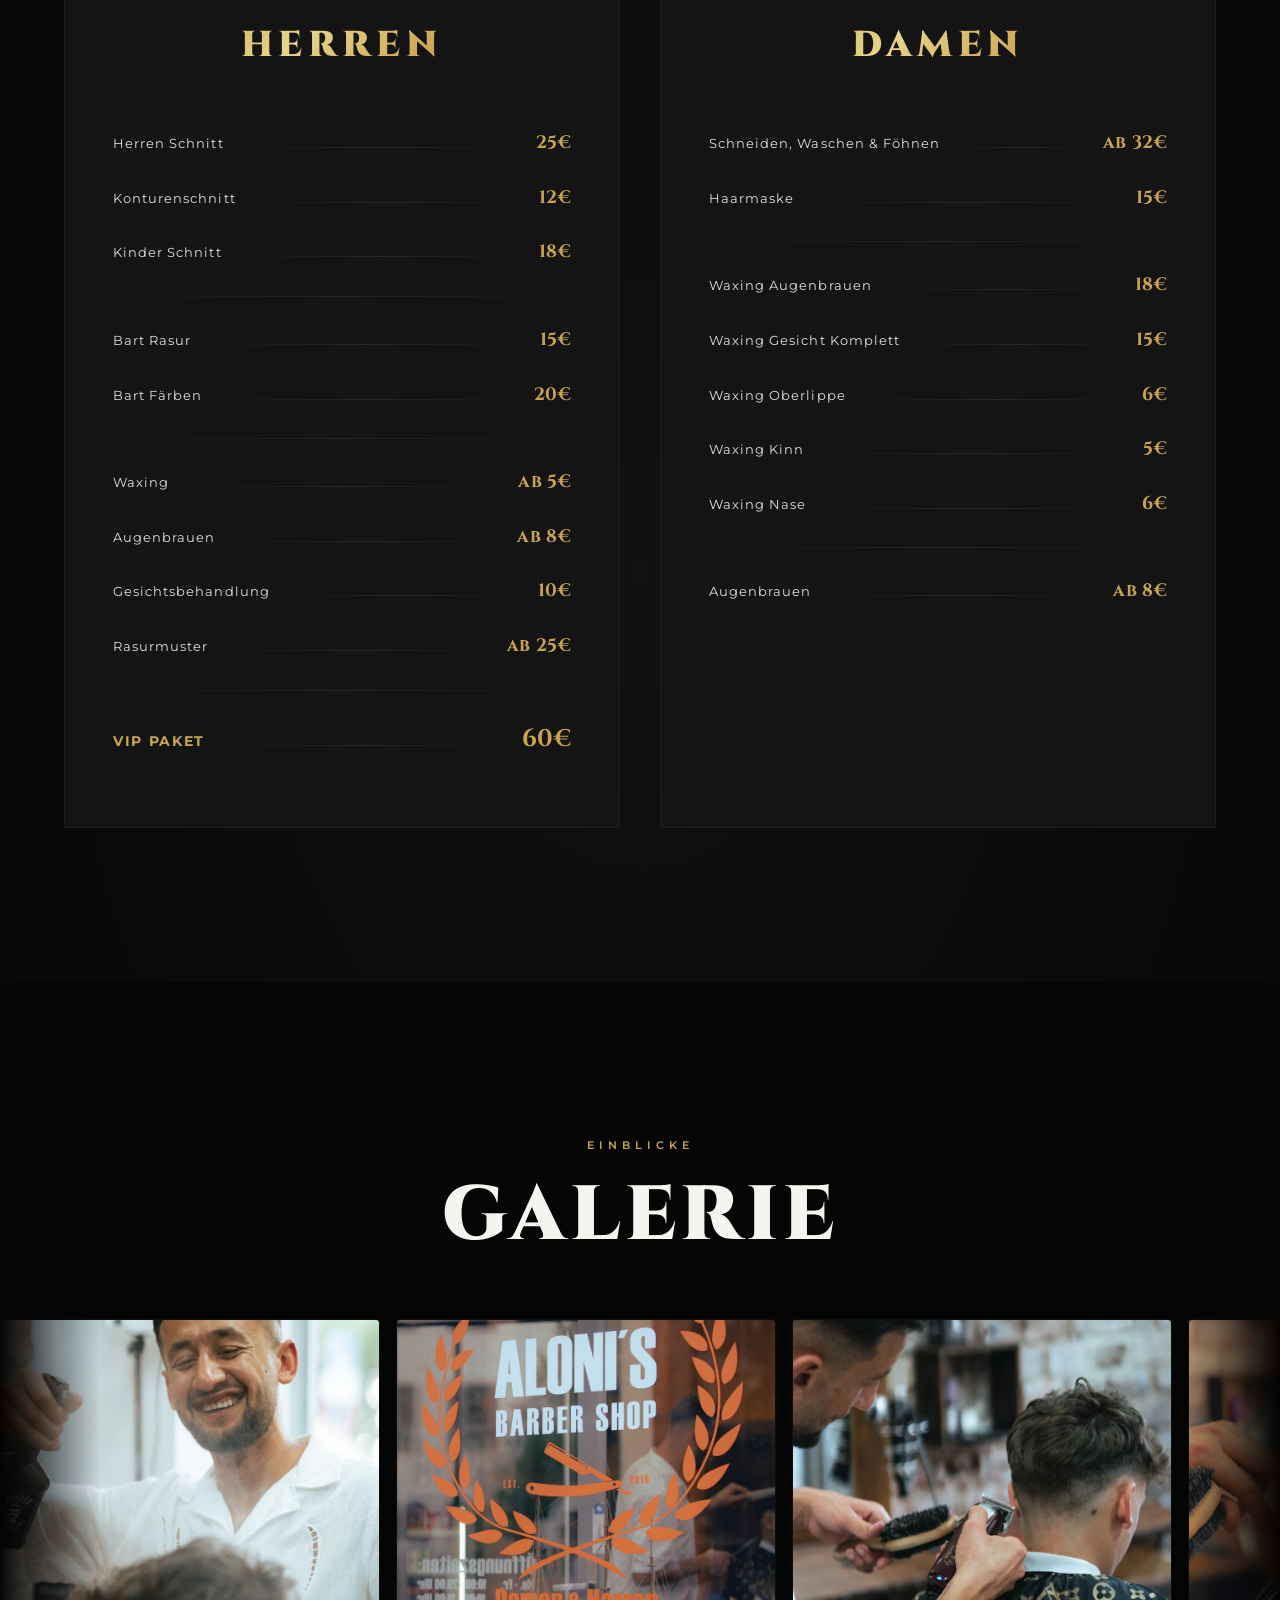
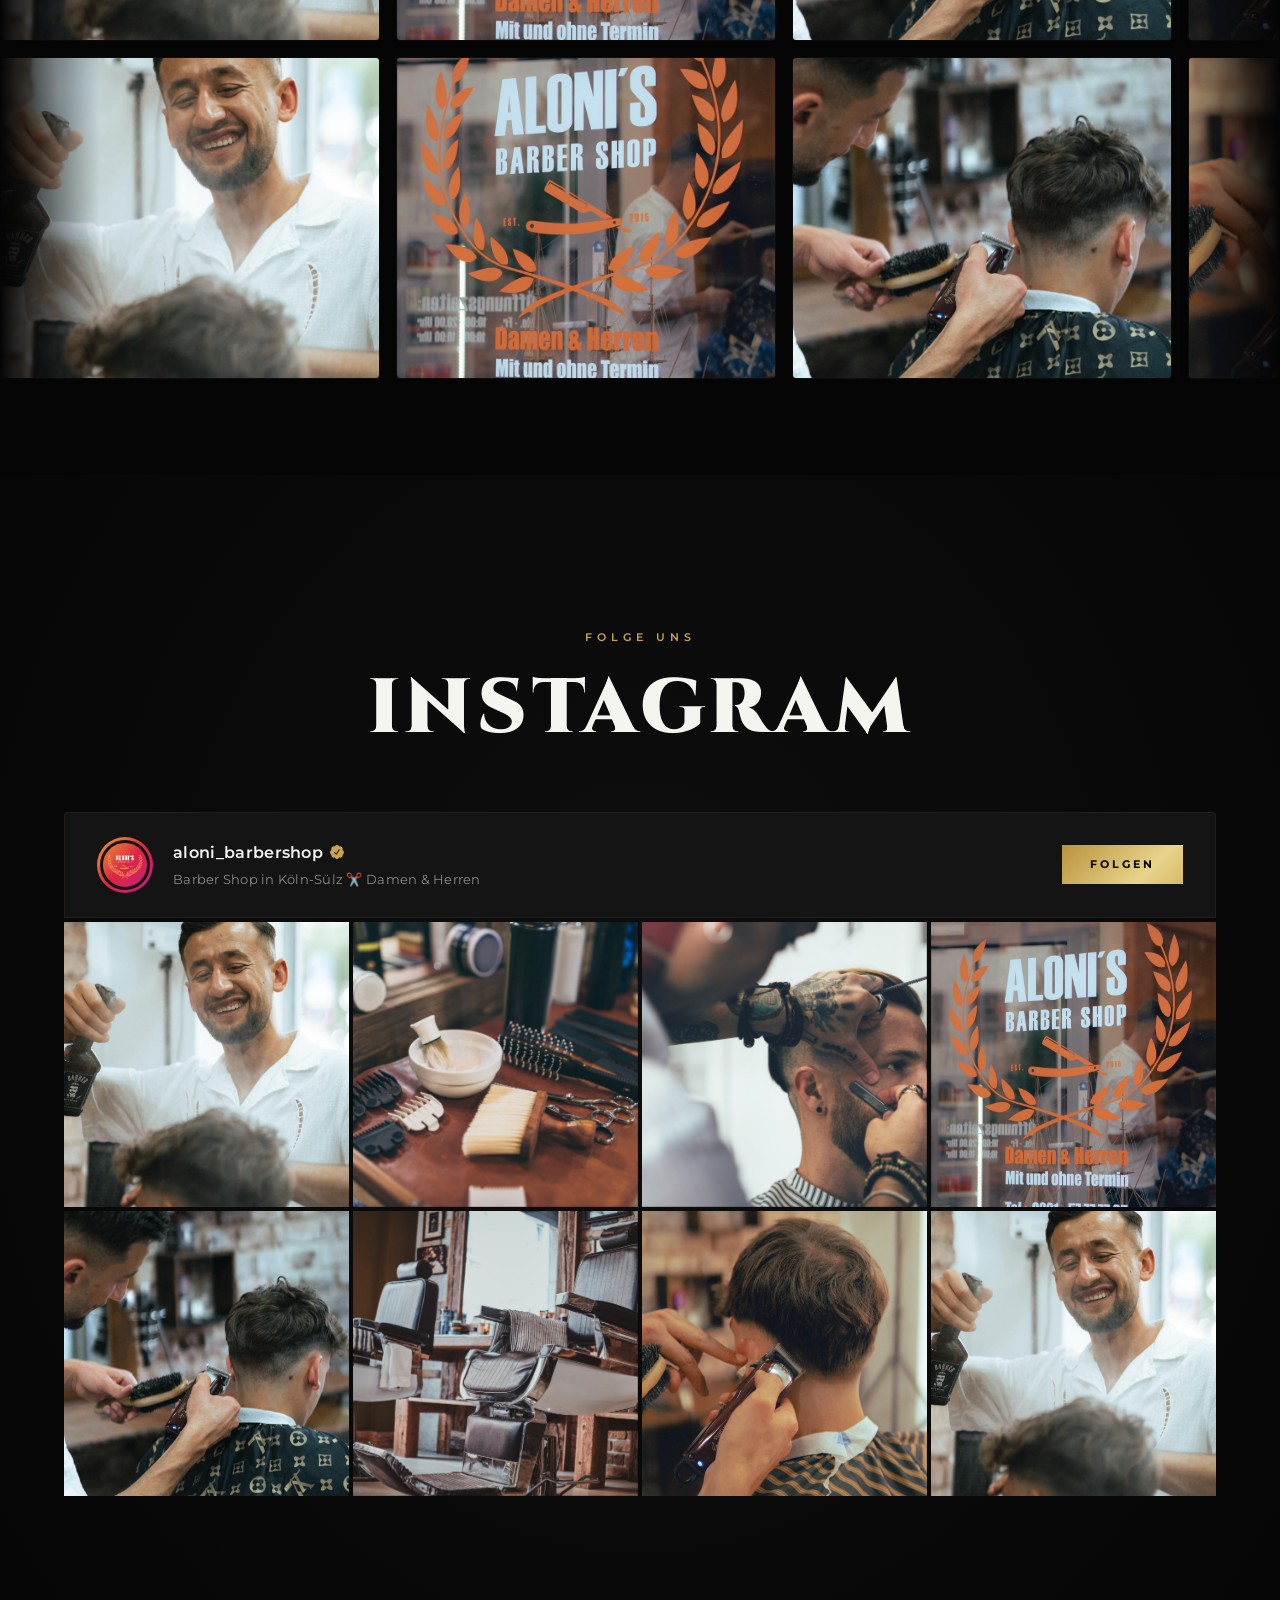
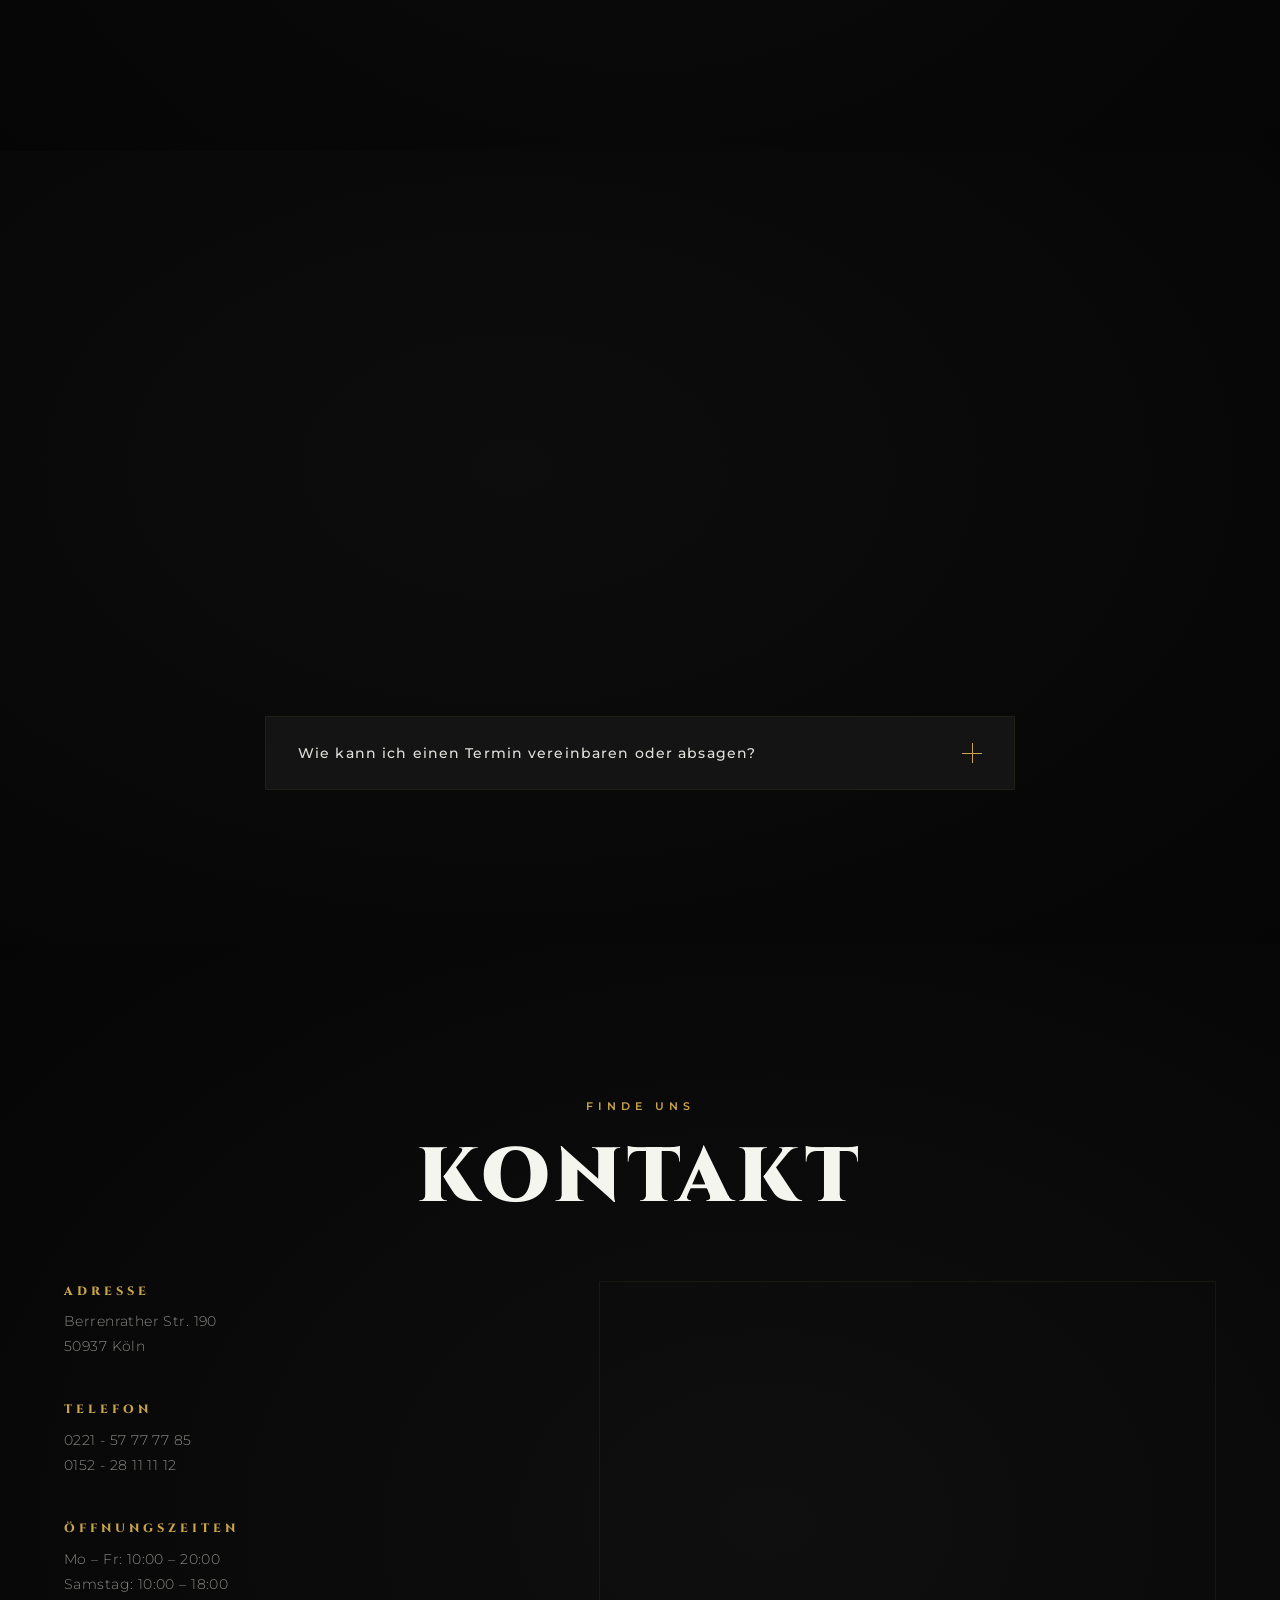
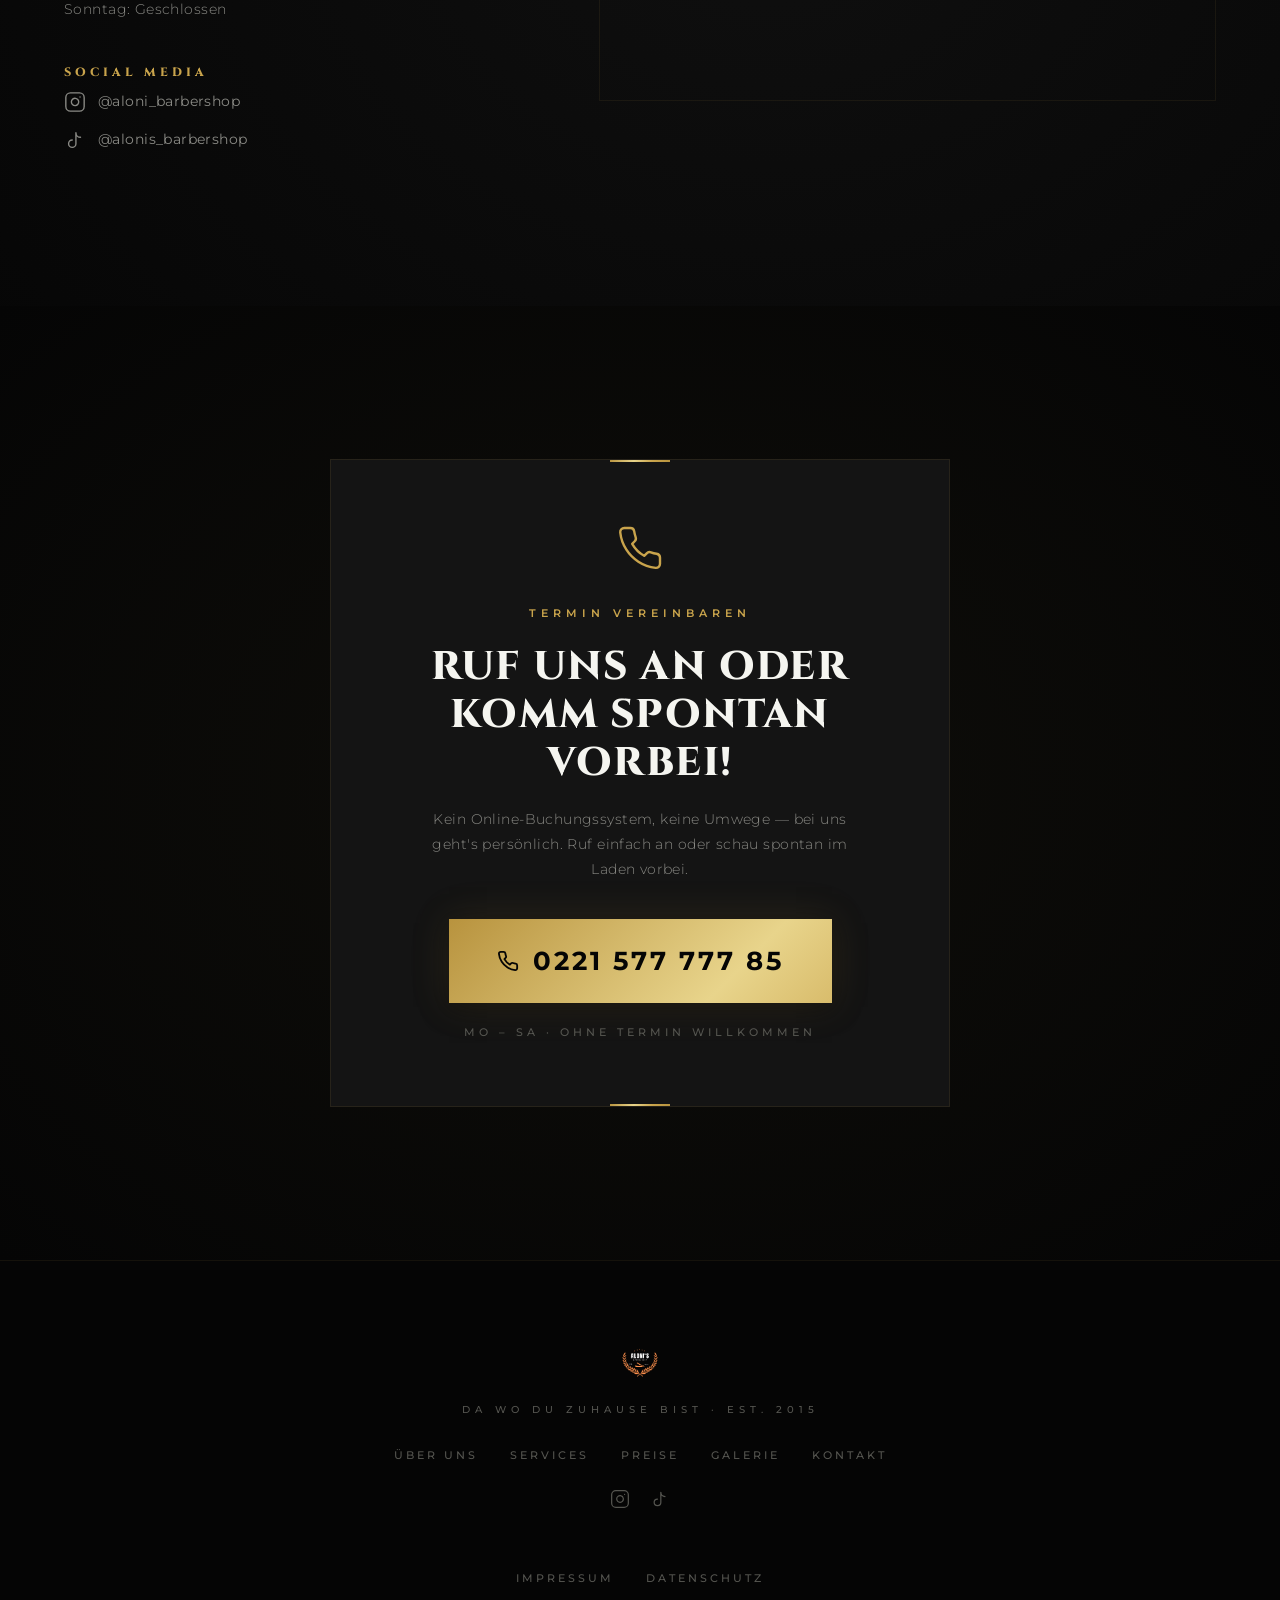
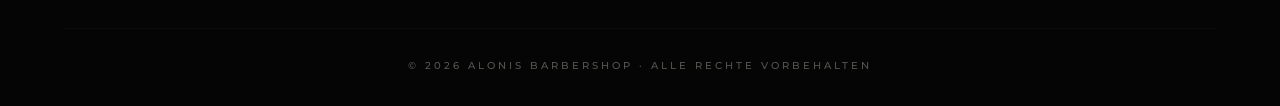
==== commit 56dd9b58: "feat: remove Treatwell integration, add direct phone call CTA - Purged all Treatwell external bookin" ====
--- a/index.html
+++ b/index.html
@@ -100,11 +100,9 @@
             </a>
           </div>
           <a
-            href="https://buchung.treatwell.de/ort/425567/menue/"
-            target="_blank"
-            rel="noopener"
+            href="tel:022157777785"
             class="nav-cta"
-            >TERMIN BUCHEN</a
+            >JETZT ANRUFEN</a
           >
           <button class="nav-toggle" id="navToggle" aria-label="Menü">
             <span></span><span></span><span></span>
@@ -124,11 +122,9 @@
         <li><a href="#kontakt" class="overlay-link">KONTAKT</a></li>
         <li>
           <a
-            href="https://buchung.treatwell.de/ort/425567/menue/"
-            target="_blank"
-            rel="noopener"
+            href="tel:022157777785"
             class="overlay-link overlay-cta-link"
-            >TERMIN BUCHEN</a
+            >✆ JETZT ANRUFEN</a
           >
         </li>
       </ul>
@@ -198,11 +194,9 @@
           Damen & Herren · Mit und ohne Termin
         </p>
         <a
-          href="https://buchung.treatwell.de/ort/425567/menue/"
-          target="_blank"
-          rel="noopener"
+          href="tel:022157777785"
           class="btn-liquid reveal-text delay-3"
-          >JETZT TERMIN BUCHEN</a
+          >✆ JETZT ANRUFEN</a
         >
       </div>
       <div class="hero-scroll-indicator">
@@ -1089,13 +1083,14 @@
           </div>
           <div class="faq-item reveal-up">
             <button class="faq-q">
-              <span>Wie storniere ich einen Termin?</span
+              <span>Wie kann ich einen Termin vereinbaren oder absagen?</span
               ><span class="faq-icon"></span>
             </button>
             <div class="faq-a">
               <p>
-                Du kannst uns einfach anrufen unter 0221 - 57 77 77 85 und
-                Bescheid geben.
+                Ruf uns einfach an unter
+                <a href="tel:022157777785" style="color: var(--gold); text-decoration: underline;">0221 577 777 85</a>
+                — wir kümmern uns um alles Weitere!
               </p>
             </div>
           </div>
@@ -1193,6 +1188,36 @@
               referrerpolicy="no-referrer-when-downgrade"
             ></iframe>
           </div>
+        </div>
+      </div>
+    </section>
+
+    <!-- ═══════════════════════════════════════════
+         BOOKING CTA — Premium Call-To-Action
+    ═══════════════════════════════════════════ -->
+    <section id="termin" class="section booking-cta-section">
+      <div class="container">
+        <div class="booking-cta-block reveal-up">
+          <div class="booking-cta-icon">
+            <svg xmlns="http://www.w3.org/2000/svg" width="48" height="48" viewBox="0 0 24 24" fill="none" stroke="currentColor" stroke-width="1.2" stroke-linecap="round" stroke-linejoin="round">
+              <path d="M22 16.92v3a2 2 0 0 1-2.18 2 19.79 19.79 0 0 1-8.63-3.07 19.5 19.5 0 0 1-6-6 19.79 19.79 0 0 1-3.07-8.67A2 2 0 0 1 4.11 2h3a2 2 0 0 1 2 1.72c.127.96.361 1.903.7 2.81a2 2 0 0 1-.45 2.11L8.09 9.91a16 16 0 0 0 6 6l1.27-1.27a2 2 0 0 1 2.11-.45c.907.339 1.85.573 2.81.7A2 2 0 0 1 22 16.92z"/>
+            </svg>
+          </div>
+          <span class="section-tag centered">TERMIN VEREINBAREN</span>
+          <h2 class="booking-cta-heading">Ruf uns an oder<br>komm spontan vorbei!</h2>
+          <p class="booking-cta-sub">
+            Kein Online-Buchungssystem, keine Umwege — bei uns geht's persönlich.
+            Ruf einfach an oder schau spontan im Laden vorbei.
+          </p>
+          <a href="tel:022157777785" class="booking-cta-phone" id="bookingCtaPhone">
+            <span class="booking-cta-phone-icon">
+              <svg xmlns="http://www.w3.org/2000/svg" width="22" height="22" viewBox="0 0 24 24" fill="none" stroke="currentColor" stroke-width="2" stroke-linecap="round" stroke-linejoin="round">
+                <path d="M22 16.92v3a2 2 0 0 1-2.18 2 19.79 19.79 0 0 1-8.63-3.07 19.5 19.5 0 0 1-6-6 19.79 19.79 0 0 1-3.07-8.67A2 2 0 0 1 4.11 2h3a2 2 0 0 1 2 1.72c.127.96.361 1.903.7 2.81a2 2 0 0 1-.45 2.11L8.09 9.91a16 16 0 0 0 6 6l1.27-1.27a2 2 0 0 1 2.11-.45c.907.339 1.85.573 2.81.7A2 2 0 0 1 22 16.92z"/>
+              </svg>
+            </span>
+            0221 577 777 85
+          </a>
+          <p class="booking-cta-hint">Mo – Sa · Ohne Termin willkommen</p>
         </div>
       </div>
     </section>
@@ -1275,12 +1300,10 @@
 
     <!-- FAB Mobile CTA -->
     <a
-      href="https://buchung.treatwell.de/ort/425567/menue/"
-      target="_blank"
-      rel="noopener"
+      href="tel:022157777785"
       class="fab-cta"
       id="fabCta"
-      >✂ TERMIN BUCHEN</a
+      >✆ ANRUFEN</a
     >
 
     <!-- Scripts -->
--- a/assets/css/style.css
+++ b/assets/css/style.css
@@ -1739,6 +1739,228 @@
 }
 
 /* ═══════════════════════════════════════════════════════════
+   BOOKING CTA — Premium Call-To-Action
+═══════════════════════════════════════════════════════════ */
+.booking-cta-section {
+  background: radial-gradient(
+    ellipse at 50% 50%,
+    #0f0e0a 0%,
+    var(--bg-abyss) 100%
+  );
+  position: relative;
+  overflow: hidden;
+}
+
+.booking-cta-section::before {
+  content: "";
+  position: absolute;
+  top: 50%;
+  left: 50%;
+  transform: translate(-50%, -50%);
+  width: 500px;
+  height: 500px;
+  background: radial-gradient(circle, rgba(201, 164, 76, 0.06) 0%, transparent 70%);
+  pointer-events: none;
+}
+
+.booking-cta-block {
+  text-align: center;
+  max-width: 620px;
+  margin: 0 auto;
+  padding: 64px 48px;
+  background: var(--bg-card);
+  border: 1px solid rgba(201, 164, 76, 0.1);
+  position: relative;
+}
+
+.booking-cta-block::before {
+  content: "";
+  position: absolute;
+  top: 0;
+  left: 50%;
+  transform: translateX(-50%);
+  width: 60px;
+  height: 2px;
+  background: var(--gold-gradient);
+}
+
+.booking-cta-block::after {
+  content: "";
+  position: absolute;
+  bottom: 0;
+  left: 50%;
+  transform: translateX(-50%);
+  width: 60px;
+  height: 2px;
+  background: var(--gold-gradient);
+}
+
+.booking-cta-icon {
+  margin-bottom: 24px;
+  color: var(--gold);
+  animation: phonePulse 2.5s ease-in-out infinite;
+}
+
+@keyframes phonePulse {
+  0%, 100% {
+    transform: scale(1);
+    opacity: 0.7;
+  }
+  50% {
+    transform: scale(1.08);
+    opacity: 1;
+  }
+}
+
+.booking-cta-heading {
+  font-family: var(--font-display);
+  font-size: clamp(24px, 4vw, 40px);
+  font-weight: 800;
+  letter-spacing: 0.04em;
+  line-height: 1.2;
+  color: var(--white);
+  margin-bottom: 20px;
+  text-transform: uppercase;
+}
+
+.booking-cta-sub {
+  font-size: 14px;
+  font-weight: 300;
+  color: var(--text-muted);
+  line-height: 1.8;
+  letter-spacing: 0.03em;
+  max-width: 440px;
+  margin: 0 auto 36px;
+}
+
+.booking-cta-phone {
+  display: inline-flex;
+  align-items: center;
+  gap: 14px;
+  padding: 20px 48px;
+  font-family: var(--font-body);
+  font-size: clamp(18px, 3vw, 26px);
+  font-weight: 700;
+  letter-spacing: 3px;
+  color: var(--bg-abyss);
+  background: var(--gold-gradient);
+  background-size: 200% 100%;
+  border: none;
+  transition:
+    background-position 0.5s ease,
+    box-shadow 0.5s ease,
+    transform 0.3s ease;
+  box-shadow:
+    0 0 40px var(--gold-glow),
+    0 4px 24px rgba(0, 0, 0, 0.5);
+}
+
+.booking-cta-phone:hover {
+  background-position: 100% 0;
+  transform: translateY(-3px);
+  box-shadow:
+    0 0 60px rgba(201, 164, 76, 0.35),
+    0 8px 40px rgba(0, 0, 0, 0.6);
+}
+
+.booking-cta-phone-icon {
+  display: inline-flex;
+  align-items: center;
+  justify-content: center;
+}
+
+.booking-cta-hint {
+  margin-top: 20px;
+  font-size: 11px;
+  font-weight: 500;
+  letter-spacing: 4px;
+  color: var(--text-dim);
+  text-transform: uppercase;
+}
+
+/* ═══════════════════════════════════════════════════════════
+   FAB — Mobile Call Button
+═══════════════════════════════════════════════════════════ */
+.fab-cta {
+  position: fixed;
+  bottom: 28px;
+  right: 28px;
+  z-index: 800;
+  display: inline-flex;
+  align-items: center;
+  gap: 8px;
+  padding: 14px 28px;
+  font-family: var(--font-body);
+  font-size: 11px;
+  font-weight: 600;
+  letter-spacing: 3px;
+  color: var(--bg-abyss);
+  background: var(--gold-gradient);
+  background-size: 200% 100%;
+  border: none;
+  box-shadow:
+    0 0 30px var(--gold-glow),
+    0 6px 24px rgba(0, 0, 0, 0.5);
+  opacity: 0;
+  pointer-events: none;
+  transition:
+    opacity 0.4s ease,
+    background-position 0.5s ease,
+    box-shadow 0.4s ease,
+    transform 0.3s ease;
+}
+
+.fab-cta:hover {
+  background-position: 100% 0;
+  transform: translateY(-2px);
+  box-shadow:
+    0 0 50px rgba(201, 164, 76, 0.3),
+    0 8px 32px rgba(0, 0, 0, 0.6);
+}
+
+@media (max-width: 768px) {
+  .booking-cta-block {
+    padding: 48px 28px;
+  }
+
+  .booking-cta-phone {
+    padding: 16px 32px;
+    font-size: 18px;
+    letter-spacing: 2px;
+    gap: 10px;
+  }
+
+  .fab-cta {
+    bottom: 20px;
+    right: 20px;
+    padding: 12px 22px;
+    font-size: 10px;
+  }
+}
+
+@media (max-width: 480px) {
+  .booking-cta-block {
+    padding: 40px 20px;
+  }
+
+  .booking-cta-phone {
+    padding: 14px 24px;
+    font-size: 16px;
+    letter-spacing: 1px;
+    flex-direction: column;
+    gap: 8px;
+  }
+
+  .fab-cta {
+    bottom: 16px;
+    right: 16px;
+    padding: 12px 20px;
+    font-size: 10px;
+    letter-spacing: 2px;
+  }
+}
+
+/* ═══════════════════════════════════════════════════════════
    REDUCED MOTION
 ═══════════════════════════════════════════════════════════ */
 @media (prefers-reduced-motion: reduce) {
